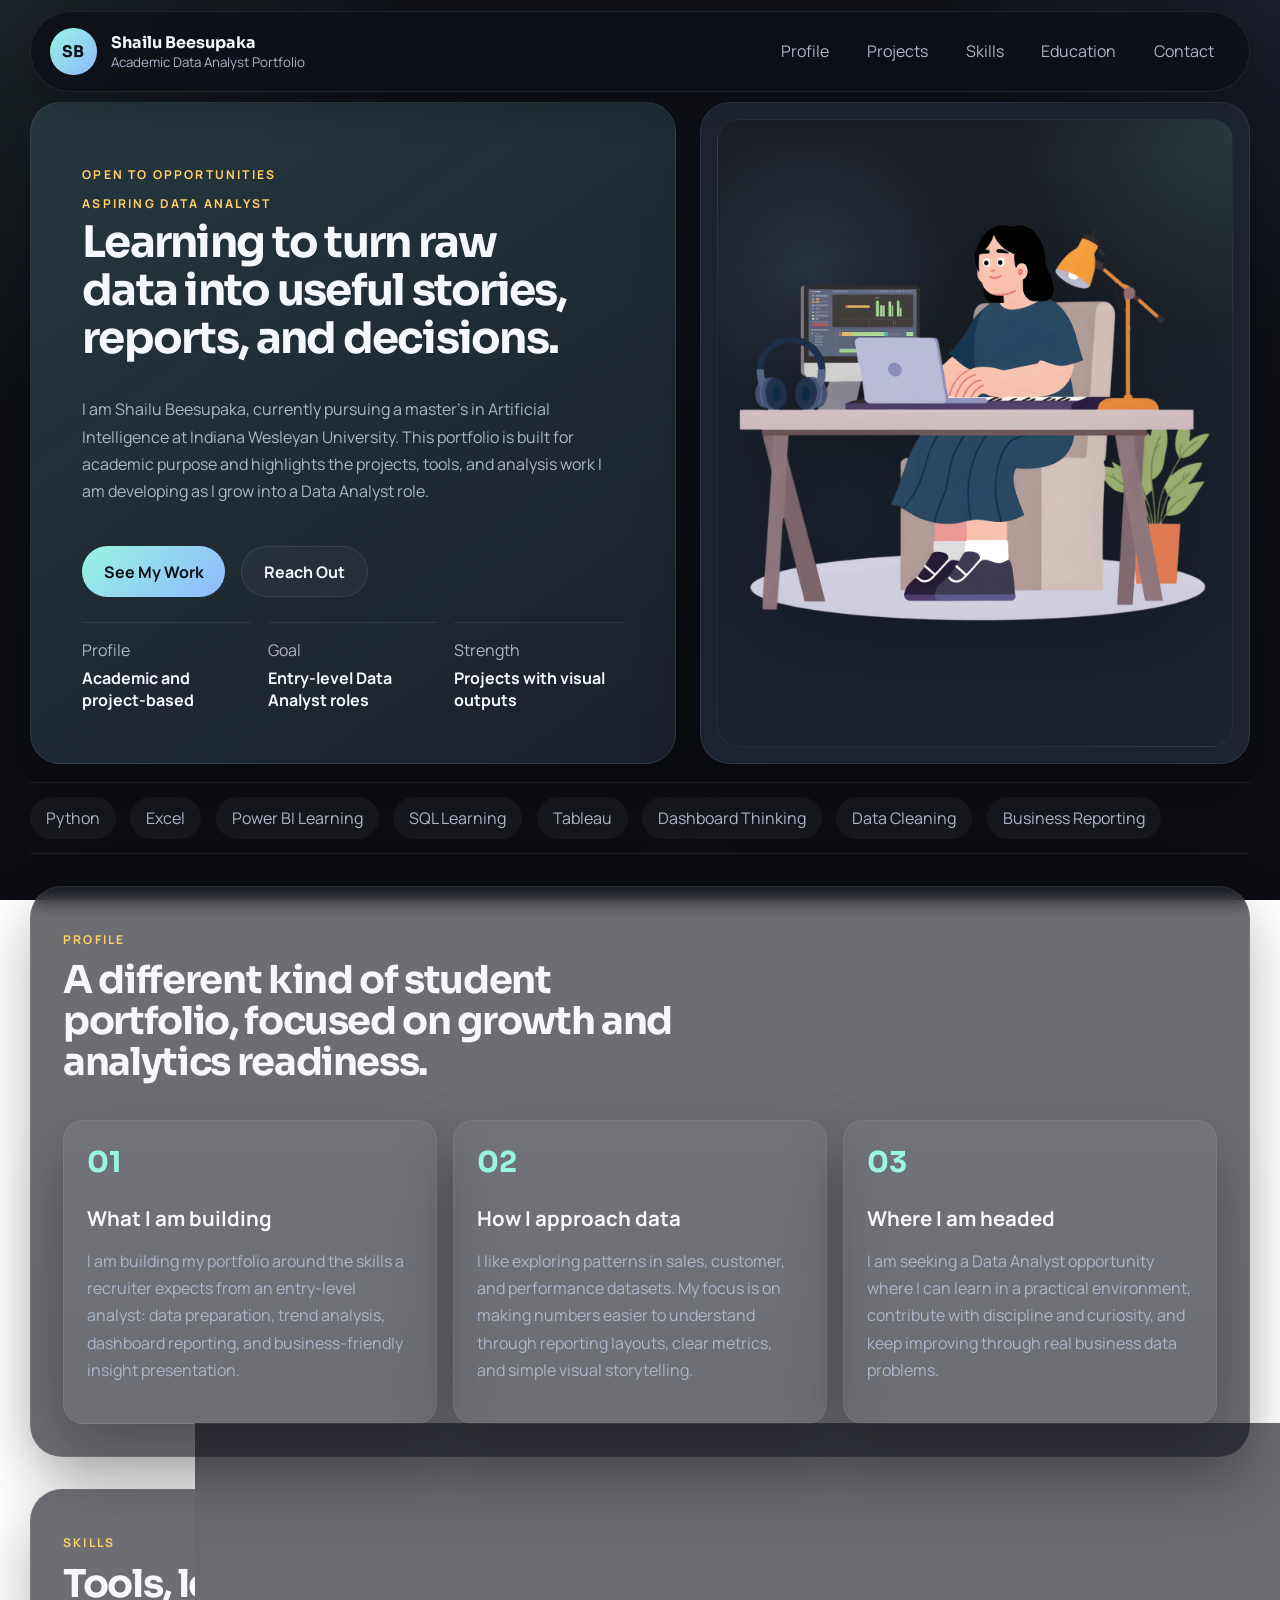
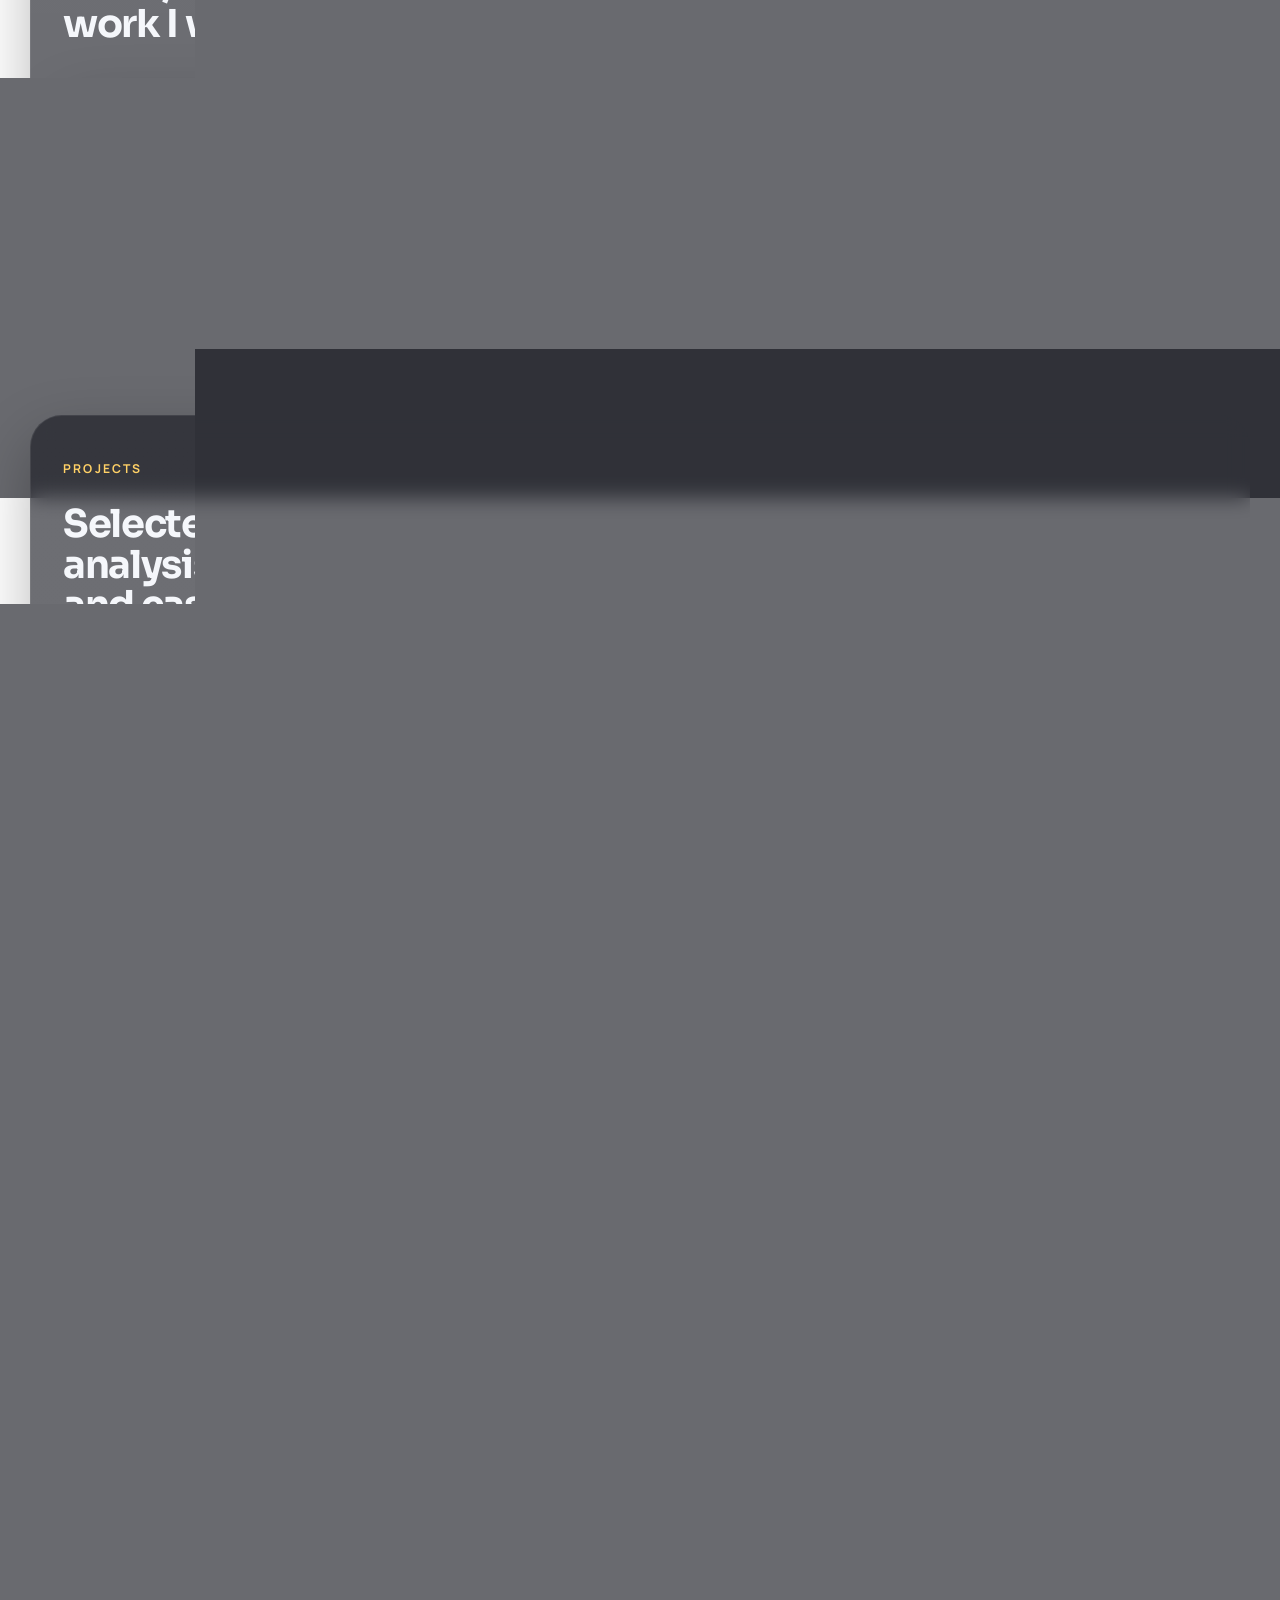
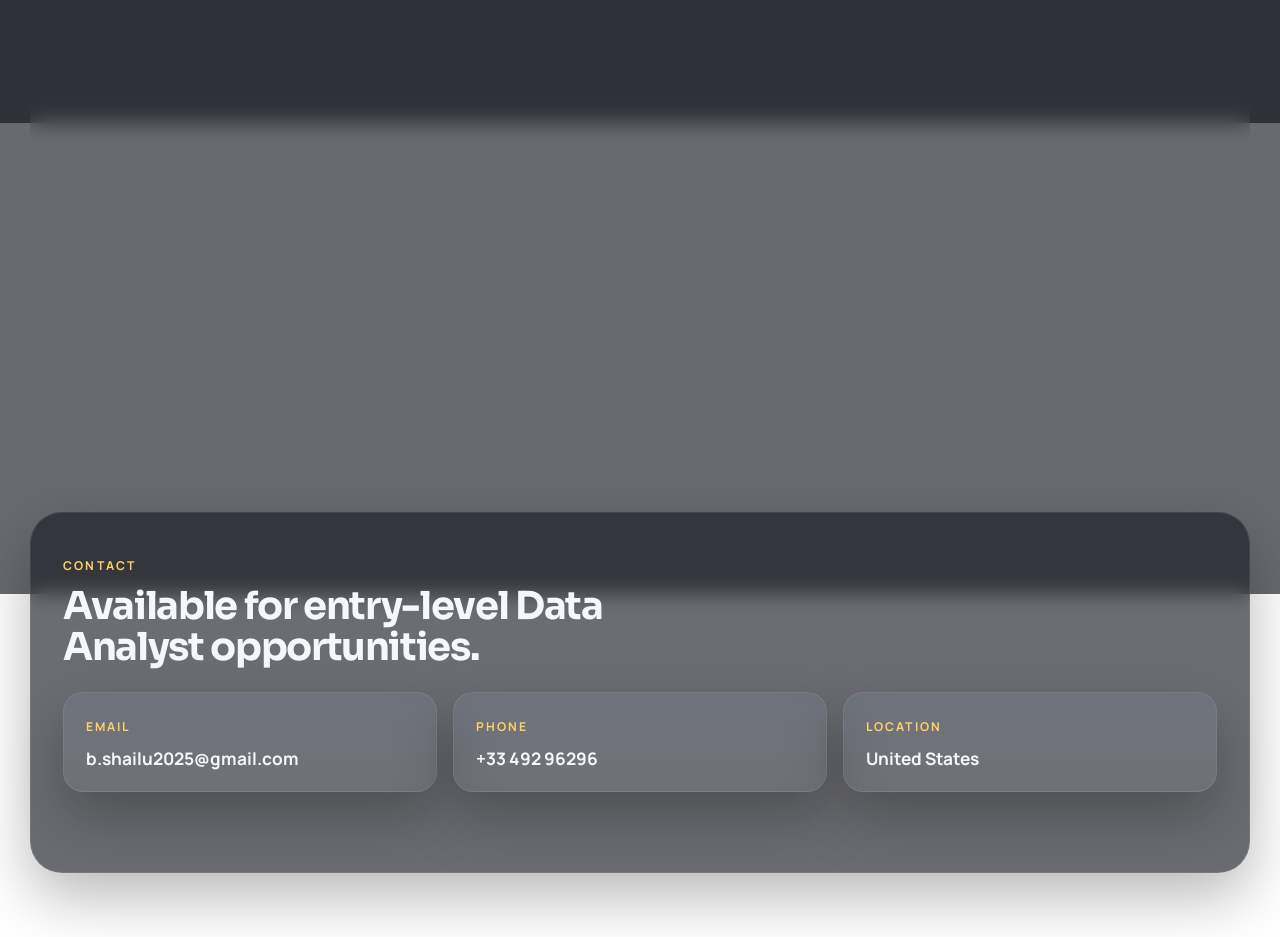
==== index.html @ c443ed90 "Add files via upload" ====
<!DOCTYPE html>
<html lang="en">
<head>
  <meta charset="UTF-8">
  <meta name="viewport" content="width=device-width, initial-scale=1.0">
  <title>Shailu Beesupaka | Data Analyst Portfolio</title>
  <meta
    name="description"
    content="Academic portfolio of Shailu Beesupaka, an aspiring Data Analyst pursuing a master's in Artificial Intelligence."
  >
  <link rel="preconnect" href="https://fonts.googleapis.com">
  <link rel="preconnect" href="https://fonts.gstatic.com" crossorigin>
  <link
    href="https://fonts.googleapis.com/css2?family=Manrope:wght@400;500;600;700;800&family=Sora:wght@500;600;700&display=swap"
    rel="stylesheet"
  >
  <link rel="stylesheet" href="styles.css">
</head>
<body>
  <div class="noise-layer" aria-hidden="true"></div>

  <header class="topbar">
    <a class="identity" href="#home">
      <span class="identity-mark">SB</span>
      <span class="identity-text">
        <strong>Shailu Beesupaka</strong>
        <small>Academic Data Analyst Portfolio</small>
      </span>
    </a>

    <button class="menu-toggle" aria-expanded="false" aria-controls="site-nav" aria-label="Toggle navigation">
      <span></span>
      <span></span>
      <span></span>
    </button>

    <nav id="site-nav" class="site-nav">
      <a href="#about">Profile</a>
      <a href="#projects">Projects</a>
      <a href="#skills">Skills</a>
      <a href="#education">Education</a>
      <a href="#contact">Contact</a>
    </nav>
  </header>

  <main id="home">
    <section class="hero-grid section">
      <div class="hero-panel hero-copy reveal">
        <p class="section-label">Open To Opportunities</p>
        <div class="headline-stack">
          <p class="headline-lead">Aspiring Data Analyst</p>
          <h1>Learning to turn raw data into useful stories, reports, and decisions.</h1>
        </div>
        <p class="hero-summary">
          I am Shailu Beesupaka, currently pursuing a master's in Artificial Intelligence at Indiana Wesleyan
          University. This portfolio is built for academic purpose and highlights the projects, tools, and
          analysis work I am developing as I grow into a Data Analyst role.
        </p>

        <div class="hero-cta">
          <a class="button button-solid" href="#projects">See My Work</a>
          <a class="button button-outline" href="#contact">Reach Out</a>
        </div>

        <dl class="intro-facts">
          <div>
            <dt>Profile</dt>
            <dd>Academic and project-based</dd>
          </div>
          <div>
            <dt>Goal</dt>
            <dd>Entry-level Data Analyst roles</dd>
          </div>
          <div>
            <dt>Strength</dt>
            <dd>Projects with visual outputs</dd>
          </div>
        </dl>
      </div>

      <aside class="hero-panel hero-side reveal">
        <figure class="hero-illustration">
          <img
            src="assets/profile-photo-shailu.png"
            alt="Profile illustration of Shailu Beesupaka working on a laptop at a desk"
          >
        </figure>
      </aside>
    </section>

    <section class="ticker-bar reveal">
      <div class="ticker-track">
        <span>Python</span>
        <span>Excel</span>
        <span>Power BI Learning</span>
        <span>SQL Learning</span>
        <span>Tableau</span>
        <span>Dashboard Thinking</span>
        <span>Data Cleaning</span>
        <span>Business Reporting</span>
      </div>
    </section>

    <section id="about" class="section panel-section profile-layout reveal">
      <div class="section-heading">
        <div>
          <p class="section-label">Profile</p>
          <h2>A different kind of student portfolio, focused on growth and analytics readiness.</h2>
        </div>
      </div>

      <div class="profile-columns">
        <article class="info-block">
          <span class="block-number">01</span>
          <h3>What I am building</h3>
          <p>
            I am building my portfolio around the skills a recruiter expects from an entry-level analyst:
            data preparation, trend analysis, dashboard reporting, and business-friendly insight presentation.
          </p>
        </article>

        <article class="info-block">
          <span class="block-number">02</span>
          <h3>How I approach data</h3>
          <p>
            I like exploring patterns in sales, customer, and performance datasets. My focus is on making
            numbers easier to understand through reporting layouts, clear metrics, and simple visual storytelling.
          </p>
        </article>

        <article class="info-block">
          <span class="block-number">03</span>
          <h3>Where I am headed</h3>
          <p>
            I am seeking a Data Analyst opportunity where I can learn in a practical environment, contribute
            with discipline and curiosity, and keep improving through real business data problems.
          </p>
        </article>
      </div>
    </section>

    <section id="skills" class="section panel-section tools-layout reveal">
      <div class="section-heading">
        <div>
          <p class="section-label">Skills</p>
          <h2>Tools, learning areas, and the kind of work I want to keep improving.</h2>
        </div>
      </div>

        <div class="tools-grid">
        <div class="tool-panel">
          <h3>Core Tools</h3>
          <div class="chip-group">
            <span>Python</span>
            <span>Excel</span>
            <span>Tableau</span>
            <span>Power BI Learning</span>
            <span>SQL Learning</span>
            <span>Generative AI</span>
            <span>Prompt Engineering</span>
            <span>AI Chatbot Design</span>
            <span>Travel Planning UX</span>
            <span>Design Thinking</span>
          </div>
        </div>

        <div class="tool-panel alt">
          <h3>Analytics Interests</h3>
          <ul>
            <li>Data cleaning and preparation</li>
            <li>Dashboard and report building</li>
            <li>Sales and customer trend analysis</li>
            <li>Business-friendly visual summaries</li>
          </ul>
        </div>
      </div>
    </section>

      <section id="projects" class="section panel-section reveal">
        <div class="section-heading">
          <p class="section-label">Projects</p>
          <h2>Selected projects that show analysis, dashboards, AI workflows, and case-study thinking.</h2>
        </div>

      <div class="case-study-list">
        <article class="case-study">
          <div class="case-study-body case-study-body-text-only">
            <div class="case-study-copy case-study-copy-wide">
              <p class="case-study-badge">Artifact 1 · Leadership Assessment</p>
              <h3>Leading Change in AI/ML Integration: A Personal Leadership Assessment</h3>
              <p>
                A professional self-assessment focused on the leadership skills needed to guide AI/ML adoption:
                strategy, communication, change readiness, training, governance, and team support.
              </p>
              <ul>
                <li>Evaluated readiness to support responsible AI/ML integration in a workplace setting</li>
                <li>Connected technical AI understanding with people-centered leadership responsibilities</li>
                <li>Focused on stakeholder communication, trust-building, and clear explanation of AI goals</li>
                <li>Recognized change management as a key requirement when teams adopt new technology</li>
                <li>Identified adaptability, curiosity, and continuous learning as important career strengths</li>
                <li>Linked analytics and machine learning knowledge to strategic business decision-making</li>
                <li>Recognized that AI projects need planning, training, support, and clear ownership to succeed</li>
                <li>Used the assessment to separate current strengths from skills I still need to develop as an AI professional</li>
              </ul>
            </div>
          </div>
        </article>

        <article class="case-study">
          <div class="case-study-body">
            <div class="case-study-copy">
              <p class="case-study-badge">Artifact 2 · AI Travel</p>
              <h3>TripPlanner AI - Intelligent Travel Planning Chatbot</h3>
              <p>
                A Generative AI travel chatbot that creates personalized trip plans from destination,
                budget, and travel preferences.
              </p>
              <ul>
                <li>Built a planner for vacations, business trips, and student travel</li>
                <li>Used prompt engineering to improve trip structure and recommendations</li>
                <li>Applied design thinking for a clearer user experience</li>
              </ul>
              <p class="case-study-tech">
                <strong>Technologies:</strong> Generative AI, Large Language Models (LLM), Prompt Engineering, AI Chatbot Development, Design Thinking
              </p>
              <a
                class="case-study-link"
                href="https://agent-69b59d156810d7401ed1--earnest-bunny-121126.netlify.app/"
                target="_blank"
                rel="noopener noreferrer"
              >
                Live Demo
              </a>
            </div>
            <div class="project-output-card project-output-card-centered">
              <div class="project-output-head">
                <p>Project Output</p>
                <h4>Chatbot Interface</h4>
              </div>
              <figure class="case-study-image">
                <img src="assets/tripplanner-dashboard.png" alt="TripPlanner AI interface showing a travel planning chatbot">
              </figure>
            </div>
          </div>
        </article>

        <article class="case-study">
          <div class="case-study-body">
            <div class="case-study-copy">
              <p class="case-study-badge">Artifact 3 · Case Study</p>
              <h3>Neural Networks</h3>
              <p>
                This case study presents neural networks as a learning system that improves predictions
                by passing data through connected layers and adjusting with feedback.
              </p>
              <ul>
                <li>Explained neural networks through simple process flow instead of dense technical language</li>
                <li>Used visuals to show how data moves through layers and improves prediction quality</li>
                <li>Focused on making communication as important as the technical concept itself</li>
                <li>Showed how input, hidden layers, and output work together during prediction</li>
                <li>Highlighted that repeated training is what strengthens model accuracy over time</li>
                <li>Framed neural networks as a core idea behind many modern AI systems</li>
              </ul>
            </div>
            <div class="project-output-card">
              <div class="project-output-head">
                <p>Project Output</p>
                <h4>Case Study Visuals</h4>
              </div>
              <div class="case-study-visuals">
                <figure class="case-study-image">
                  <img src="assets/neural-network-flow.svg" alt="Flow diagram showing how a neural network processes information from input to prediction and feedback">
                </figure>
                <figure class="case-study-image">
                  <img src="assets/neural-network-learning-curve.svg" alt="Line graph showing neural network accuracy improving over training epochs">
                </figure>
              </div>
            </div>
          </div>
        </article>

        <article class="case-study">
          <div class="case-study-body">
            <div class="case-study-copy">
              <p class="case-study-badge">Artifact 4 · Case Study</p>
              <h3>ML vs DL</h3>
              <p>
                This case study compares machine learning and deep learning through two practical examples:
                Zillow-style home value prediction and Apple Face ID recognition.
              </p>
              <ul>
                <li>Used Zestimate-style pricing as an example of structured data where ML is easier to explain and deploy</li>
                <li>Used Face ID-style image recognition to show why DL performs better on high-dimensional visual data</li>
                <li>Highlighted that the better approach depends on problem type, data structure, and model transparency</li>
                <li>Connected ML with tabular inputs such as size, location, and past tax records</li>
                <li>Connected DL with visual inputs where millions of pixels must be interpreted together</li>
                <li>Emphasized that accuracy, cost, and explainability all shape the right choice</li>
                <li>Presented home valuation as a clear example of ML learning from structured features</li>
                <li>Presented Face ID as a clear example of DL learning patterns from complex image data</li>
              </ul>
            </div>
            <div class="project-output-card">
              <div class="project-output-head">
                <p>Case Study Output</p>
                <h4>Practical ML vs DL Visual</h4>
              </div>
              <div class="case-study-visuals">
                <figure class="case-study-image">
                  <img src="assets/artifact4-ml-example.svg" alt="Machine learning visual using home price prediction inputs and model output">
                </figure>
                <figure class="case-study-image">
                  <img src="assets/artifact4-dl-example.svg" alt="Deep learning visual using Face ID recognition and a neural network diagram">
                </figure>
              </div>
            </div>
          </div>
        </article>
      </div>
    </section>

    <section id="education" class="section panel-section reveal">
      <div class="section-heading">
        <p class="section-label">Education</p>
        <h2>Academic background and current learning track.</h2>
      </div>

      <div class="education-grid">
        <article class="education-card">
          <p class="education-type">Current Study</p>
          <h3>Master's in Artificial Intelligence</h3>
          <p>Indiana Wesleyan University</p>
        </article>

        <article class="education-card">
          <p class="education-type">Completed Degree</p>
          <h3>B.Tech</h3>
          <p>St. Mary's Engineering College</p>
        </article>

        <article class="education-card">
          <p class="education-type">In Progress</p>
          <h3>Power BI and SQL Learning</h3>
          <p>Developing reporting, querying, and dashboard-building skills through self-learning and projects.</p>
        </article>
      </div>
    </section>

    <section id="contact" class="section panel-section contact-layout reveal">
      <div class="contact-banner">
        <p class="section-label">Contact</p>
        <h2>Available for entry-level Data Analyst opportunities.</h2>
      </div>

      <div class="contact-grid">
        <a class="contact-tile" href="mailto:b.shailu2025@gmail.com">
          <span>Email</span>
          <strong>b.shailu2025@gmail.com</strong>
        </a>

        <a class="contact-tile" href="tel:+3349296296">
          <span>Phone</span>
          <strong>+33 492 96296</strong>
        </a>

        <div class="contact-tile">
          <span>Location</span>
          <strong>United States</strong>
        </div>
      </div>
    </section>
  </main>

  <script src="script.js"></script>
</body>
</html>
---- styles.css ----
:root {
  --bg: #0f1117;
  --bg-2: #151924;
  --panel: #171c27;
  --panel-2: #1d2431;
  --line: rgba(255, 255, 255, 0.08);
  --text: #f5f7fb;
  --muted: #acb6c8;
  --accent: #98f5e1;
  --accent-2: #ffd166;
  --accent-3: #8fb8ff;
  --shadow: 0 24px 60px rgba(0, 0, 0, 0.28);
  --glow: 0 0 0 1px rgba(152, 245, 225, 0.25), 0 16px 34px rgba(143, 184, 255, 0.16);
  --max-width: 1220px;
  --radius-lg: 30px;
  --radius-md: 20px;
  --radius-sm: 14px;
}

* {
  box-sizing: border-box;
}

html {
  scroll-behavior: smooth;
}

body {
  margin: 0;
  min-width: 320px;
  font-family: "Manrope", sans-serif;
  color: var(--text);
  background:
    radial-gradient(circle at top left, rgba(152, 245, 225, 0.08), transparent 26%),
    radial-gradient(circle at top right, rgba(143, 184, 255, 0.08), transparent 22%),
    linear-gradient(180deg, #0f1117 0%, #0b0d12 100%);
  background-attachment: fixed;
}

.noise-layer {
  position: fixed;
  inset: 0;
  pointer-events: none;
  opacity: 0.2;
  background-image:
    linear-gradient(rgba(255, 255, 255, 0.03) 1px, transparent 1px),
    linear-gradient(90deg, rgba(255, 255, 255, 0.03) 1px, transparent 1px);
  background-size: 72px 72px;
  mask-image: linear-gradient(180deg, rgba(0, 0, 0, 0.85), transparent 92%);
}

img {
  display: block;
  max-width: 100%;
}

a {
  color: inherit;
  text-decoration: none;
}

.topbar,
main {
  width: min(calc(100% - 2rem), var(--max-width));
  margin: 0 auto;
}

main {
  padding-bottom: 4rem;
}

.topbar {
  position: sticky;
  top: 0;
  z-index: 30;
  display: flex;
  align-items: center;
  justify-content: space-between;
  gap: 1rem;
  margin-top: 0.7rem;
  padding: 1rem 1.2rem;
  background: rgba(13, 16, 23, 0.86);
  border: 1px solid var(--line);
  border-radius: 999px;
  backdrop-filter: blur(14px);
  box-shadow: 0 18px 36px rgba(0, 0, 0, 0.18);
}

.identity {
  display: inline-flex;
  align-items: center;
  gap: 0.9rem;
}

.identity-mark {
  width: 2.9rem;
  height: 2.9rem;
  display: grid;
  place-items: center;
  border-radius: 50%;
  background: linear-gradient(135deg, var(--accent), var(--accent-3));
  color: #0d1117;
  font-family: "Sora", sans-serif;
  font-weight: 700;
}

.identity-text {
  display: grid;
}

.identity-text strong,
.section-heading h2,
.headline-stack h1,
.case-study-body h3,
.tool-panel h3,
.education-card h3,
.contact-banner h2 {
  font-family: "Sora", sans-serif;
}

.identity-text small {
  color: var(--muted);
}

.site-nav {
  display: flex;
  align-items: center;
  gap: 0.35rem;
}

.site-nav a {
  padding: 0.7rem 1rem;
  border-radius: 999px;
  color: var(--muted);
}

.site-nav a:hover,
.site-nav a:focus-visible {
  color: var(--text);
  background: rgba(255, 255, 255, 0.05);
}

.menu-toggle {
  display: none;
  border: 0;
  background: transparent;
  padding: 0.25rem;
  cursor: pointer;
}

.menu-toggle span {
  display: block;
  width: 1.6rem;
  height: 2px;
  margin: 0.28rem 0;
  background: var(--text);
  border-radius: 999px;
}

.section {
  padding-top: 5rem;
}

.panel-section {
  padding: 2rem;
  border: 1px solid var(--line);
  border-radius: calc(var(--radius-lg) + 2px);
  background:
    linear-gradient(180deg, rgba(255, 255, 255, 0.025), rgba(255, 255, 255, 0.015)),
    rgba(13, 16, 23, 0.62);
  box-shadow: var(--shadow);
  backdrop-filter: blur(10px);
}

.hero-grid {
  display: grid;
  grid-template-columns: minmax(0, 1.08fr) minmax(320px, 0.92fr);
  gap: 1.5rem;
  align-items: stretch;
  min-height: min(620px, calc(100vh - 6.2rem));
}

.hero-grid.section {
  padding-top: 10px;
}

.hero-panel,
.info-block,
.tool-panel,
.education-card,
.contact-tile,
.case-study {
  border: 1px solid var(--line);
  box-shadow: var(--shadow);
}

.hero-panel {
  border-radius: var(--radius-lg);
}

.hero-copy {
  padding: clamp(2rem, 4vw, 3.25rem);
  background:
    linear-gradient(145deg, rgba(152, 245, 225, 0.12), rgba(152, 245, 225, 0.02)),
    var(--panel);
  display: flex;
  flex-direction: column;
  justify-content: center;
  min-height: min(620px, calc(100vh - 6.2rem));
}

.section-label,
.headline-lead,
.education-type,
.contact-tile span,
.case-study-meta p {
  text-transform: uppercase;
  letter-spacing: 0.18em;
  font-size: 0.76rem;
  font-weight: 700;
}

.section-label,
.headline-lead,
.education-type,
.contact-tile span {
  color: var(--accent-2);
}

.headline-stack {
  display: grid;
  gap: 0.45rem;
  margin-bottom: 1.1rem;
}

.headline-lead {
  margin: 0;
}

.headline-stack h1 {
  margin: 0;
  font-size: clamp(1.9rem, 3.4vw, 3.15rem);
  line-height: 1.1;
  letter-spacing: -0.04em;
  max-width: 15ch;
}

.hero-summary,
.section-copy,
.info-block p,
.case-study-body p,
.tool-panel li,
.education-card p {
  color: var(--muted);
  line-height: 1.7;
  font-size: 1rem;
}

.hero-cta {
  display: flex;
  flex-wrap: wrap;
  gap: 1rem;
  margin: 1.55rem 0;
}

.button {
  min-height: 3.2rem;
  padding: 0 1.35rem;
  display: inline-flex;
  align-items: center;
  justify-content: center;
  border-radius: 999px;
  font-weight: 700;
  transition: transform 0.2s ease, box-shadow 0.25s ease, border-color 0.25s ease, background 0.25s ease;
}

.button:hover,
.button:focus-visible {
  transform: translateY(-2px);
  box-shadow: var(--glow);
}

.button-solid {
  background: linear-gradient(135deg, var(--accent), var(--accent-3));
  color: #0d1117;
}

.button-outline {
  border: 1px solid var(--line);
  background: rgba(255, 255, 255, 0.03);
}

.button-outline:hover,
.button-outline:focus-visible {
  border-color: rgba(152, 245, 225, 0.35);
  background: rgba(255, 255, 255, 0.06);
}

.intro-facts {
  display: grid;
  grid-template-columns: repeat(3, minmax(0, 1fr));
  gap: 1rem;
  margin: 0;
}

.intro-facts div {
  padding-top: 1rem;
  border-top: 1px solid var(--line);
}

.intro-facts dt {
  margin-bottom: 0.4rem;
  color: var(--muted);
}

.intro-facts dd {
  margin: 0;
  font-weight: 700;
}

.hero-side {
  padding: 1rem;
  background: var(--panel-2);
  display: flex;
  align-items: center;
  justify-content: center;
  border-radius: var(--radius-lg);
}

.hero-illustration {
  width: 100%;
  height: 100%;
  margin: 0;
  min-height: 100%;
  padding: clamp(1rem, 2vw, 1.35rem);
  border-radius: calc(var(--radius-lg) - 8px);
  background:
    radial-gradient(circle at top right, rgba(152, 245, 225, 0.12), transparent 26%),
    radial-gradient(circle at 18% 24%, rgba(143, 184, 255, 0.12), transparent 22%),
    linear-gradient(180deg, rgba(255, 209, 102, 0.04), rgba(143, 184, 255, 0.06)),
    #121823;
  border: 1px solid rgba(255, 255, 255, 0.05);
  display: grid;
  place-items: center;
}

.hero-illustration img {
  width: 100%;
  max-width: 520px;
  margin: 0 auto;
  aspect-ratio: 1 / 1;
  object-fit: contain;
  filter: drop-shadow(0 20px 36px rgba(0, 0, 0, 0.22));
}

.ticker-bar {
  overflow: hidden;
  margin-top: 1.15rem;
  padding: 0.85rem 0;
  border-top: 1px solid var(--line);
  border-bottom: 1px solid var(--line);
}

.ticker-track {
  display: flex;
  flex-wrap: wrap;
  gap: 0.9rem;
}

.ticker-track span {
  padding: 0.65rem 1rem;
  border-radius: 999px;
  background: rgba(255, 255, 255, 0.04);
  color: var(--muted);
}

.section-heading {
  display: grid;
  gap: 0.9rem;
  margin-bottom: 2.35rem;
}

main > .panel-section {
  margin-top: 2rem;
}

.section-heading h2,
.contact-banner h2 {
  margin: 0;
  font-size: clamp(1.75rem, 3vw, 2.75rem);
  line-height: 1.06;
  letter-spacing: -0.035em;
  max-width: 23ch;
}

.split {
  grid-template-columns: minmax(0, 1fr) minmax(280px, 0.75fr);
  display: grid;
  gap: 1.5rem;
  align-items: end;
}

.section-copy {
  margin: 0;
}

.profile-columns {
  display: grid;
  grid-template-columns: repeat(3, minmax(0, 1fr));
  gap: 1rem;
}

.info-block {
  padding: 1.45rem;
  border-radius: var(--radius-md);
  background: linear-gradient(180deg, rgba(255, 255, 255, 0.04), rgba(255, 255, 255, 0.02));
}

.block-number {
  display: inline-flex;
  margin-bottom: 1.5rem;
  color: var(--accent);
  font-family: "Sora", sans-serif;
  font-weight: 700;
  font-size: 1.8rem;
}

.info-block h3,
.tool-panel h3,
.education-card h3 {
  margin: 0 0 0.75rem;
  font-size: 1.28rem;
}

.case-study-list {
  display: grid;
  gap: 1.8rem;
}

.case-study {
  display: grid;
  grid-template-columns: 1fr;
  gap: 0;
  padding: 1.35rem;
  border-radius: var(--radius-md);
  background:
    linear-gradient(180deg, rgba(255, 255, 255, 0.04), rgba(255, 255, 255, 0.015)),
    rgba(13, 16, 23, 0.55);
}

.case-study-body {
  padding: 0;
  display: grid;
  grid-template-columns: minmax(0, 1.08fr) minmax(420px, 0.92fr);
  gap: 1.75rem;
  align-items: start;
}

.case-study-copy {
  min-width: 0;
}

.case-study-badge {
  display: inline-flex;
  align-items: center;
  justify-content: center;
  margin: 0 0 1.1rem;
  padding: 0.75rem 1.1rem;
  border-radius: 999px;
  background: rgba(152, 245, 225, 0.1);
  border: 1px solid rgba(152, 245, 225, 0.12);
  color: #b9edf9;
  font-size: 0.95rem;
  line-height: 1;
}

.project-output-card {
  display: grid;
  gap: 0.9rem;
  padding: 1.15rem;
  border-radius: 28px;
  border: 1px solid var(--line);
  background: rgba(255, 255, 255, 0.02);
}

.project-output-card-centered {
  align-self: center;
}

.project-output-head {
  display: flex;
  align-items: center;
  justify-content: space-between;
  gap: 1rem;
}

.project-output-head p,
.project-output-head h4 {
  margin: 0;
}

.project-output-head p {
  text-transform: uppercase;
  letter-spacing: 0.18em;
  font-size: 0.78rem;
  color: var(--accent-2);
}

.project-output-head h4 {
  font-family: "Sora", sans-serif;
  font-size: 1.05rem;
  font-weight: 600;
  color: var(--text);
}

.case-study-visuals {
  display: grid;
  grid-template-columns: 1fr;
  gap: 0.8rem;
  align-self: start;
}

.case-study-body h3 {
  margin: 0 0 0.65rem;
  font-size: 1.28rem;
  line-height: 1.32;
}

.case-study-body ul,
.tool-panel ul {
  margin: 1rem 0 0;
  padding-left: 1.1rem;
  color: var(--muted);
  line-height: 1.72;
}

.case-study-image {
  margin: 0;
  min-height: 150px;
  display: grid;
  place-items: center;
  padding: 0.7rem;
  overflow: hidden;
  border-radius: 18px;
  border: 1px solid var(--line);
  background: rgba(255, 255, 255, 0.03);
}

.case-study-image img {
  width: 100%;
  max-height: 210px;
  height: auto;
  object-fit: contain;
}

.case-study-tech {
  margin-top: 1rem;
}

.case-study-link {
  display: inline-flex;
  align-items: center;
  justify-content: center;
  margin-top: 1rem;
  min-height: 2.8rem;
  padding: 0 1rem;
  border-radius: 999px;
  border: 1px solid var(--line);
  background: rgba(255, 255, 255, 0.04);
  font-weight: 700;
  transition: transform 0.2s ease, box-shadow 0.25s ease, border-color 0.25s ease, background 0.25s ease;
}

.case-study-link:hover,
.case-study-link:focus-visible {
  transform: translateY(-2px);
  border-color: rgba(152, 245, 225, 0.35);
  background: rgba(255, 255, 255, 0.08);
  box-shadow: var(--glow);
}

.tools-grid,
.education-grid,
.contact-grid {
  display: grid;
  gap: 1rem;
}

.tools-grid {
  grid-template-columns: 1.15fr 0.85fr;
}

.tool-panel {
  padding: 1.55rem;
  border-radius: var(--radius-md);
  background: var(--panel);
}

.tool-panel.alt {
  background: linear-gradient(180deg, rgba(255, 209, 102, 0.08), rgba(255, 255, 255, 0.02));
}

.chip-group {
  display: flex;
  flex-wrap: wrap;
  gap: 0.8rem;
  margin-top: 1.1rem;
}

.chip-group span {
  padding: 0.78rem 1rem;
  border-radius: 999px;
  background: rgba(255, 255, 255, 0.05);
  border: 1px solid var(--line);
}

.education-grid {
  grid-template-columns: repeat(3, minmax(0, 1fr));
}

.education-card {
  padding: 1.55rem;
  border-radius: var(--radius-md);
  background: var(--panel);
}

.education-type {
  margin: 0 0 1rem;
}

.education-card p {
  margin: 0;
}

.contact-layout {
  padding-bottom: 5rem;
}

.project-output-card-centered .case-study-image {
  min-height: 210px;
  padding: 0.9rem;
}

.project-output-card-centered .case-study-image img {
  max-height: 290px;
}

.contact-banner {
  margin-bottom: 1.5rem;
}

.contact-grid {
  grid-template-columns: repeat(3, minmax(0, 1fr));
}

.contact-tile {
  padding: 1.35rem;
  border-radius: var(--radius-md);
  background: linear-gradient(180deg, rgba(143, 184, 255, 0.08), rgba(255, 255, 255, 0.03));
}

.contact-tile strong {
  display: block;
  margin-top: 0.65rem;
  font-size: 1.08rem;
}

.reveal {
  opacity: 1;
  transform: none;
}

.js .reveal {
  opacity: 0;
  transform: translateY(24px);
  transition: opacity 0.6s ease, transform 0.6s ease;
}

.js .reveal.is-visible {
  opacity: 1;
  transform: translateY(0);
}

@media (max-width: 1100px) {
  .hero-grid,
  .profile-columns,
  .tools-grid,
  .education-grid,
  .contact-grid {
    grid-template-columns: 1fr;
  }

  .case-study {
    grid-template-columns: 1fr;
  }

  .case-study-body {
    grid-template-columns: 1fr;
  }

  .project-output-head {
    align-items: flex-start;
    flex-direction: column;
  }

  .intro-facts {
    grid-template-columns: 1fr;
  }
}

@media (max-width: 768px) {
  .topbar,
  main {
    width: min(calc(100% - 1rem), var(--max-width));
  }

  .topbar {
    border-radius: 24px;
    padding: 0.9rem 1rem;
  }

  .identity-text small {
    display: none;
  }

  .menu-toggle {
    display: block;
  }

  .site-nav {
    position: absolute;
    top: calc(100% + 0.7rem);
    left: 0;
    right: 0;
    display: none;
    flex-direction: column;
    align-items: stretch;
    padding: 1rem;
    border-radius: 24px;
    background: rgba(13, 16, 23, 0.98);
    border: 1px solid var(--line);
  }

  .site-nav.is-open {
    display: flex;
  }

  .site-nav a {
    text-align: left;
  }

  .section {
    padding-top: 5rem;
  }

  .panel-section {
    padding: 1.35rem;
  }

  .headline-stack h1,
  .section-heading h2,
  .contact-banner h2 {
    max-width: 100%;
  }

  .hero-cta {
    flex-direction: column;
  }

  .button {
    width: 100%;
  }
}

@media (max-width: 480px) {
  .headline-stack h1 {
    font-size: clamp(1.85rem, 8.5vw, 2.65rem);
  }

  .hero-copy,
  .tool-panel,
  .education-card,
  .contact-tile,
  .info-block {
    padding: 1.2rem;
  }

  .case-study {
    padding: 0.8rem;
  }

  .case-study-visuals {
    grid-template-columns: 1fr;
  }

  .case-study-image {
    min-height: 190px;
    padding: 0.7rem;
  }
}
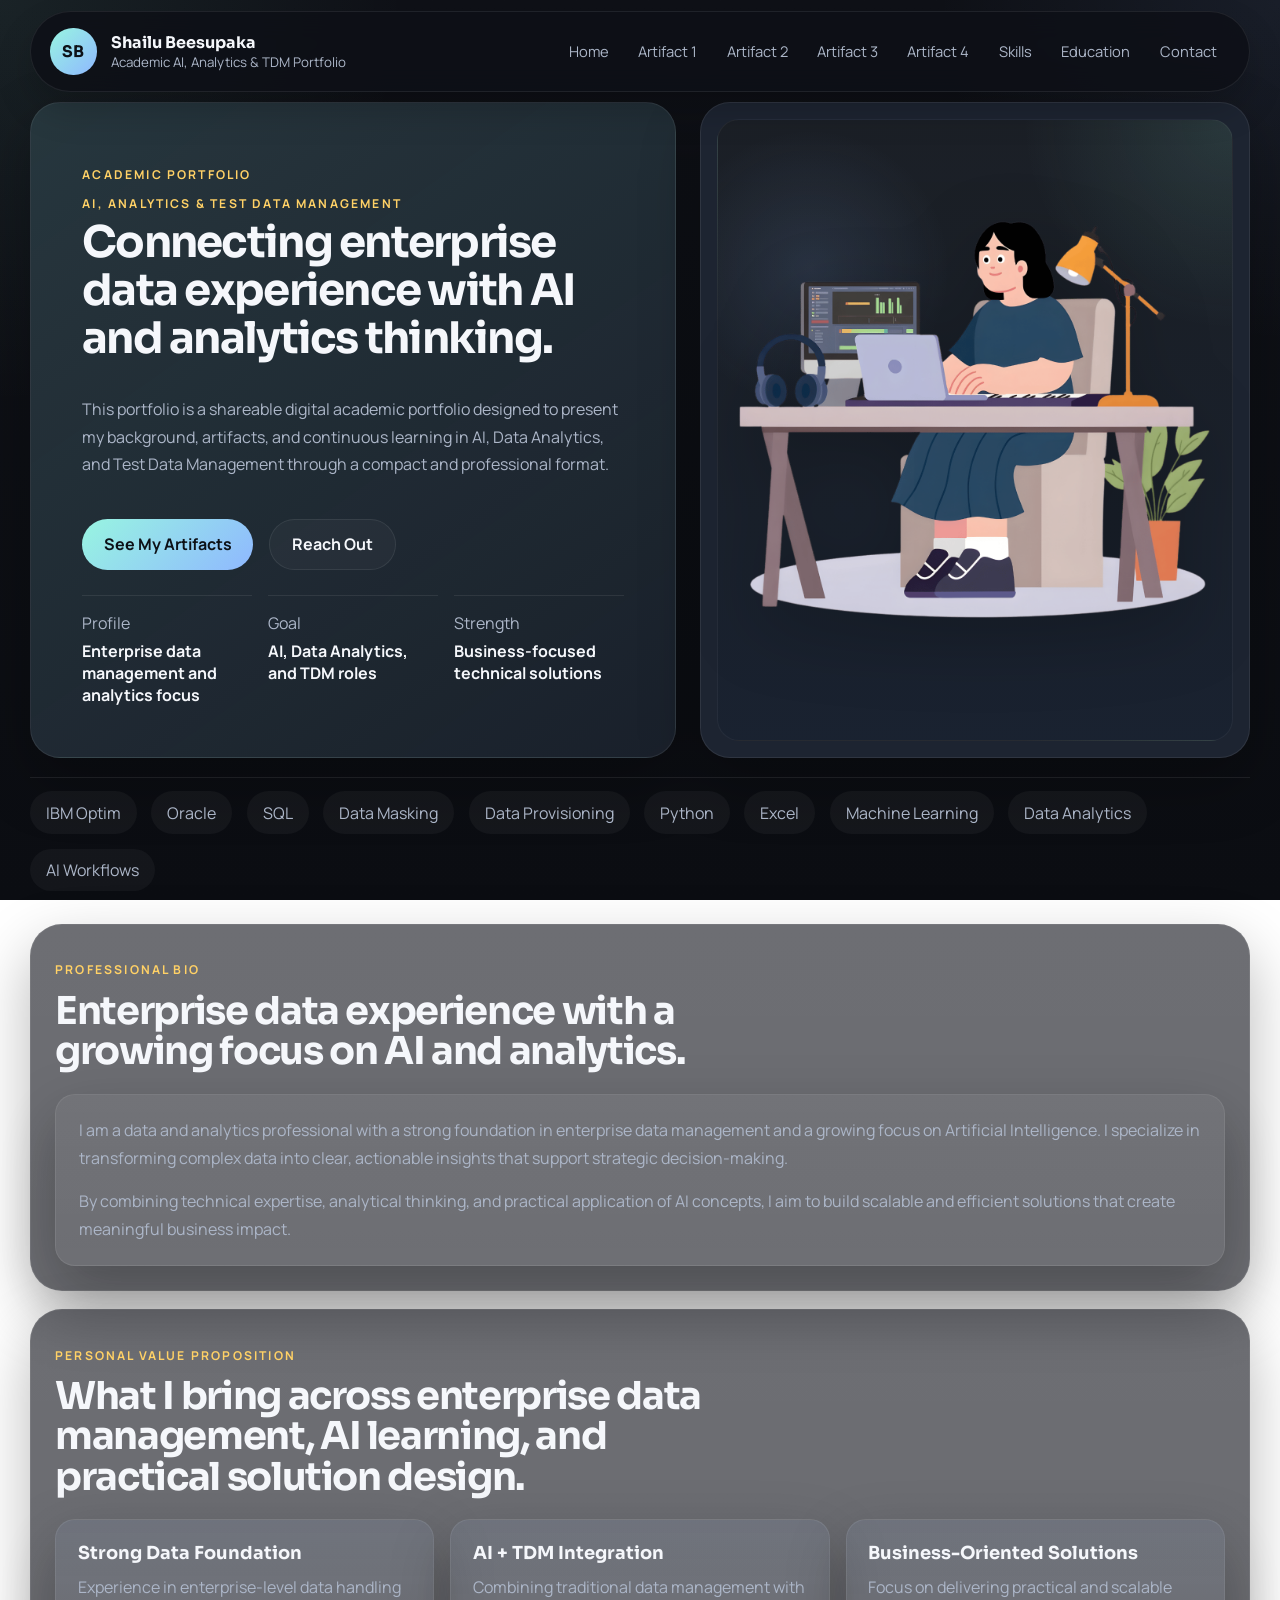
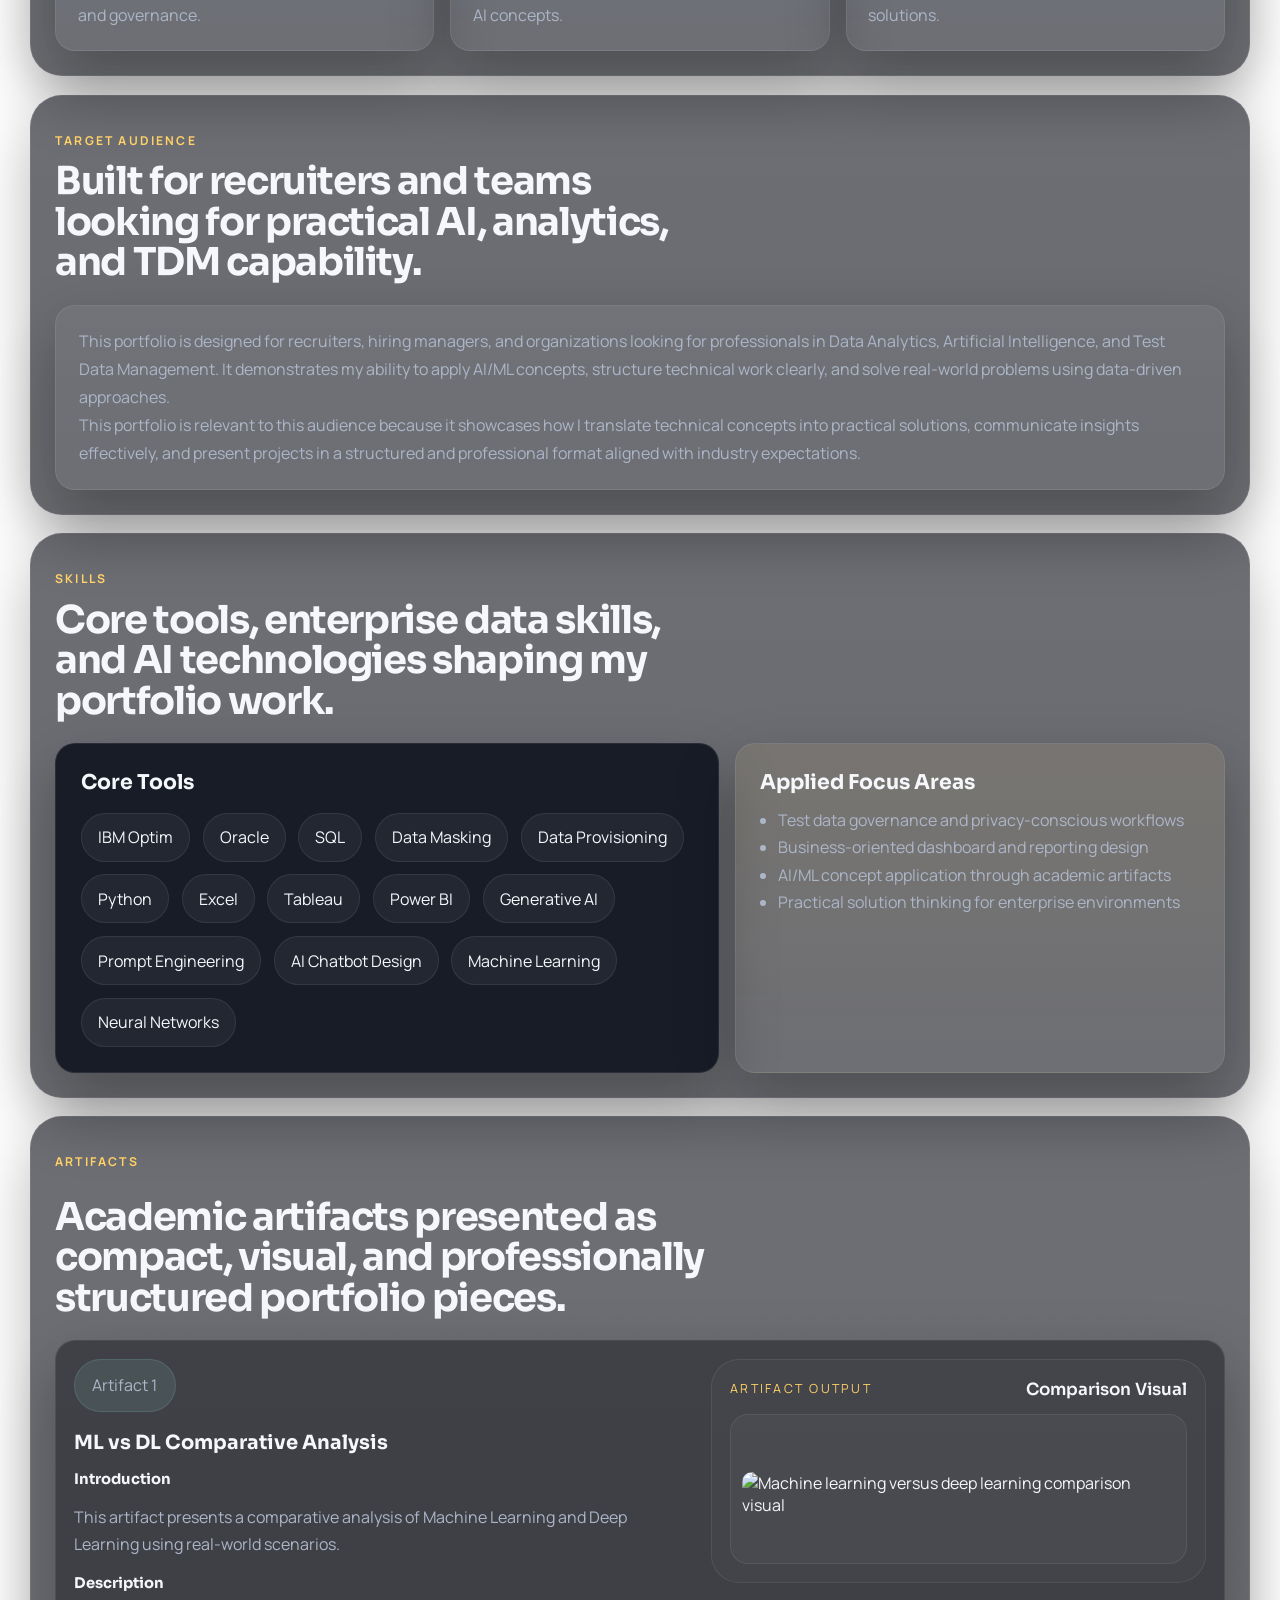
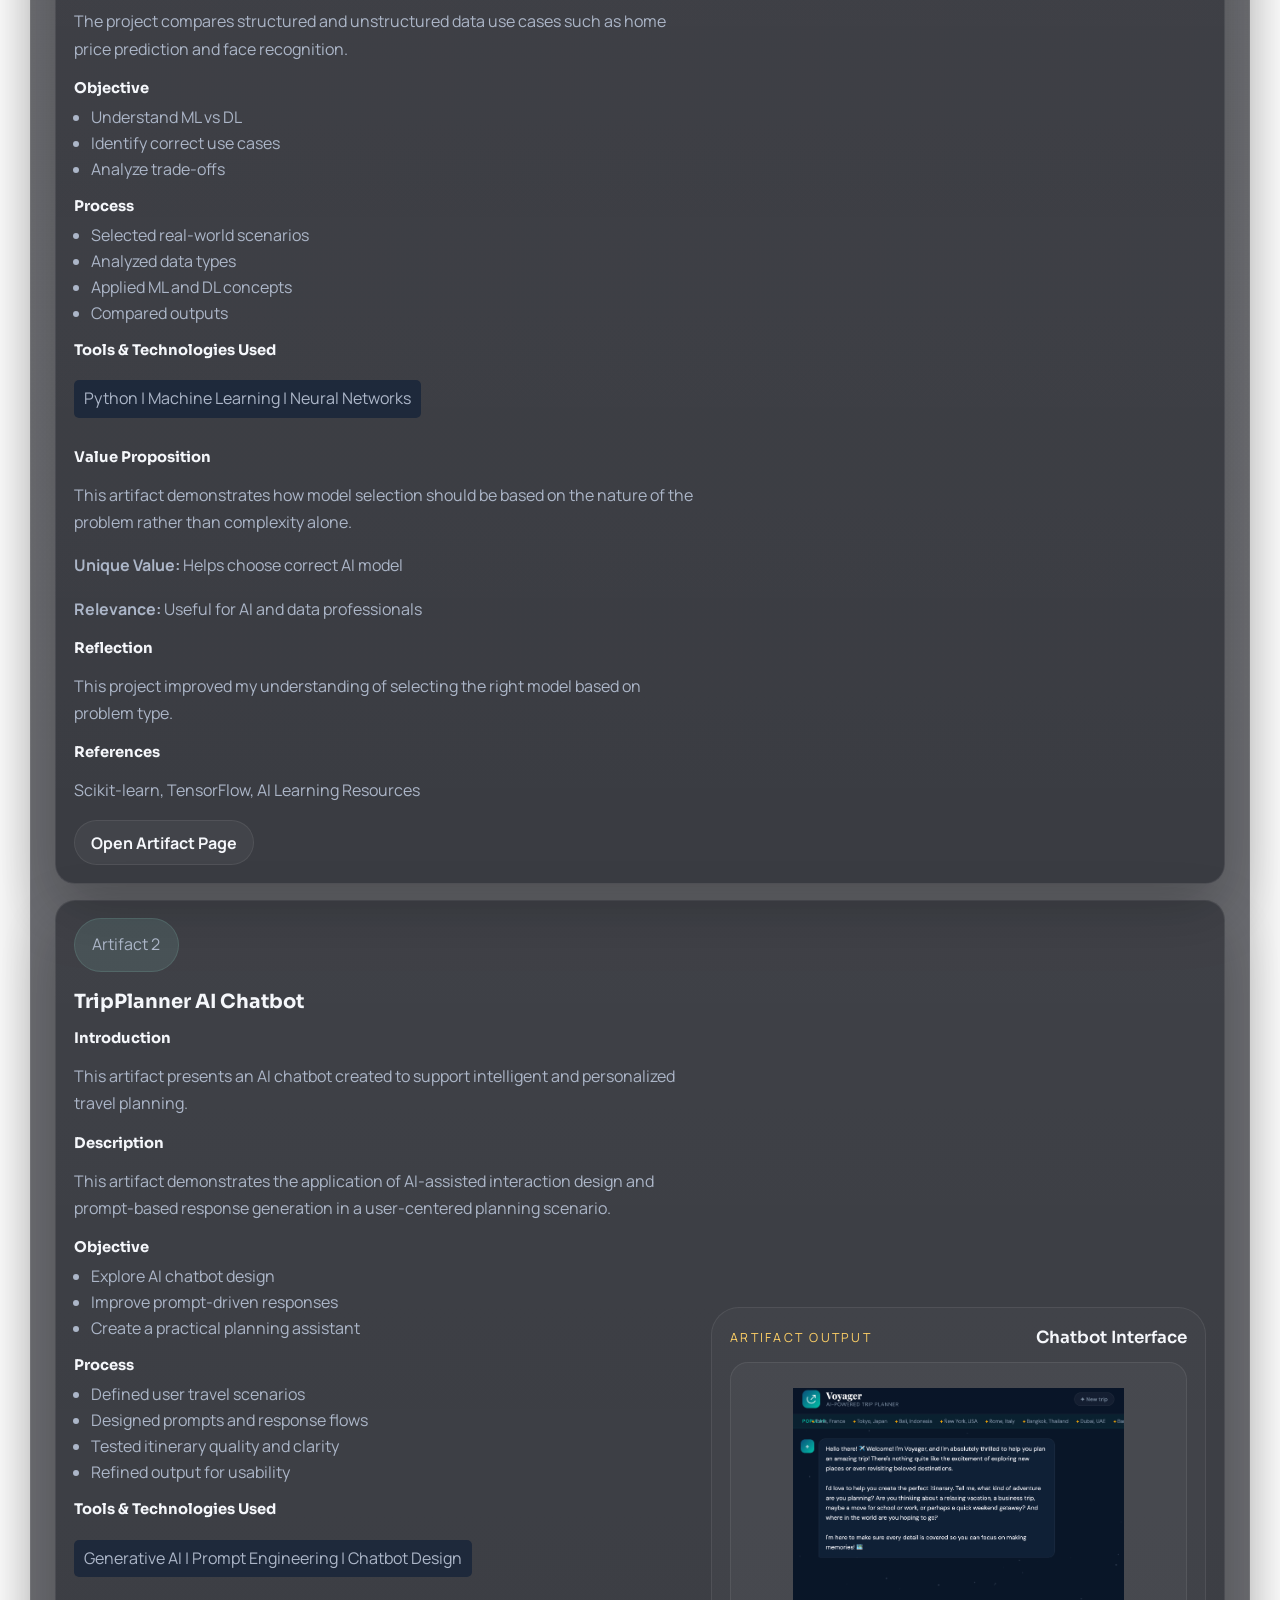
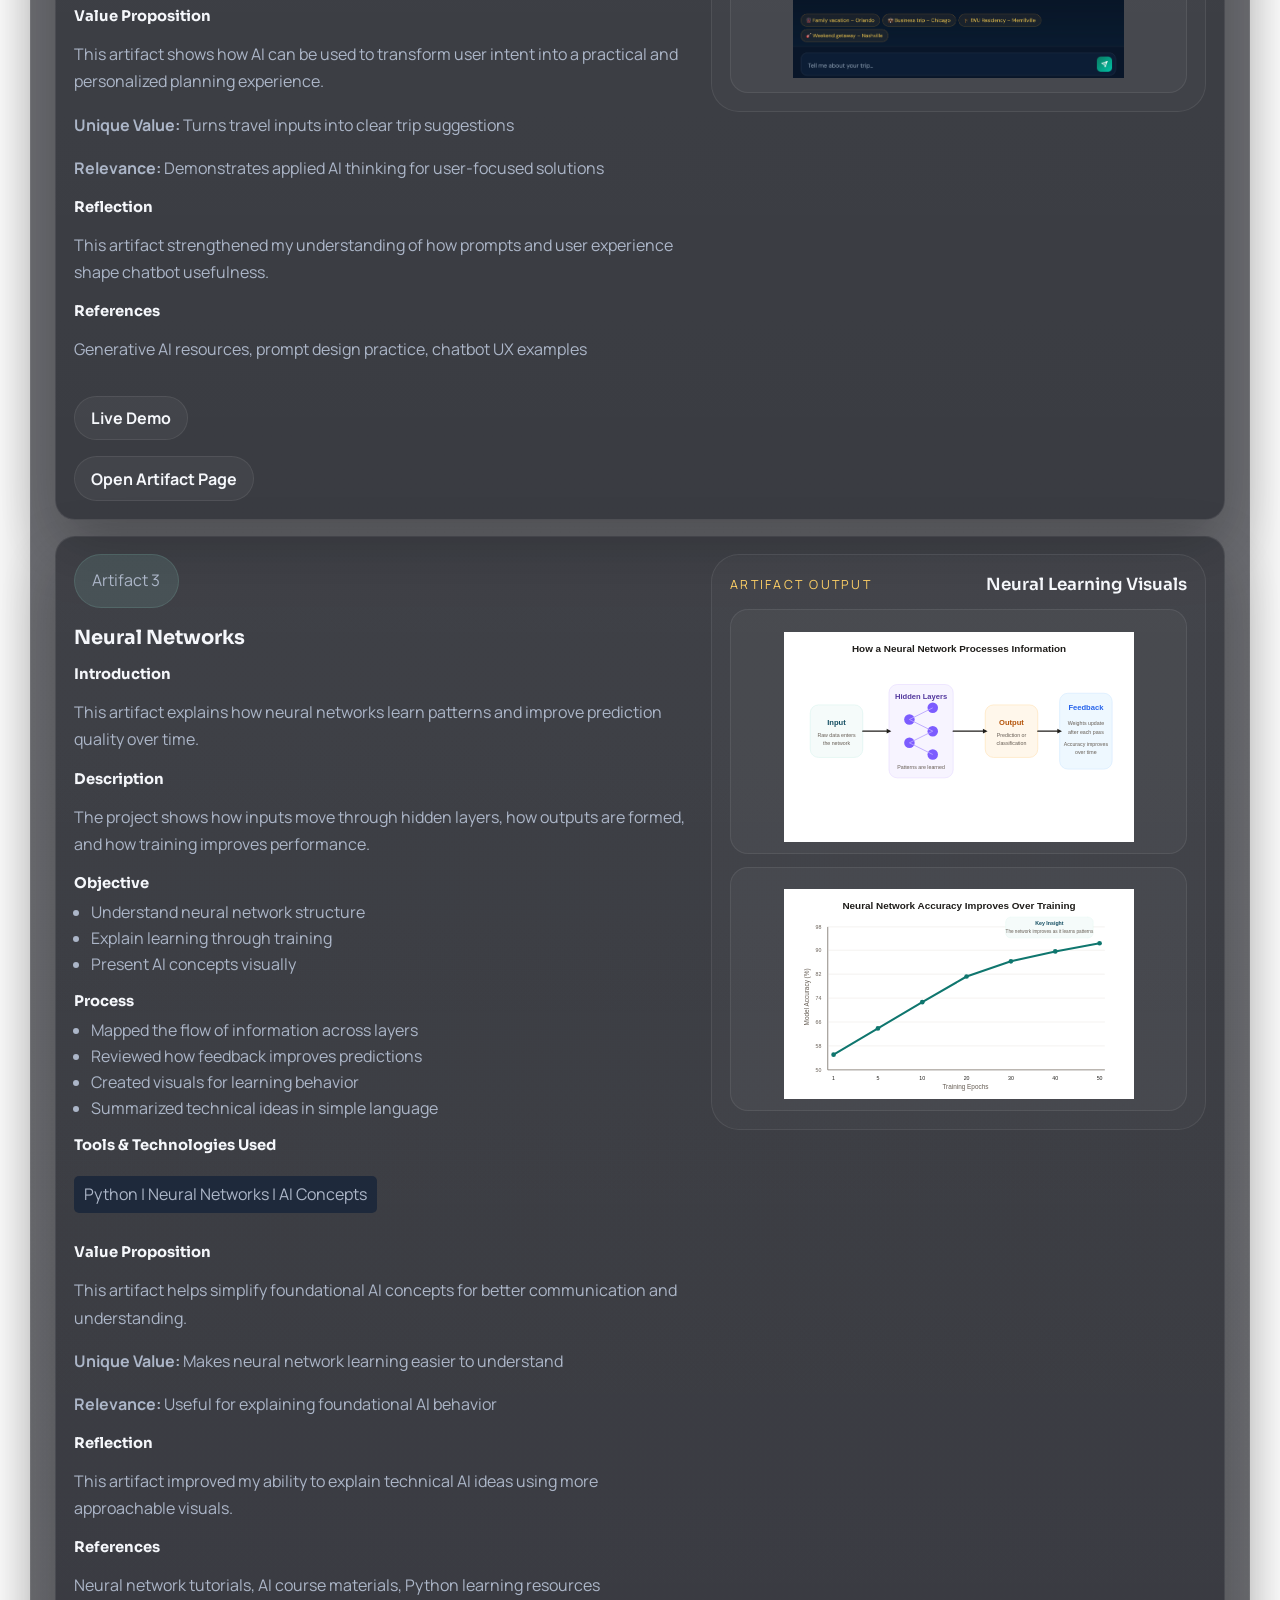
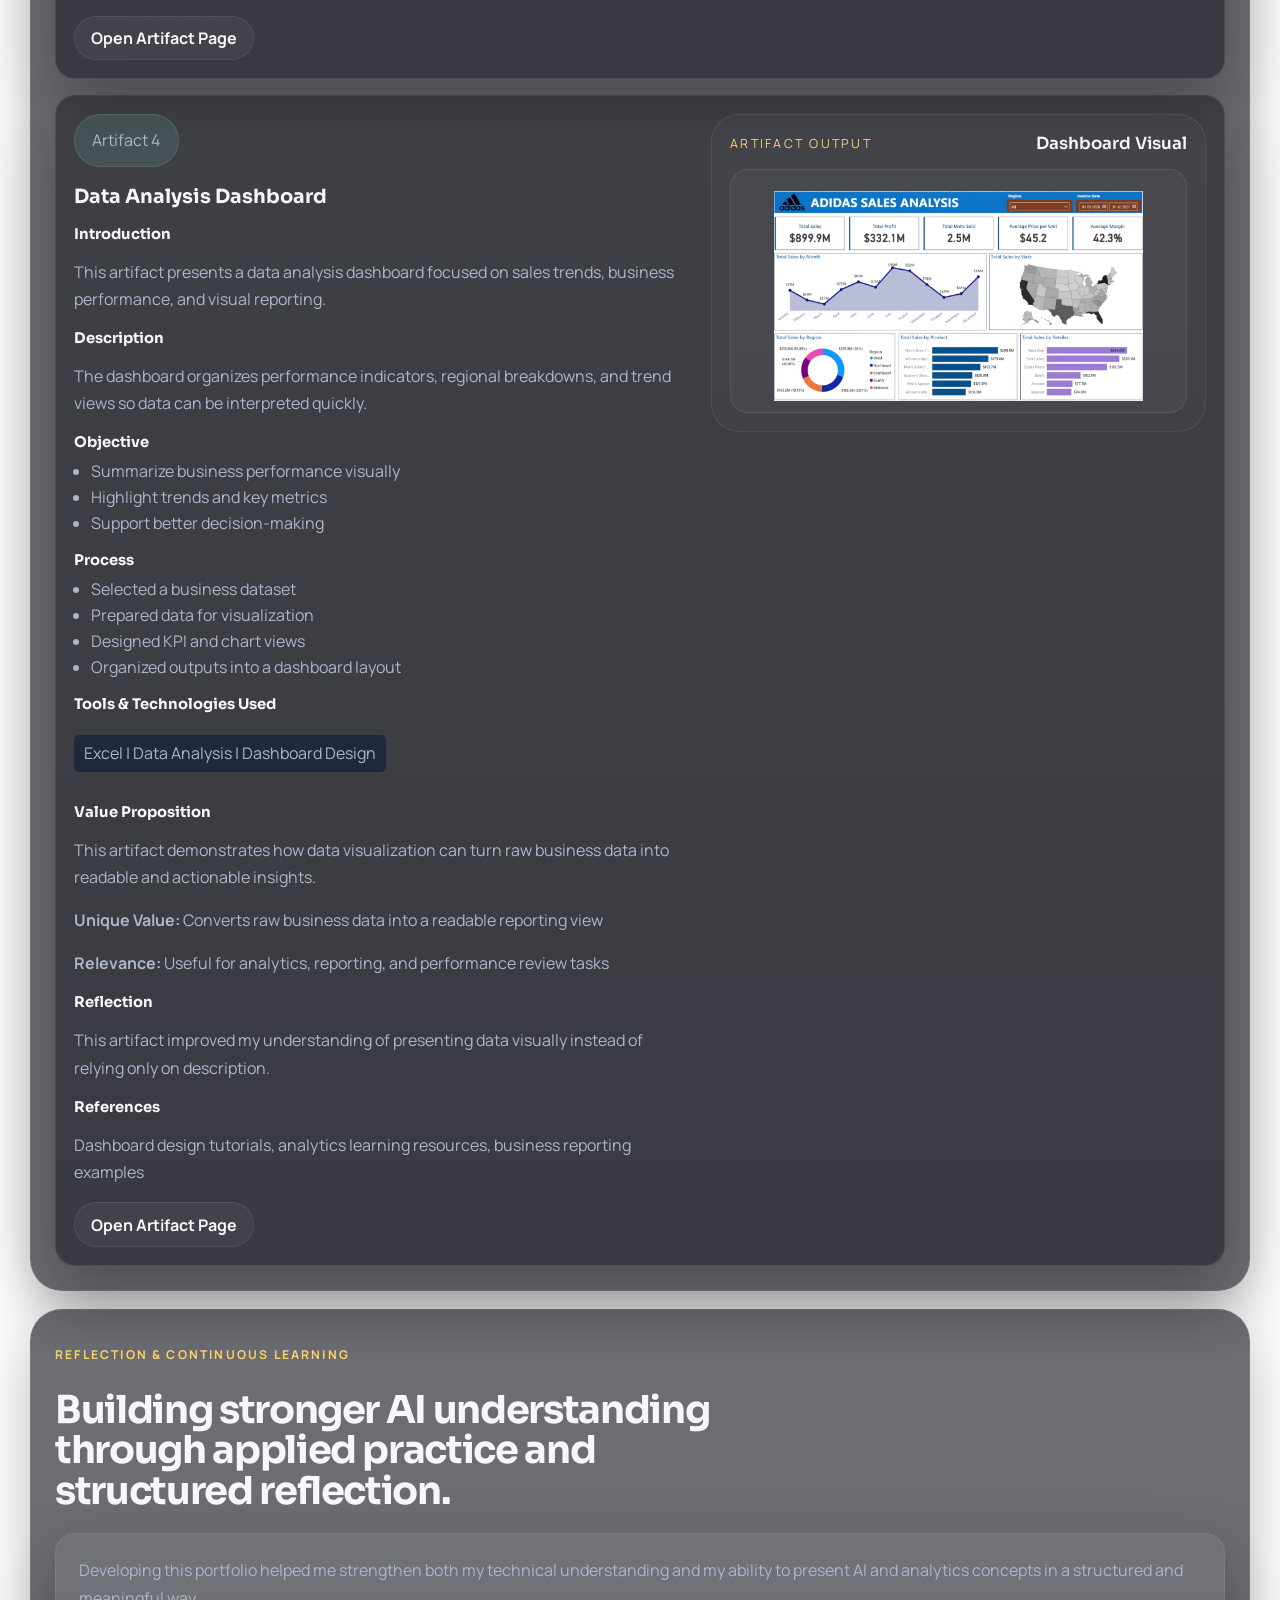
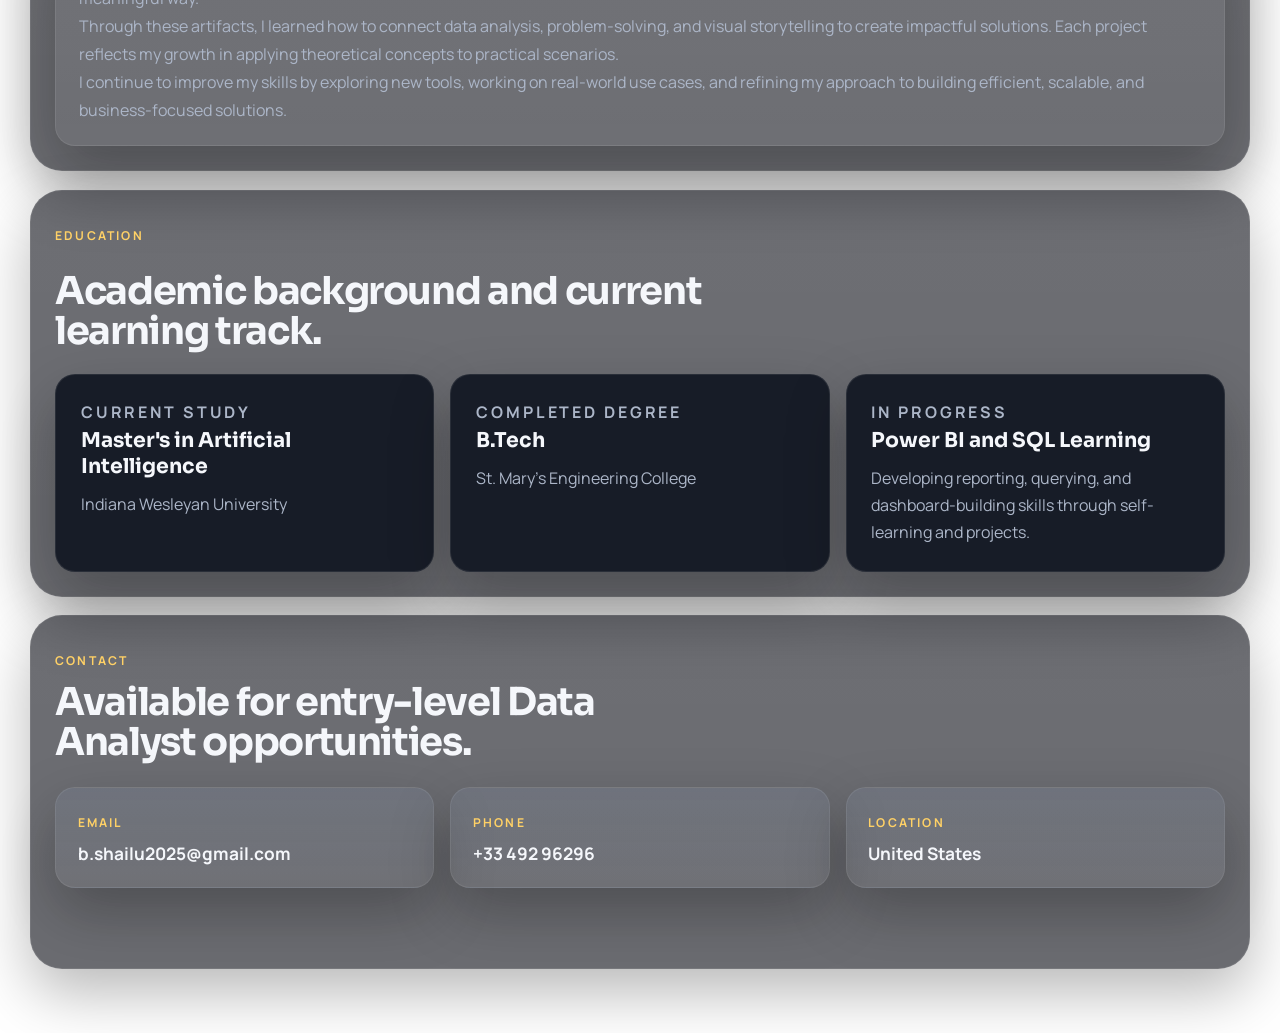
==== commit 3ca1bb80: "Add files via upload" ====
--- a/index.html
+++ b/index.html
@@ -6,7 +6,7 @@
   <title>Shailu Beesupaka | Data Analyst Portfolio</title>
   <meta
     name="description"
-    content="Academic portfolio of Shailu Beesupaka, an aspiring Data Analyst pursuing a master's in Artificial Intelligence."
+    content="Academic portfolio of Shailu Beesupaka focused on AI, Data Analytics, and Test Data Management."
   >
   <link rel="preconnect" href="https://fonts.googleapis.com">
   <link rel="preconnect" href="https://fonts.gstatic.com" crossorigin>
@@ -24,7 +24,7 @@
       <span class="identity-mark">SB</span>
       <span class="identity-text">
         <strong>Shailu Beesupaka</strong>
-        <small>Academic Data Analyst Portfolio</small>
+        <small>Academic AI, Analytics & TDM Portfolio</small>
       </span>
     </a>
 
@@ -35,8 +35,11 @@
     </button>
 
     <nav id="site-nav" class="site-nav">
-      <a href="#about">Profile</a>
-      <a href="#projects">Projects</a>
+      <a href="#home">Home</a>
+      <a href="artifact1.html">Artifact 1</a>
+      <a href="artifact2.html">Artifact 2</a>
+      <a href="artifact3.html">Artifact 3</a>
+      <a href="artifact4.html">Artifact 4</a>
       <a href="#skills">Skills</a>
       <a href="#education">Education</a>
       <a href="#contact">Contact</a>
@@ -46,34 +49,33 @@
   <main id="home">
     <section class="hero-grid section">
       <div class="hero-panel hero-copy reveal">
-        <p class="section-label">Open To Opportunities</p>
+        <p class="section-label">Academic Portfolio</p>
         <div class="headline-stack">
-          <p class="headline-lead">Aspiring Data Analyst</p>
-          <h1>Learning to turn raw data into useful stories, reports, and decisions.</h1>
+          <p class="headline-lead">AI, Analytics & Test Data Management</p>
+          <h1>Connecting enterprise data experience with AI and analytics thinking.</h1>
         </div>
         <p class="hero-summary">
-          I am Shailu Beesupaka, currently pursuing a master's in Artificial Intelligence at Indiana Wesleyan
-          University. This portfolio is built for academic purpose and highlights the projects, tools, and
-          analysis work I am developing as I grow into a Data Analyst role.
+          This portfolio is a shareable digital academic portfolio designed to present my background, artifacts,
+          and continuous learning in AI, Data Analytics, and Test Data Management through a compact and professional format.
         </p>
 
         <div class="hero-cta">
-          <a class="button button-solid" href="#projects">See My Work</a>
+          <a class="button button-solid" href="#artifacts">See My Artifacts</a>
           <a class="button button-outline" href="#contact">Reach Out</a>
         </div>
 
         <dl class="intro-facts">
           <div>
             <dt>Profile</dt>
-            <dd>Academic and project-based</dd>
+            <dd>Enterprise data management and analytics focus</dd>
           </div>
           <div>
             <dt>Goal</dt>
-            <dd>Entry-level Data Analyst roles</dd>
+            <dd>AI, Data Analytics, and TDM roles</dd>
           </div>
           <div>
             <dt>Strength</dt>
-            <dd>Projects with visual outputs</dd>
+            <dd>Business-focused technical solutions</dd>
           </div>
         </dl>
       </div>
@@ -90,52 +92,75 @@
 
     <section class="ticker-bar reveal">
       <div class="ticker-track">
+        <span>IBM Optim</span>
+        <span>Oracle</span>
+        <span>SQL</span>
+        <span>Data Masking</span>
+        <span>Data Provisioning</span>
         <span>Python</span>
         <span>Excel</span>
-        <span>Power BI Learning</span>
-        <span>SQL Learning</span>
-        <span>Tableau</span>
-        <span>Dashboard Thinking</span>
-        <span>Data Cleaning</span>
-        <span>Business Reporting</span>
-      </div>
-    </section>
-
-    <section id="about" class="section panel-section profile-layout reveal">
+        <span>Machine Learning</span>
+        <span>Data Analytics</span>
+        <span>AI Workflows</span>
+      </div>
+    </section>
+
+    <section id="bio" class="section panel-section reveal">
       <div class="section-heading">
         <div>
-          <p class="section-label">Profile</p>
-          <h2>A different kind of student portfolio, focused on growth and analytics readiness.</h2>
-        </div>
-      </div>
-
-      <div class="profile-columns">
-        <article class="info-block">
-          <span class="block-number">01</span>
-          <h3>What I am building</h3>
-          <p>
-            I am building my portfolio around the skills a recruiter expects from an entry-level analyst:
-            data preparation, trend analysis, dashboard reporting, and business-friendly insight presentation.
-          </p>
-        </article>
-
-        <article class="info-block">
-          <span class="block-number">02</span>
-          <h3>How I approach data</h3>
-          <p>
-            I like exploring patterns in sales, customer, and performance datasets. My focus is on making
-            numbers easier to understand through reporting layouts, clear metrics, and simple visual storytelling.
-          </p>
-        </article>
-
-        <article class="info-block">
-          <span class="block-number">03</span>
-          <h3>Where I am headed</h3>
-          <p>
-            I am seeking a Data Analyst opportunity where I can learn in a practical environment, contribute
-            with discipline and curiosity, and keep improving through real business data problems.
-          </p>
-        </article>
+          <p class="section-label">Professional Bio</p>
+          <h2>Enterprise data experience with a growing focus on AI and analytics.</h2>
+        </div>
+      </div>
+      <div class="bio-card">
+        <p>
+          I am a data and analytics professional with a strong foundation in enterprise data management and a growing focus on Artificial Intelligence. I specialize in transforming complex data into clear, actionable insights that support strategic decision-making.
+        </p>
+        <p>
+          By combining technical expertise, analytical thinking, and practical application of AI concepts, I aim to build scalable and efficient solutions that create meaningful business impact.
+        </p>
+      </div>
+    </section>
+
+    <section class="section panel-section reveal">
+      <div class="section-heading">
+        <div>
+          <p class="section-label">Personal Value Proposition</p>
+          <h2>What I bring across enterprise data management, AI learning, and practical solution design.</h2>
+        </div>
+      </div>
+
+      <div class="value-grid">
+        <article class="value-card">
+          <h3>Strong Data Foundation</h3>
+          <p>Experience in enterprise-level data handling and governance.</p>
+        </article>
+        <article class="value-card">
+          <h3>AI + TDM Integration</h3>
+          <p>Combining traditional data management with AI concepts.</p>
+        </article>
+        <article class="value-card">
+          <h3>Business-Oriented Solutions</h3>
+          <p>Focus on delivering practical and scalable solutions.</p>
+        </article>
+      </div>
+    </section>
+
+    <section class="section panel-section reveal">
+      <div class="section-heading">
+        <div>
+          <p class="section-label">Target Audience</p>
+          <h2>Built for recruiters and teams looking for practical AI, analytics, and TDM capability.</h2>
+        </div>
+      </div>
+
+      <div class="audience-card">
+        <p>
+          This portfolio is designed for recruiters, hiring managers, and organizations looking for professionals in Data Analytics, Artificial Intelligence, and Test Data Management. It demonstrates my ability to apply AI/ML concepts, structure technical work clearly, and solve real-world problems using data-driven approaches.
+        </p>
+        <p>
+          This portfolio is relevant to this audience because it showcases how I translate technical concepts into practical solutions, communicate insights effectively, and present projects in a structured and professional format aligned with industry expectations.
+        </p>
       </div>
     </section>
 
@@ -143,86 +168,130 @@
       <div class="section-heading">
         <div>
           <p class="section-label">Skills</p>
-          <h2>Tools, learning areas, and the kind of work I want to keep improving.</h2>
-        </div>
-      </div>
-
-        <div class="tools-grid">
+          <h2>Core tools, enterprise data skills, and AI technologies shaping my portfolio work.</h2>
+        </div>
+      </div>
+
+      <div class="tools-grid">
         <div class="tool-panel">
           <h3>Core Tools</h3>
           <div class="chip-group">
+            <span>IBM Optim</span>
+            <span>Oracle</span>
+            <span>SQL</span>
+            <span>Data Masking</span>
+            <span>Data Provisioning</span>
             <span>Python</span>
             <span>Excel</span>
             <span>Tableau</span>
-            <span>Power BI Learning</span>
-            <span>SQL Learning</span>
+            <span>Power BI</span>
             <span>Generative AI</span>
             <span>Prompt Engineering</span>
             <span>AI Chatbot Design</span>
-            <span>Travel Planning UX</span>
-            <span>Design Thinking</span>
+            <span>Machine Learning</span>
+            <span>Neural Networks</span>
           </div>
         </div>
 
         <div class="tool-panel alt">
-          <h3>Analytics Interests</h3>
+          <h3>Applied Focus Areas</h3>
           <ul>
-            <li>Data cleaning and preparation</li>
-            <li>Dashboard and report building</li>
-            <li>Sales and customer trend analysis</li>
-            <li>Business-friendly visual summaries</li>
+            <li>Test data governance and privacy-conscious workflows</li>
+            <li>Business-oriented dashboard and reporting design</li>
+            <li>AI/ML concept application through academic artifacts</li>
+            <li>Practical solution thinking for enterprise environments</li>
           </ul>
         </div>
       </div>
     </section>
 
-      <section id="projects" class="section panel-section reveal">
+    <section id="artifacts" class="section panel-section reveal">
         <div class="section-heading">
-          <p class="section-label">Projects</p>
-          <h2>Selected projects that show analysis, dashboards, AI workflows, and case-study thinking.</h2>
+          <p class="section-label">Artifacts</p>
+          <h2>Academic artifacts presented as compact, visual, and professionally structured portfolio pieces.</h2>
         </div>
 
       <div class="case-study-list">
-        <article class="case-study">
-          <div class="case-study-body case-study-body-text-only">
-            <div class="case-study-copy case-study-copy-wide">
-              <p class="case-study-badge">Artifact 1 · Leadership Assessment</p>
-              <h3>Leading Change in AI/ML Integration: A Personal Leadership Assessment</h3>
-              <p>
-                A professional self-assessment focused on the leadership skills needed to guide AI/ML adoption:
-                strategy, communication, change readiness, training, governance, and team support.
-              </p>
-              <ul>
-                <li>Evaluated readiness to support responsible AI/ML integration in a workplace setting</li>
-                <li>Connected technical AI understanding with people-centered leadership responsibilities</li>
-                <li>Focused on stakeholder communication, trust-building, and clear explanation of AI goals</li>
-                <li>Recognized change management as a key requirement when teams adopt new technology</li>
-                <li>Identified adaptability, curiosity, and continuous learning as important career strengths</li>
-                <li>Linked analytics and machine learning knowledge to strategic business decision-making</li>
-                <li>Recognized that AI projects need planning, training, support, and clear ownership to succeed</li>
-                <li>Used the assessment to separate current strengths from skills I still need to develop as an AI professional</li>
-              </ul>
-            </div>
-          </div>
-        </article>
-
         <article class="case-study">
           <div class="case-study-body">
             <div class="case-study-copy">
-              <p class="case-study-badge">Artifact 2 · AI Travel</p>
-              <h3>TripPlanner AI - Intelligent Travel Planning Chatbot</h3>
-              <p>
-                A Generative AI travel chatbot that creates personalized trip plans from destination,
-                budget, and travel preferences.
-              </p>
-              <ul>
-                <li>Built a planner for vacations, business trips, and student travel</li>
-                <li>Used prompt engineering to improve trip structure and recommendations</li>
-                <li>Applied design thinking for a clearer user experience</li>
-              </ul>
-              <p class="case-study-tech">
-                <strong>Technologies:</strong> Generative AI, Large Language Models (LLM), Prompt Engineering, AI Chatbot Development, Design Thinking
-              </p>
+              <p class="case-study-badge">Artifact 1</p>
+              <h3>ML vs DL Comparative Analysis</h3>
+              <h4>Introduction</h4>
+              <p>This artifact presents a comparative analysis of Machine Learning and Deep Learning using real-world scenarios.</p>
+              <h4>Description</h4>
+              <p>The project compares structured and unstructured data use cases such as home price prediction and face recognition.</p>
+              <h4>Objective</h4>
+              <ul>
+                <li>Understand ML vs DL</li>
+                <li>Identify correct use cases</li>
+                <li>Analyze trade-offs</li>
+              </ul>
+              <h4>Process</h4>
+              <ul>
+                <li>Selected real-world scenarios</li>
+                <li>Analyzed data types</li>
+                <li>Applied ML and DL concepts</li>
+                <li>Compared outputs</li>
+              </ul>
+              <h4>Tools &amp; Technologies Used</h4>
+              <p class="tags">Python | Machine Learning | Neural Networks</p>
+              <h4>Value Proposition</h4>
+              <p>This artifact demonstrates how model selection should be based on the nature of the problem rather than complexity alone.</p>
+              <p><b>Unique Value:</b> Helps choose correct AI model</p>
+              <p><b>Relevance:</b> Useful for AI and data professionals</p>
+              <h4>Reflection</h4>
+              <p>This project improved my understanding of selecting the right model based on problem type.</p>
+              <h4>References</h4>
+              <p>Scikit-learn, TensorFlow, AI Learning Resources</p>
+              <div class="case-study-actions">
+                <a class="case-study-link" href="artifact1.html">Open Artifact Page</a>
+              </div>
+            </div>
+            <div class="project-output-card">
+              <div class="project-output-head">
+                <p>Artifact Output</p>
+                <h4>Comparison Visual</h4>
+              </div>
+              <figure class="case-study-image">
+                <img src="assets/ml-vs-dl-comparison.png" class="artifact-img" alt="Machine learning versus deep learning comparison visual">
+              </figure>
+            </div>
+          </div>
+        </article>
+
+        <article class="case-study">
+          <div class="case-study-body">
+            <div class="case-study-copy">
+              <p class="case-study-badge">Artifact 2</p>
+              <h3>TripPlanner AI Chatbot</h3>
+              <h4>Introduction</h4>
+              <p>This artifact presents an AI chatbot created to support intelligent and personalized travel planning.</p>
+              <h4>Description</h4>
+              <p>This artifact demonstrates the application of AI-assisted interaction design and prompt-based response generation in a user-centered planning scenario.</p>
+              <h4>Objective</h4>
+              <ul>
+                <li>Explore AI chatbot design</li>
+                <li>Improve prompt-driven responses</li>
+                <li>Create a practical planning assistant</li>
+              </ul>
+              <h4>Process</h4>
+              <ul>
+                <li>Defined user travel scenarios</li>
+                <li>Designed prompts and response flows</li>
+                <li>Tested itinerary quality and clarity</li>
+                <li>Refined output for usability</li>
+              </ul>
+              <h4>Tools &amp; Technologies Used</h4>
+              <p class="tags">Generative AI | Prompt Engineering | Chatbot Design</p>
+              <h4>Value Proposition</h4>
+              <p>This artifact shows how AI can be used to transform user intent into a practical and personalized planning experience.</p>
+              <p><b>Unique Value:</b> Turns travel inputs into clear trip suggestions</p>
+              <p><b>Relevance:</b> Demonstrates applied AI thinking for user-focused solutions</p>
+              <h4>Reflection</h4>
+              <p>This artifact strengthened my understanding of how prompts and user experience shape chatbot usefulness.</p>
+              <h4>References</h4>
+              <p>Generative AI resources, prompt design practice, chatbot UX examples</p>
               <a
                 class="case-study-link"
                 href="https://agent-69b59d156810d7401ed1--earnest-bunny-121126.netlify.app/"
@@ -231,14 +300,17 @@
               >
                 Live Demo
               </a>
+              <div class="case-study-actions">
+                <a class="case-study-link" href="artifact2.html">Open Artifact Page</a>
+              </div>
             </div>
             <div class="project-output-card project-output-card-centered">
               <div class="project-output-head">
-                <p>Project Output</p>
+                <p>Artifact Output</p>
                 <h4>Chatbot Interface</h4>
               </div>
               <figure class="case-study-image">
-                <img src="assets/tripplanner-dashboard.png" alt="TripPlanner AI interface showing a travel planning chatbot">
+                <img src="assets/tripplanner-dashboard.png" class="artifact-img" alt="TripPlanner AI interface showing a travel planning chatbot">
               </figure>
             </div>
           </div>
@@ -247,32 +319,50 @@
         <article class="case-study">
           <div class="case-study-body">
             <div class="case-study-copy">
-              <p class="case-study-badge">Artifact 3 · Case Study</p>
+              <p class="case-study-badge">Artifact 3</p>
               <h3>Neural Networks</h3>
-              <p>
-                This case study presents neural networks as a learning system that improves predictions
-                by passing data through connected layers and adjusting with feedback.
-              </p>
-              <ul>
-                <li>Explained neural networks through simple process flow instead of dense technical language</li>
-                <li>Used visuals to show how data moves through layers and improves prediction quality</li>
-                <li>Focused on making communication as important as the technical concept itself</li>
-                <li>Showed how input, hidden layers, and output work together during prediction</li>
-                <li>Highlighted that repeated training is what strengthens model accuracy over time</li>
-                <li>Framed neural networks as a core idea behind many modern AI systems</li>
-              </ul>
+              <h4>Introduction</h4>
+              <p>This artifact explains how neural networks learn patterns and improve prediction quality over time.</p>
+              <h4>Description</h4>
+              <p>The project shows how inputs move through hidden layers, how outputs are formed, and how training improves performance.</p>
+              <h4>Objective</h4>
+              <ul>
+                <li>Understand neural network structure</li>
+                <li>Explain learning through training</li>
+                <li>Present AI concepts visually</li>
+              </ul>
+              <h4>Process</h4>
+              <ul>
+                <li>Mapped the flow of information across layers</li>
+                <li>Reviewed how feedback improves predictions</li>
+                <li>Created visuals for learning behavior</li>
+                <li>Summarized technical ideas in simple language</li>
+              </ul>
+              <h4>Tools &amp; Technologies Used</h4>
+              <p class="tags">Python | Neural Networks | AI Concepts</p>
+              <h4>Value Proposition</h4>
+              <p>This artifact helps simplify foundational AI concepts for better communication and understanding.</p>
+              <p><b>Unique Value:</b> Makes neural network learning easier to understand</p>
+              <p><b>Relevance:</b> Useful for explaining foundational AI behavior</p>
+              <h4>Reflection</h4>
+              <p>This artifact improved my ability to explain technical AI ideas using more approachable visuals.</p>
+              <h4>References</h4>
+              <p>Neural network tutorials, AI course materials, Python learning resources</p>
+              <div class="case-study-actions">
+                <a class="case-study-link" href="artifact3.html">Open Artifact Page</a>
+              </div>
             </div>
             <div class="project-output-card">
               <div class="project-output-head">
-                <p>Project Output</p>
-                <h4>Case Study Visuals</h4>
+                <p>Artifact Output</p>
+                <h4>Neural Learning Visuals</h4>
               </div>
               <div class="case-study-visuals">
                 <figure class="case-study-image">
-                  <img src="assets/neural-network-flow.svg" alt="Flow diagram showing how a neural network processes information from input to prediction and feedback">
+                  <img src="assets/neural-network-flow.svg" class="artifact-img" alt="Flow diagram showing how a neural network processes information from input to prediction and feedback">
                 </figure>
                 <figure class="case-study-image">
-                  <img src="assets/neural-network-learning-curve.svg" alt="Line graph showing neural network accuracy improving over training epochs">
+                  <img src="assets/neural-network-learning-curve.svg" class="artifact-img" alt="Line graph showing neural network accuracy improving over training epochs">
                 </figure>
               </div>
             </div>
@@ -282,39 +372,69 @@
         <article class="case-study">
           <div class="case-study-body">
             <div class="case-study-copy">
-              <p class="case-study-badge">Artifact 4 · Case Study</p>
-              <h3>ML vs DL</h3>
-              <p>
-                This case study compares machine learning and deep learning through two practical examples:
-                Zillow-style home value prediction and Apple Face ID recognition.
-              </p>
-              <ul>
-                <li>Used Zestimate-style pricing as an example of structured data where ML is easier to explain and deploy</li>
-                <li>Used Face ID-style image recognition to show why DL performs better on high-dimensional visual data</li>
-                <li>Highlighted that the better approach depends on problem type, data structure, and model transparency</li>
-                <li>Connected ML with tabular inputs such as size, location, and past tax records</li>
-                <li>Connected DL with visual inputs where millions of pixels must be interpreted together</li>
-                <li>Emphasized that accuracy, cost, and explainability all shape the right choice</li>
-                <li>Presented home valuation as a clear example of ML learning from structured features</li>
-                <li>Presented Face ID as a clear example of DL learning patterns from complex image data</li>
-              </ul>
+              <p class="case-study-badge">Artifact 4</p>
+              <h3>Data Analysis Dashboard</h3>
+              <h4>Introduction</h4>
+              <p>This artifact presents a data analysis dashboard focused on sales trends, business performance, and visual reporting.</p>
+              <h4>Description</h4>
+              <p>The dashboard organizes performance indicators, regional breakdowns, and trend views so data can be interpreted quickly.</p>
+              <h4>Objective</h4>
+              <ul>
+                <li>Summarize business performance visually</li>
+                <li>Highlight trends and key metrics</li>
+                <li>Support better decision-making</li>
+              </ul>
+              <h4>Process</h4>
+              <ul>
+                <li>Selected a business dataset</li>
+                <li>Prepared data for visualization</li>
+                <li>Designed KPI and chart views</li>
+                <li>Organized outputs into a dashboard layout</li>
+              </ul>
+              <h4>Tools &amp; Technologies Used</h4>
+              <p class="tags">Excel | Data Analysis | Dashboard Design</p>
+              <h4>Value Proposition</h4>
+              <p>This artifact demonstrates how data visualization can turn raw business data into readable and actionable insights.</p>
+              <p><b>Unique Value:</b> Converts raw business data into a readable reporting view</p>
+              <p><b>Relevance:</b> Useful for analytics, reporting, and performance review tasks</p>
+              <h4>Reflection</h4>
+              <p>This artifact improved my understanding of presenting data visually instead of relying only on description.</p>
+              <h4>References</h4>
+              <p>Dashboard design tutorials, analytics learning resources, business reporting examples</p>
+              <div class="case-study-actions">
+                <a class="case-study-link" href="artifact4.html">Open Artifact Page</a>
+              </div>
             </div>
             <div class="project-output-card">
               <div class="project-output-head">
-                <p>Case Study Output</p>
-                <h4>Practical ML vs DL Visual</h4>
-              </div>
-              <div class="case-study-visuals">
-                <figure class="case-study-image">
-                  <img src="assets/artifact4-ml-example.svg" alt="Machine learning visual using home price prediction inputs and model output">
-                </figure>
-                <figure class="case-study-image">
-                  <img src="assets/artifact4-dl-example.svg" alt="Deep learning visual using Face ID recognition and a neural network diagram">
-                </figure>
-              </div>
-            </div>
-          </div>
-        </article>
+                <p>Artifact Output</p>
+                <h4>Dashboard Visual</h4>
+              </div>
+              <figure class="case-study-image">
+                <img src="assets/adidas-sales-analysis.png" class="artifact-img" alt="Data analysis dashboard visual showing sales metrics and charts">
+              </figure>
+            </div>
+          </div>
+        </article>
+      </div>
+    </section>
+
+    <section class="section panel-section reveal">
+      <div class="section-heading">
+        <p class="section-label">Reflection &amp; Continuous Learning</p>
+        <h2>Building stronger AI understanding through applied practice and structured reflection.</h2>
+      </div>
+
+      <div class="audience-card">
+        <p>
+          Developing this portfolio helped me strengthen both my technical understanding and my ability to present AI and analytics concepts in a structured and meaningful way.
+        </p>
+        <p>
+          Through these artifacts, I learned how to connect data analysis, problem-solving, and visual storytelling to create impactful solutions. Each project reflects my growth in applying theoretical concepts to practical scenarios.
+        </p>
+        <p>
+          I continue to improve my skills by exploring new tools, working on real-world use cases, and refining my approach to building efficient, scalable, and business-focused solutions.
+        </p>
       </div>
     </section>
 
--- a/styles.css
+++ b/styles.css
@@ -125,13 +125,17 @@
 .site-nav {
   display: flex;
   align-items: center;
-  gap: 0.35rem;
+  gap: 0.2rem;
+  flex-wrap: wrap;
+  justify-content: flex-end;
 }
 
 .site-nav a {
-  padding: 0.7rem 1rem;
+  padding: 0.62rem 0.82rem;
   border-radius: 999px;
   color: var(--muted);
+  font-size: 0.92rem;
+  line-height: 1;
 }
 
 .site-nav a:hover,
@@ -158,11 +162,11 @@
 }
 
 .section {
-  padding-top: 5rem;
+  padding-top: 2.2rem;
 }
 
 .panel-section {
-  padding: 2rem;
+  padding: 1.5rem;
   border: 1px solid var(--line);
   border-radius: calc(var(--radius-lg) + 2px);
   background:
@@ -189,9 +193,37 @@
 .tool-panel,
 .education-card,
 .contact-tile,
-.case-study {
+.case-study,
+.value-card,
+.bio-card,
+.audience-card {
   border: 1px solid var(--line);
   box-shadow: var(--shadow);
+}
+
+.hero-panel,
+.info-block,
+.tool-panel,
+.education-card,
+.contact-tile,
+.case-study,
+.value-card,
+.bio-card,
+.audience-card {
+  transition: transform 0.22s ease, box-shadow 0.22s ease, border-color 0.22s ease;
+}
+
+.hero-panel:hover,
+.info-block:hover,
+.tool-panel:hover,
+.education-card:hover,
+.contact-tile:hover,
+.case-study:hover,
+.value-card:hover,
+.bio-card:hover,
+.audience-card:hover {
+  transform: scale(1.05);
+  box-shadow: var(--glow);
 }
 
 .hero-panel {
@@ -377,11 +409,11 @@
 .section-heading {
   display: grid;
   gap: 0.9rem;
-  margin-bottom: 2.35rem;
+  margin-bottom: 1.35rem;
 }
 
 main > .panel-section {
-  margin-top: 2rem;
+  margin-top: 1.15rem;
 }
 
 .section-heading h2,
@@ -408,6 +440,48 @@
   display: grid;
   grid-template-columns: repeat(3, minmax(0, 1fr));
   gap: 1rem;
+}
+
+.bio-card,
+.audience-card {
+  padding: 1.35rem 1.45rem;
+  border-radius: var(--radius-md);
+  background: linear-gradient(180deg, rgba(255, 255, 255, 0.04), rgba(255, 255, 255, 0.02));
+}
+
+.bio-card p,
+.audience-card p {
+  margin: 0;
+  color: var(--muted);
+  line-height: 1.75;
+}
+
+.bio-card p + p {
+  margin-top: 0.95rem;
+}
+
+.value-grid {
+  display: grid;
+  grid-template-columns: repeat(3, minmax(0, 1fr));
+  gap: 1rem;
+}
+
+.value-card {
+  padding: 1.35rem;
+  border-radius: var(--radius-md);
+  background: linear-gradient(180deg, rgba(143, 184, 255, 0.08), rgba(255, 255, 255, 0.02));
+}
+
+.value-card h3 {
+  margin: 0 0 0.65rem;
+  font-family: "Sora", sans-serif;
+  font-size: 1.12rem;
+}
+
+.value-card p {
+  margin: 0;
+  color: var(--muted);
+  line-height: 1.7;
 }
 
 .info-block {
@@ -434,14 +508,14 @@
 
 .case-study-list {
   display: grid;
-  gap: 1.8rem;
+  gap: 1rem;
 }
 
 .case-study {
   display: grid;
   grid-template-columns: 1fr;
   gap: 0;
-  padding: 1.35rem;
+  padding: 1.1rem;
   border-radius: var(--radius-md);
   background:
     linear-gradient(180deg, rgba(255, 255, 255, 0.04), rgba(255, 255, 255, 0.015)),
@@ -451,13 +525,37 @@
 .case-study-body {
   padding: 0;
   display: grid;
-  grid-template-columns: minmax(0, 1.08fr) minmax(420px, 0.92fr);
-  gap: 1.75rem;
+  grid-template-columns: minmax(0, 1fr) minmax(320px, 0.8fr);
+  gap: 1.1rem;
   align-items: start;
+}
+
+.case-study-body-text-only {
+  display: block;
 }
 
 .case-study-copy {
   min-width: 0;
+}
+
+.case-study-copy-wide {
+  width: 100%;
+  max-width: none;
+}
+
+.case-study-copy-wide p,
+.case-study-copy-wide ul {
+  max-width: none;
+}
+
+.case-study-copy-wide ul {
+  column-count: 2;
+  column-gap: 2rem;
+}
+
+.case-study-copy-wide li {
+  break-inside: avoid;
+  margin-bottom: 0.25rem;
 }
 
 .case-study-badge {
@@ -487,6 +585,34 @@
   align-self: center;
 }
 
+.artifact-summary-card {
+  align-content: center;
+  min-height: 280px;
+}
+
+.artifact-focus-list {
+  display: flex;
+  flex-wrap: wrap;
+  gap: 0.75rem;
+}
+
+.artifact-focus-list span {
+  display: inline-flex;
+  padding: 0.7rem 0.9rem;
+  border-radius: 999px;
+  background: rgba(152, 245, 225, 0.1);
+  border: 1px solid rgba(152, 245, 225, 0.12);
+  color: var(--text);
+  font-size: 0.95rem;
+  font-weight: 700;
+}
+
+.artifact-summary-note {
+  margin: 0;
+  color: var(--muted);
+  line-height: 1.7;
+}
+
 .project-output-head {
   display: flex;
   align-items: center;
@@ -522,16 +648,23 @@
 
 .case-study-body h3 {
   margin: 0 0 0.65rem;
-  font-size: 1.28rem;
+  font-size: 1.22rem;
   line-height: 1.32;
+}
+
+.case-study-copy h4 {
+  margin: 0.9rem 0 0.35rem;
+  font-size: 0.92rem;
+  font-family: "Sora", sans-serif;
+  color: var(--text);
 }
 
 .case-study-body ul,
 .tool-panel ul {
-  margin: 1rem 0 0;
+  margin: 0.5rem 0 0;
   padding-left: 1.1rem;
   color: var(--muted);
-  line-height: 1.72;
+  line-height: 1.62;
 }
 
 .case-study-image {
@@ -555,6 +688,21 @@
 
 .case-study-tech {
   margin-top: 1rem;
+}
+
+.artifact-img {
+  width: 100%;
+  border-radius: 10px;
+  margin-top: 10px;
+}
+
+.tags {
+  background: #1e293b;
+  padding: 5px 10px;
+  border-radius: 5px;
+  display: inline-block;
+  color: #dce6f5;
+  line-height: 1.6;
 }
 
 .case-study-link {
@@ -579,6 +727,17 @@
   box-shadow: var(--glow);
 }
 
+.case-study-actions {
+  display: flex;
+  flex-wrap: wrap;
+  gap: 0.75rem;
+  margin-top: 1rem;
+}
+
+.case-study-actions .case-study-link {
+  margin-top: 0;
+}
+
 .tools-grid,
 .education-grid,
 .contact-grid {
@@ -618,6 +777,104 @@
   grid-template-columns: repeat(3, minmax(0, 1fr));
 }
 
+.artifact-page-main {
+  width: min(calc(100% - 2rem), var(--max-width));
+  margin: 0 auto;
+  padding: 1.25rem 0 4rem;
+}
+
+.artifact-page-layout {
+  display: grid;
+  gap: 1rem;
+}
+
+.artifact-page-card {
+  padding: 1.5rem;
+  border-radius: calc(var(--radius-lg) + 2px);
+  border: 1px solid var(--line);
+  background:
+    linear-gradient(180deg, rgba(255, 255, 255, 0.025), rgba(255, 255, 255, 0.015)),
+    rgba(13, 16, 23, 0.62);
+  box-shadow: var(--shadow);
+}
+
+.artifact-page-content {
+  display: grid;
+  gap: 1rem;
+}
+
+.artifact-page-hero {
+  display: grid;
+  grid-template-columns: minmax(0, 1fr) minmax(300px, 0.85fr);
+  gap: 1rem;
+  align-items: start;
+}
+
+.artifact-page-intro h1 {
+  margin: 0.35rem 0 0.9rem;
+  font-family: "Sora", sans-serif;
+  font-size: clamp(1.95rem, 3vw, 2.7rem);
+  line-height: 1.08;
+  letter-spacing: -0.03em;
+}
+
+.artifact-page-intro p,
+.artifact-page-card p,
+.artifact-page-card li {
+  color: var(--muted);
+  line-height: 1.72;
+}
+
+.artifact-page-card h2 {
+  margin: 0 0 0.85rem;
+  font-family: "Sora", sans-serif;
+  font-size: 1.15rem;
+}
+
+.artifact-page-card h2 + h2 {
+  margin-top: 1.2rem;
+}
+
+.artifact-section-card {
+  display: grid;
+  gap: 0.75rem;
+}
+
+.artifact-section-card ul {
+  margin: 0;
+  padding-left: 1.15rem;
+}
+
+.artifact-section-card p,
+.artifact-section-card li {
+  margin: 0;
+}
+
+.artifact-page-grid {
+  display: grid;
+  grid-template-columns: repeat(2, minmax(0, 1fr));
+  gap: 1rem;
+}
+
+.artifact-page-visual img {
+  width: 100%;
+  border-radius: 18px;
+  border: 1px solid var(--line);
+  background: rgba(255, 255, 255, 0.04);
+}
+
+.artifact-page-dual {
+  display: grid;
+  gap: 0.8rem;
+}
+
+.artifact-page-links {
+  display: flex;
+  flex-wrap: wrap;
+  gap: 0.75rem;
+  margin-top: 1rem;
+}
+
 .education-card {
   padding: 1.55rem;
   border-radius: var(--radius-md);
@@ -684,9 +941,12 @@
 @media (max-width: 1100px) {
   .hero-grid,
   .profile-columns,
+  .value-grid,
   .tools-grid,
   .education-grid,
-  .contact-grid {
+  .contact-grid,
+  .artifact-page-hero,
+  .artifact-page-grid {
     grid-template-columns: 1fr;
   }
 
@@ -710,7 +970,8 @@
 
 @media (max-width: 768px) {
   .topbar,
-  main {
+  main,
+  .artifact-page-main {
     width: min(calc(100% - 1rem), var(--max-width));
   }
 
@@ -750,11 +1011,11 @@
   }
 
   .section {
-    padding-top: 5rem;
+    padding-top: 2rem;
   }
 
   .panel-section {
-    padding: 1.35rem;
+    padding: 1.2rem;
   }
 
   .headline-stack h1,
@@ -769,6 +1030,18 @@
 
   .button {
     width: 100%;
+  }
+
+  .hero-panel:hover,
+  .info-block:hover,
+  .tool-panel:hover,
+  .education-card:hover,
+  .contact-tile:hover,
+  .case-study:hover,
+  .value-card:hover,
+  .bio-card:hover,
+  .audience-card:hover {
+    transform: none;
   }
 }
 
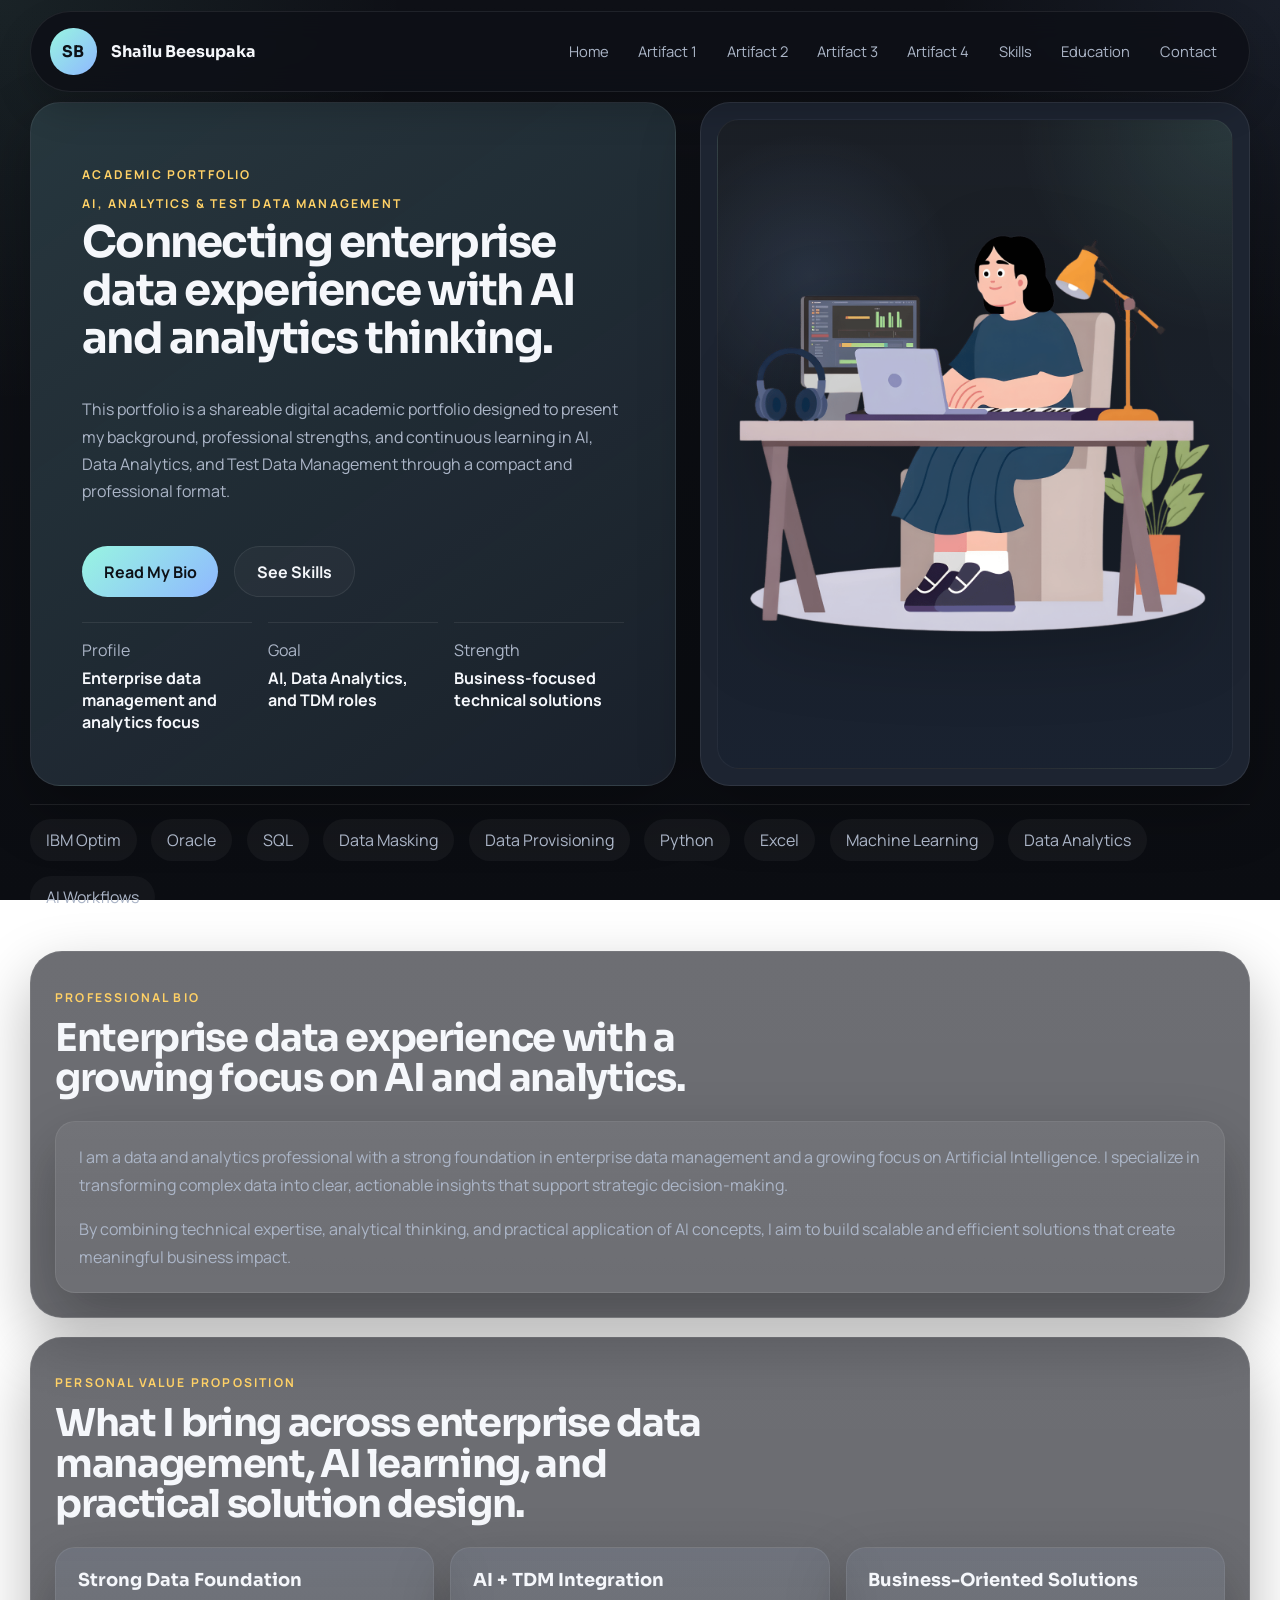
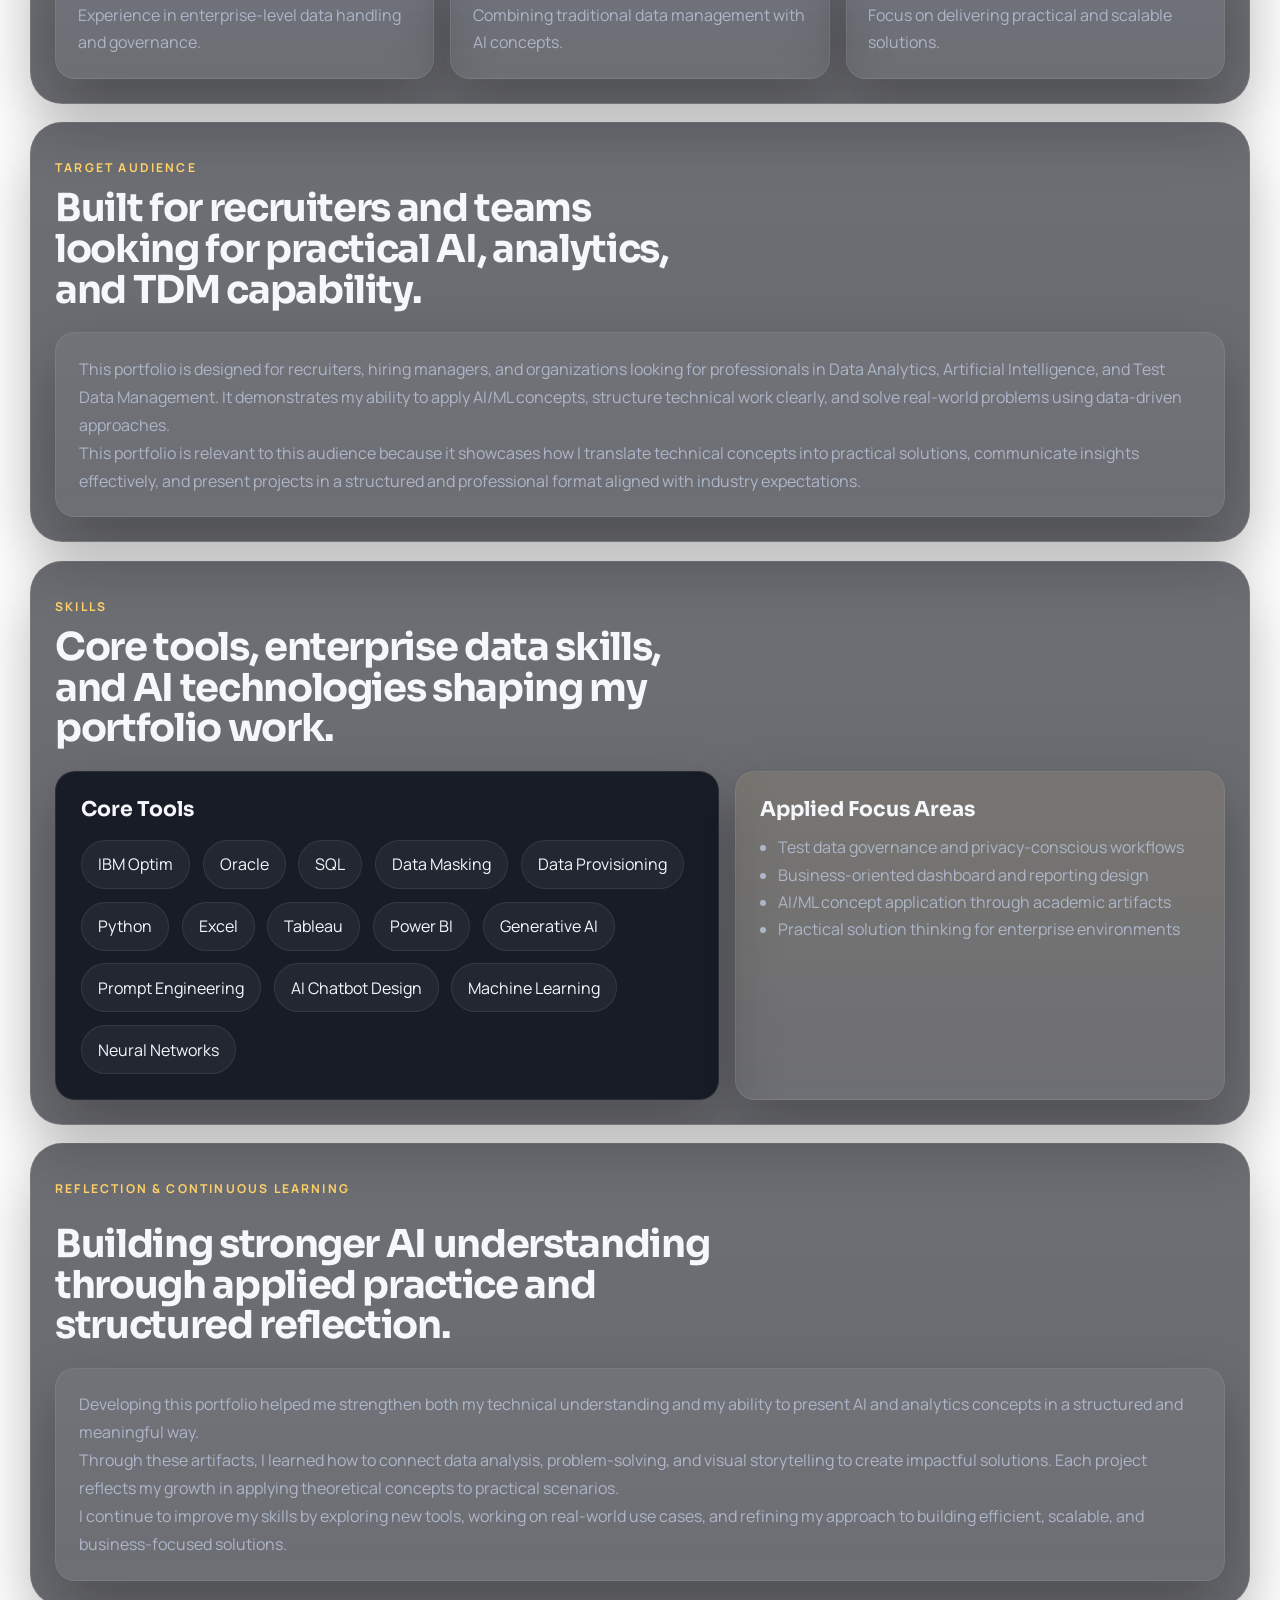
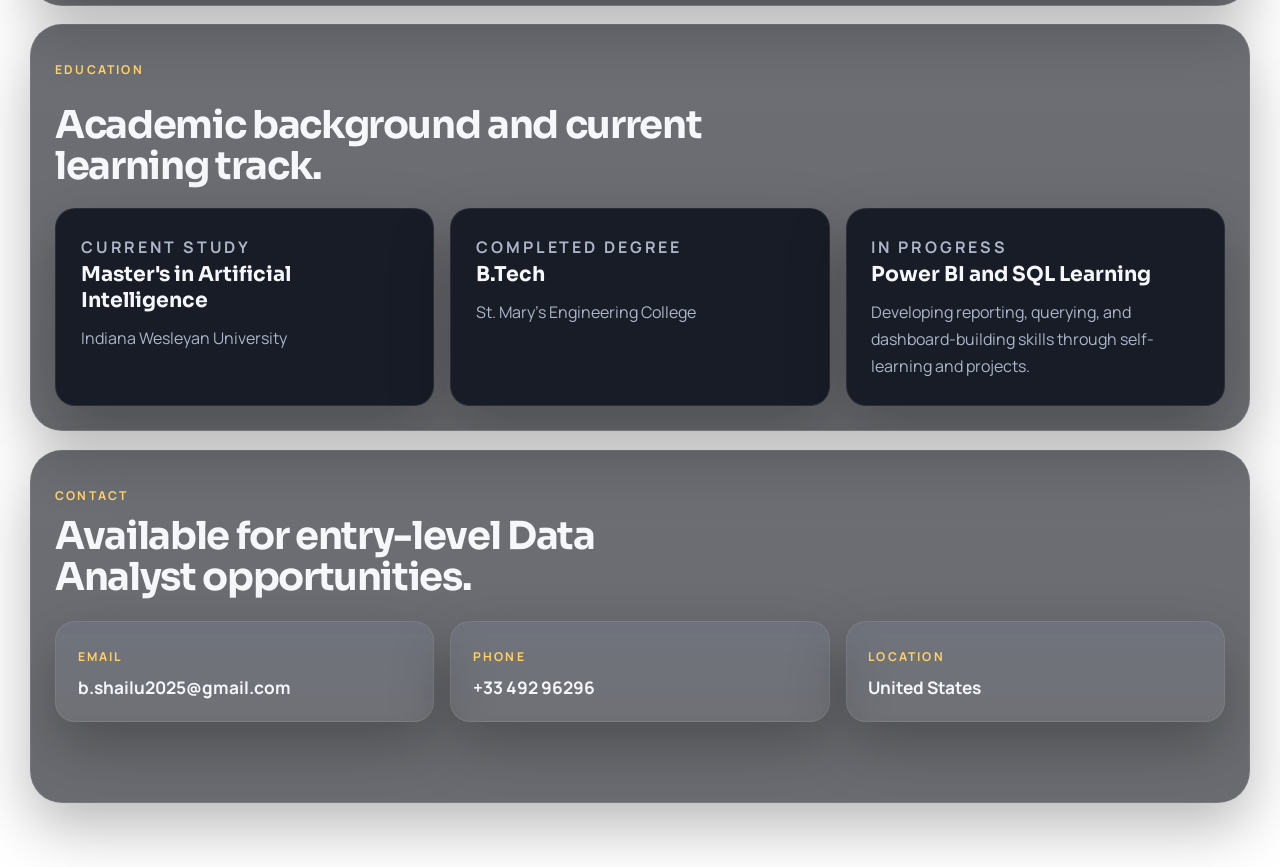
==== commit 3e5172a7: "Add files via upload" ====
--- a/index.html
+++ b/index.html
@@ -20,11 +20,10 @@
   <div class="noise-layer" aria-hidden="true"></div>
 
   <header class="topbar">
-    <a class="identity" href="#home">
+    <a class="identity" href="index.html">
       <span class="identity-mark">SB</span>
       <span class="identity-text">
         <strong>Shailu Beesupaka</strong>
-        <small>Academic AI, Analytics & TDM Portfolio</small>
       </span>
     </a>
 
@@ -55,13 +54,14 @@
           <h1>Connecting enterprise data experience with AI and analytics thinking.</h1>
         </div>
         <p class="hero-summary">
-          This portfolio is a shareable digital academic portfolio designed to present my background, artifacts,
-          and continuous learning in AI, Data Analytics, and Test Data Management through a compact and professional format.
+          This portfolio is a shareable digital academic portfolio designed to present my background,
+          professional strengths, and continuous learning in AI, Data Analytics, and Test Data Management
+          through a compact and professional format.
         </p>
 
         <div class="hero-cta">
-          <a class="button button-solid" href="#artifacts">See My Artifacts</a>
-          <a class="button button-outline" href="#contact">Reach Out</a>
+          <a class="button button-solid" href="#bio">Read My Bio</a>
+          <a class="button button-outline" href="#skills">See Skills</a>
         </div>
 
         <dl class="intro-facts">
@@ -205,220 +205,6 @@
       </div>
     </section>
 
-    <section id="artifacts" class="section panel-section reveal">
-        <div class="section-heading">
-          <p class="section-label">Artifacts</p>
-          <h2>Academic artifacts presented as compact, visual, and professionally structured portfolio pieces.</h2>
-        </div>
-
-      <div class="case-study-list">
-        <article class="case-study">
-          <div class="case-study-body">
-            <div class="case-study-copy">
-              <p class="case-study-badge">Artifact 1</p>
-              <h3>ML vs DL Comparative Analysis</h3>
-              <h4>Introduction</h4>
-              <p>This artifact presents a comparative analysis of Machine Learning and Deep Learning using real-world scenarios.</p>
-              <h4>Description</h4>
-              <p>The project compares structured and unstructured data use cases such as home price prediction and face recognition.</p>
-              <h4>Objective</h4>
-              <ul>
-                <li>Understand ML vs DL</li>
-                <li>Identify correct use cases</li>
-                <li>Analyze trade-offs</li>
-              </ul>
-              <h4>Process</h4>
-              <ul>
-                <li>Selected real-world scenarios</li>
-                <li>Analyzed data types</li>
-                <li>Applied ML and DL concepts</li>
-                <li>Compared outputs</li>
-              </ul>
-              <h4>Tools &amp; Technologies Used</h4>
-              <p class="tags">Python | Machine Learning | Neural Networks</p>
-              <h4>Value Proposition</h4>
-              <p>This artifact demonstrates how model selection should be based on the nature of the problem rather than complexity alone.</p>
-              <p><b>Unique Value:</b> Helps choose correct AI model</p>
-              <p><b>Relevance:</b> Useful for AI and data professionals</p>
-              <h4>Reflection</h4>
-              <p>This project improved my understanding of selecting the right model based on problem type.</p>
-              <h4>References</h4>
-              <p>Scikit-learn, TensorFlow, AI Learning Resources</p>
-              <div class="case-study-actions">
-                <a class="case-study-link" href="artifact1.html">Open Artifact Page</a>
-              </div>
-            </div>
-            <div class="project-output-card">
-              <div class="project-output-head">
-                <p>Artifact Output</p>
-                <h4>Comparison Visual</h4>
-              </div>
-              <figure class="case-study-image">
-                <img src="assets/ml-vs-dl-comparison.png" class="artifact-img" alt="Machine learning versus deep learning comparison visual">
-              </figure>
-            </div>
-          </div>
-        </article>
-
-        <article class="case-study">
-          <div class="case-study-body">
-            <div class="case-study-copy">
-              <p class="case-study-badge">Artifact 2</p>
-              <h3>TripPlanner AI Chatbot</h3>
-              <h4>Introduction</h4>
-              <p>This artifact presents an AI chatbot created to support intelligent and personalized travel planning.</p>
-              <h4>Description</h4>
-              <p>This artifact demonstrates the application of AI-assisted interaction design and prompt-based response generation in a user-centered planning scenario.</p>
-              <h4>Objective</h4>
-              <ul>
-                <li>Explore AI chatbot design</li>
-                <li>Improve prompt-driven responses</li>
-                <li>Create a practical planning assistant</li>
-              </ul>
-              <h4>Process</h4>
-              <ul>
-                <li>Defined user travel scenarios</li>
-                <li>Designed prompts and response flows</li>
-                <li>Tested itinerary quality and clarity</li>
-                <li>Refined output for usability</li>
-              </ul>
-              <h4>Tools &amp; Technologies Used</h4>
-              <p class="tags">Generative AI | Prompt Engineering | Chatbot Design</p>
-              <h4>Value Proposition</h4>
-              <p>This artifact shows how AI can be used to transform user intent into a practical and personalized planning experience.</p>
-              <p><b>Unique Value:</b> Turns travel inputs into clear trip suggestions</p>
-              <p><b>Relevance:</b> Demonstrates applied AI thinking for user-focused solutions</p>
-              <h4>Reflection</h4>
-              <p>This artifact strengthened my understanding of how prompts and user experience shape chatbot usefulness.</p>
-              <h4>References</h4>
-              <p>Generative AI resources, prompt design practice, chatbot UX examples</p>
-              <a
-                class="case-study-link"
-                href="https://agent-69b59d156810d7401ed1--earnest-bunny-121126.netlify.app/"
-                target="_blank"
-                rel="noopener noreferrer"
-              >
-                Live Demo
-              </a>
-              <div class="case-study-actions">
-                <a class="case-study-link" href="artifact2.html">Open Artifact Page</a>
-              </div>
-            </div>
-            <div class="project-output-card project-output-card-centered">
-              <div class="project-output-head">
-                <p>Artifact Output</p>
-                <h4>Chatbot Interface</h4>
-              </div>
-              <figure class="case-study-image">
-                <img src="assets/tripplanner-dashboard.png" class="artifact-img" alt="TripPlanner AI interface showing a travel planning chatbot">
-              </figure>
-            </div>
-          </div>
-        </article>
-
-        <article class="case-study">
-          <div class="case-study-body">
-            <div class="case-study-copy">
-              <p class="case-study-badge">Artifact 3</p>
-              <h3>Neural Networks</h3>
-              <h4>Introduction</h4>
-              <p>This artifact explains how neural networks learn patterns and improve prediction quality over time.</p>
-              <h4>Description</h4>
-              <p>The project shows how inputs move through hidden layers, how outputs are formed, and how training improves performance.</p>
-              <h4>Objective</h4>
-              <ul>
-                <li>Understand neural network structure</li>
-                <li>Explain learning through training</li>
-                <li>Present AI concepts visually</li>
-              </ul>
-              <h4>Process</h4>
-              <ul>
-                <li>Mapped the flow of information across layers</li>
-                <li>Reviewed how feedback improves predictions</li>
-                <li>Created visuals for learning behavior</li>
-                <li>Summarized technical ideas in simple language</li>
-              </ul>
-              <h4>Tools &amp; Technologies Used</h4>
-              <p class="tags">Python | Neural Networks | AI Concepts</p>
-              <h4>Value Proposition</h4>
-              <p>This artifact helps simplify foundational AI concepts for better communication and understanding.</p>
-              <p><b>Unique Value:</b> Makes neural network learning easier to understand</p>
-              <p><b>Relevance:</b> Useful for explaining foundational AI behavior</p>
-              <h4>Reflection</h4>
-              <p>This artifact improved my ability to explain technical AI ideas using more approachable visuals.</p>
-              <h4>References</h4>
-              <p>Neural network tutorials, AI course materials, Python learning resources</p>
-              <div class="case-study-actions">
-                <a class="case-study-link" href="artifact3.html">Open Artifact Page</a>
-              </div>
-            </div>
-            <div class="project-output-card">
-              <div class="project-output-head">
-                <p>Artifact Output</p>
-                <h4>Neural Learning Visuals</h4>
-              </div>
-              <div class="case-study-visuals">
-                <figure class="case-study-image">
-                  <img src="assets/neural-network-flow.svg" class="artifact-img" alt="Flow diagram showing how a neural network processes information from input to prediction and feedback">
-                </figure>
-                <figure class="case-study-image">
-                  <img src="assets/neural-network-learning-curve.svg" class="artifact-img" alt="Line graph showing neural network accuracy improving over training epochs">
-                </figure>
-              </div>
-            </div>
-          </div>
-        </article>
-
-        <article class="case-study">
-          <div class="case-study-body">
-            <div class="case-study-copy">
-              <p class="case-study-badge">Artifact 4</p>
-              <h3>Data Analysis Dashboard</h3>
-              <h4>Introduction</h4>
-              <p>This artifact presents a data analysis dashboard focused on sales trends, business performance, and visual reporting.</p>
-              <h4>Description</h4>
-              <p>The dashboard organizes performance indicators, regional breakdowns, and trend views so data can be interpreted quickly.</p>
-              <h4>Objective</h4>
-              <ul>
-                <li>Summarize business performance visually</li>
-                <li>Highlight trends and key metrics</li>
-                <li>Support better decision-making</li>
-              </ul>
-              <h4>Process</h4>
-              <ul>
-                <li>Selected a business dataset</li>
-                <li>Prepared data for visualization</li>
-                <li>Designed KPI and chart views</li>
-                <li>Organized outputs into a dashboard layout</li>
-              </ul>
-              <h4>Tools &amp; Technologies Used</h4>
-              <p class="tags">Excel | Data Analysis | Dashboard Design</p>
-              <h4>Value Proposition</h4>
-              <p>This artifact demonstrates how data visualization can turn raw business data into readable and actionable insights.</p>
-              <p><b>Unique Value:</b> Converts raw business data into a readable reporting view</p>
-              <p><b>Relevance:</b> Useful for analytics, reporting, and performance review tasks</p>
-              <h4>Reflection</h4>
-              <p>This artifact improved my understanding of presenting data visually instead of relying only on description.</p>
-              <h4>References</h4>
-              <p>Dashboard design tutorials, analytics learning resources, business reporting examples</p>
-              <div class="case-study-actions">
-                <a class="case-study-link" href="artifact4.html">Open Artifact Page</a>
-              </div>
-            </div>
-            <div class="project-output-card">
-              <div class="project-output-head">
-                <p>Artifact Output</p>
-                <h4>Dashboard Visual</h4>
-              </div>
-              <figure class="case-study-image">
-                <img src="assets/adidas-sales-analysis.png" class="artifact-img" alt="Data analysis dashboard visual showing sales metrics and charts">
-              </figure>
-            </div>
-          </div>
-        </article>
-      </div>
-    </section>
-
     <section class="section panel-section reveal">
       <div class="section-heading">
         <p class="section-label">Reflection &amp; Continuous Learning</p>
--- a/styles.css
+++ b/styles.css
@@ -174,6 +174,7 @@
     rgba(13, 16, 23, 0.62);
   box-shadow: var(--shadow);
   backdrop-filter: blur(10px);
+  overflow: hidden;
 }
 
 .hero-grid {
@@ -222,7 +223,7 @@
 .value-card:hover,
 .bio-card:hover,
 .audience-card:hover {
-  transform: scale(1.05);
+  transform: translateY(-2px);
   box-shadow: var(--glow);
 }
 
@@ -861,11 +862,35 @@
   border-radius: 18px;
   border: 1px solid var(--line);
   background: rgba(255, 255, 255, 0.04);
+  object-fit: contain;
 }
 
 .artifact-page-dual {
   display: grid;
   gap: 0.8rem;
+}
+
+.artifact-page-visual {
+  display: grid;
+  gap: 0.8rem;
+}
+
+.artifact-page-visual-caption {
+  margin: 0;
+  color: var(--muted);
+  font-size: 0.95rem;
+  line-height: 1.65;
+}
+
+.artifact-page-section-media {
+  margin-top: 0.25rem;
+}
+
+.artifact-page-section-media img {
+  width: 100%;
+  border-radius: 18px;
+  border: 1px solid var(--line);
+  background: rgba(255, 255, 255, 0.04);
 }
 
 .artifact-page-links {
@@ -873,6 +898,17 @@
   flex-wrap: wrap;
   gap: 0.75rem;
   margin-top: 1rem;
+}
+
+.artifact-page-footer-actions {
+  display: flex;
+  flex-wrap: wrap;
+  gap: 0.75rem;
+  justify-content: flex-start;
+}
+
+.artifact-page-content > .artifact-page-footer-actions {
+  margin-top: 0.25rem;
 }
 
 .education-card {
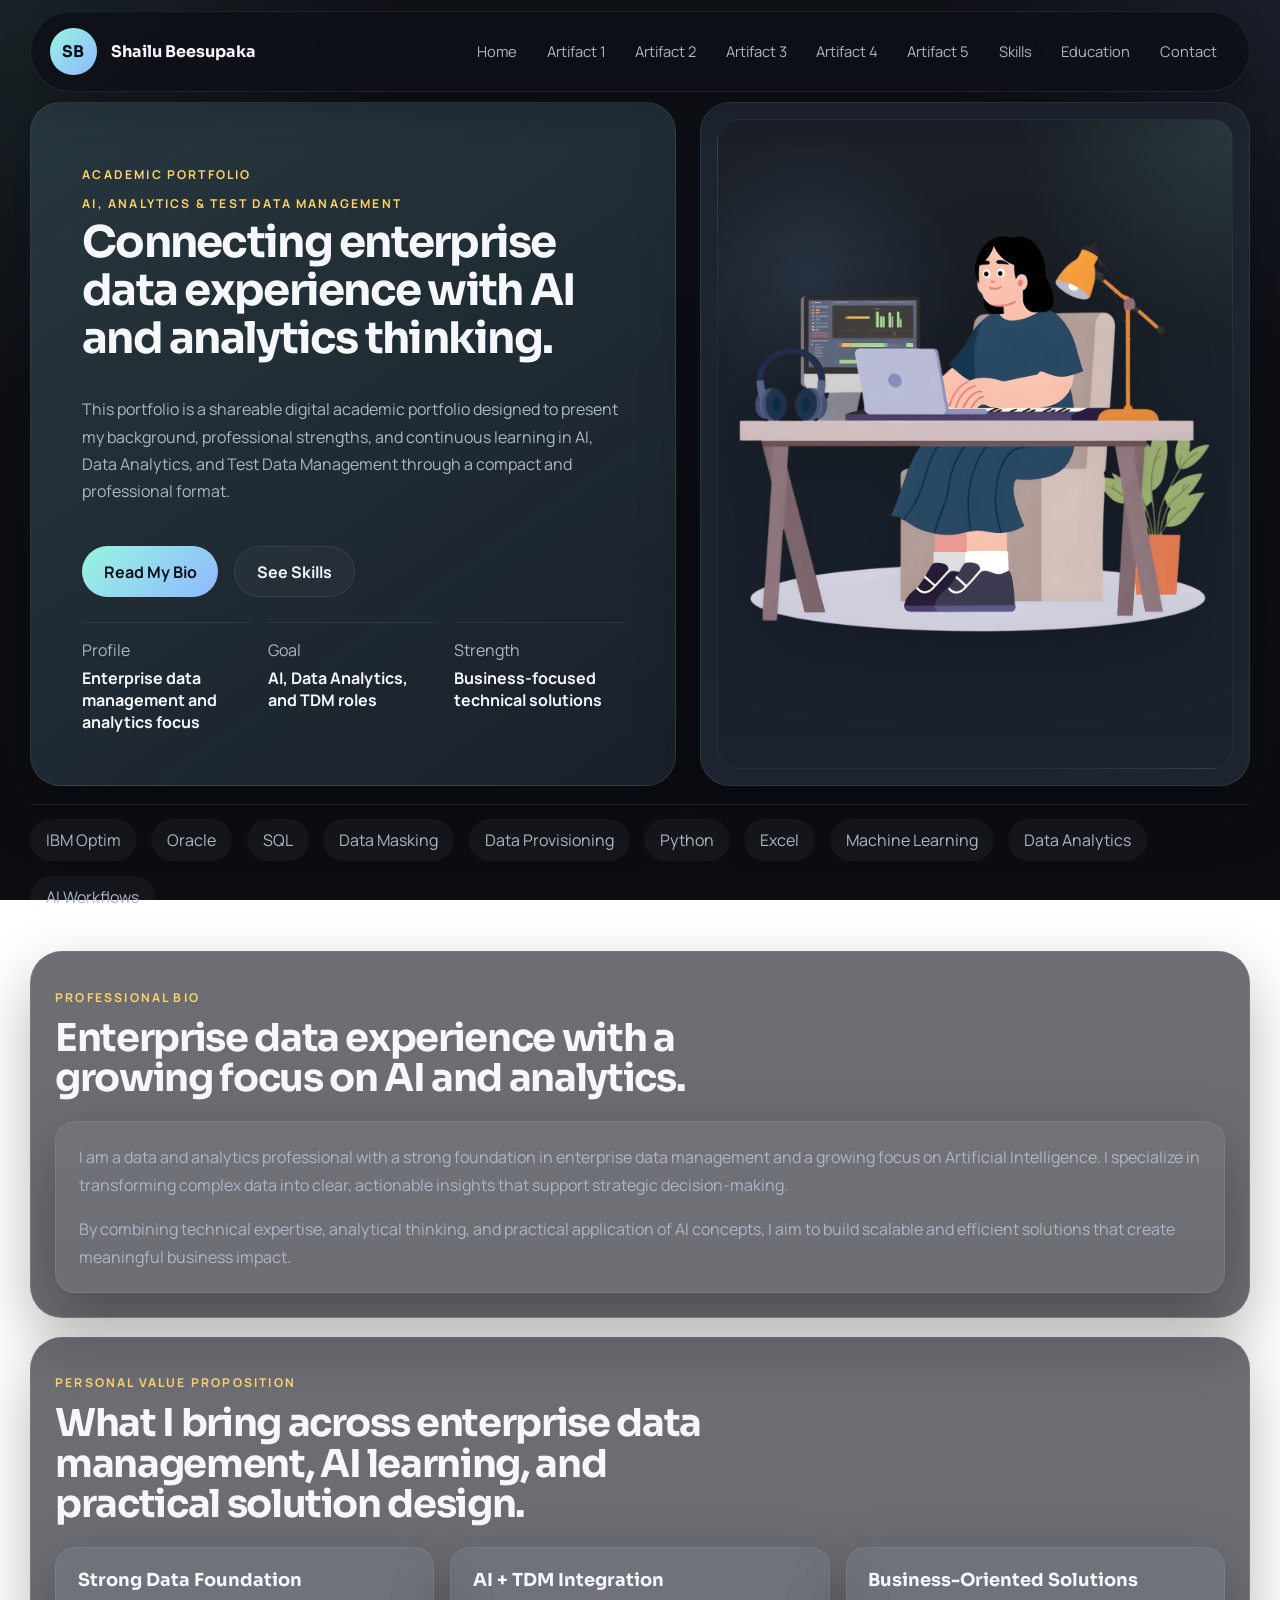
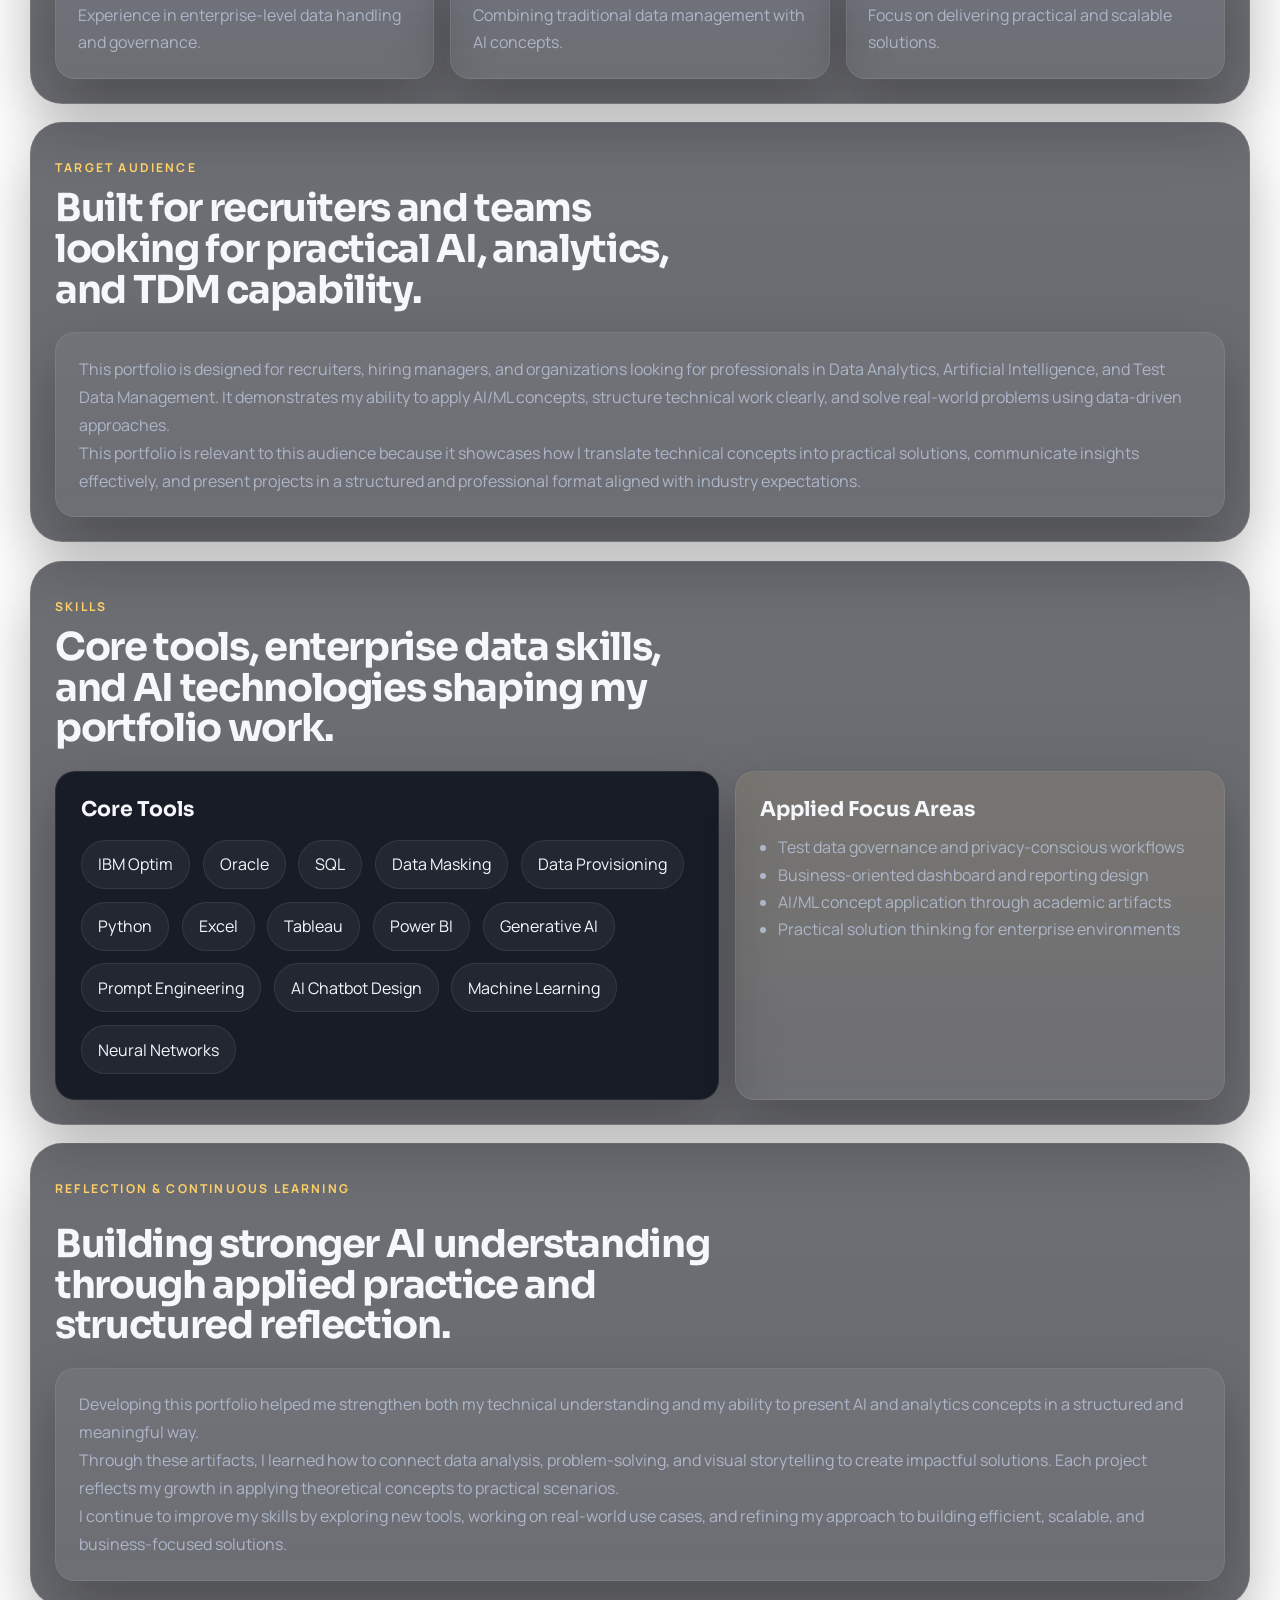
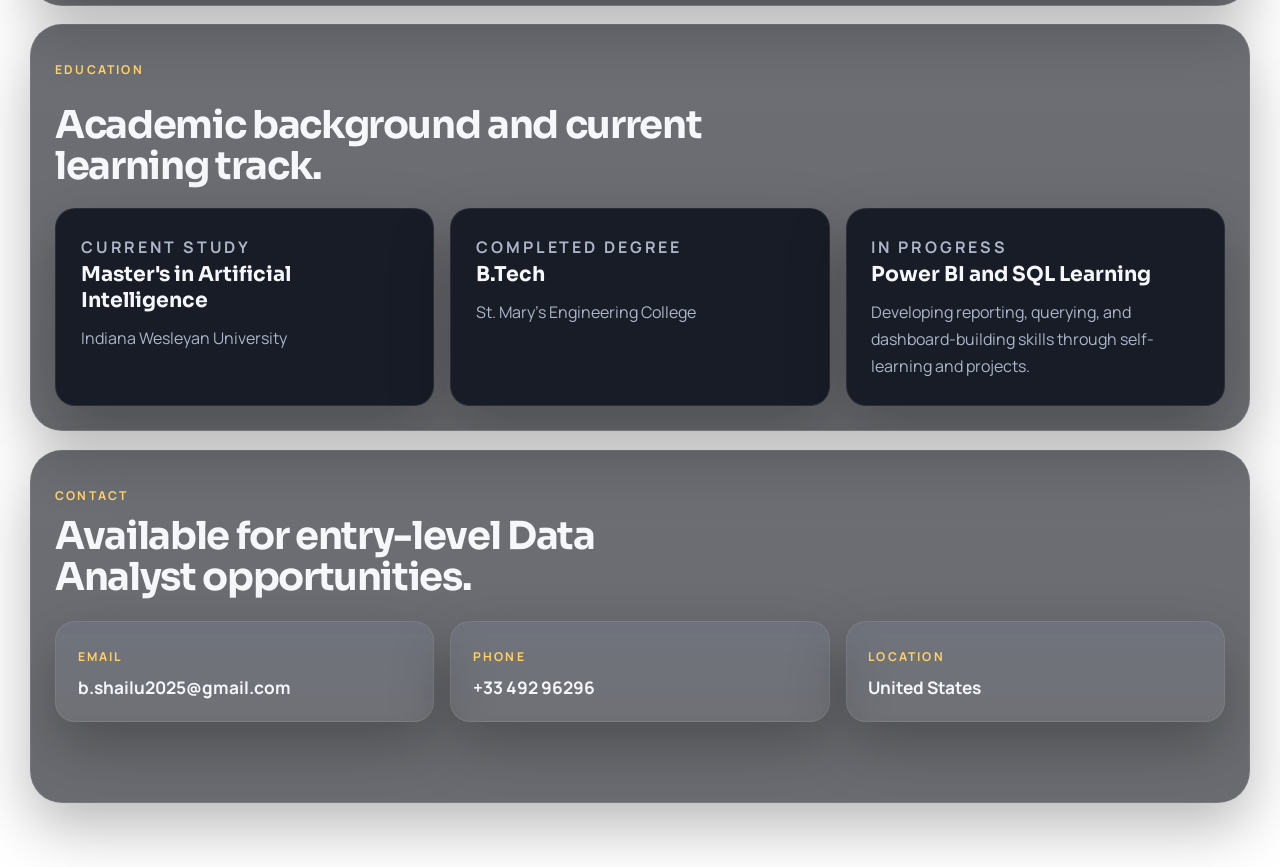
==== commit 81a03401: "Add files via upload" ====
--- a/index.html
+++ b/index.html
@@ -39,6 +39,7 @@
       <a href="artifact2.html">Artifact 2</a>
       <a href="artifact3.html">Artifact 3</a>
       <a href="artifact4.html">Artifact 4</a>
+      <a href="artifact5.html">Artifact 5</a>
       <a href="#skills">Skills</a>
       <a href="#education">Education</a>
       <a href="#contact">Contact</a>
--- a/styles.css
+++ b/styles.css
@@ -90,6 +90,7 @@
   display: inline-flex;
   align-items: center;
   gap: 0.9rem;
+  flex-shrink: 0;
 }
 
 .identity-mark {
@@ -126,8 +127,15 @@
   display: flex;
   align-items: center;
   gap: 0.2rem;
-  flex-wrap: wrap;
+  flex-wrap: nowrap;
   justify-content: flex-end;
+  min-width: 0;
+  overflow-x: auto;
+  scrollbar-width: none;
+}
+
+.site-nav::-webkit-scrollbar {
+  display: none;
 }
 
 .site-nav a {
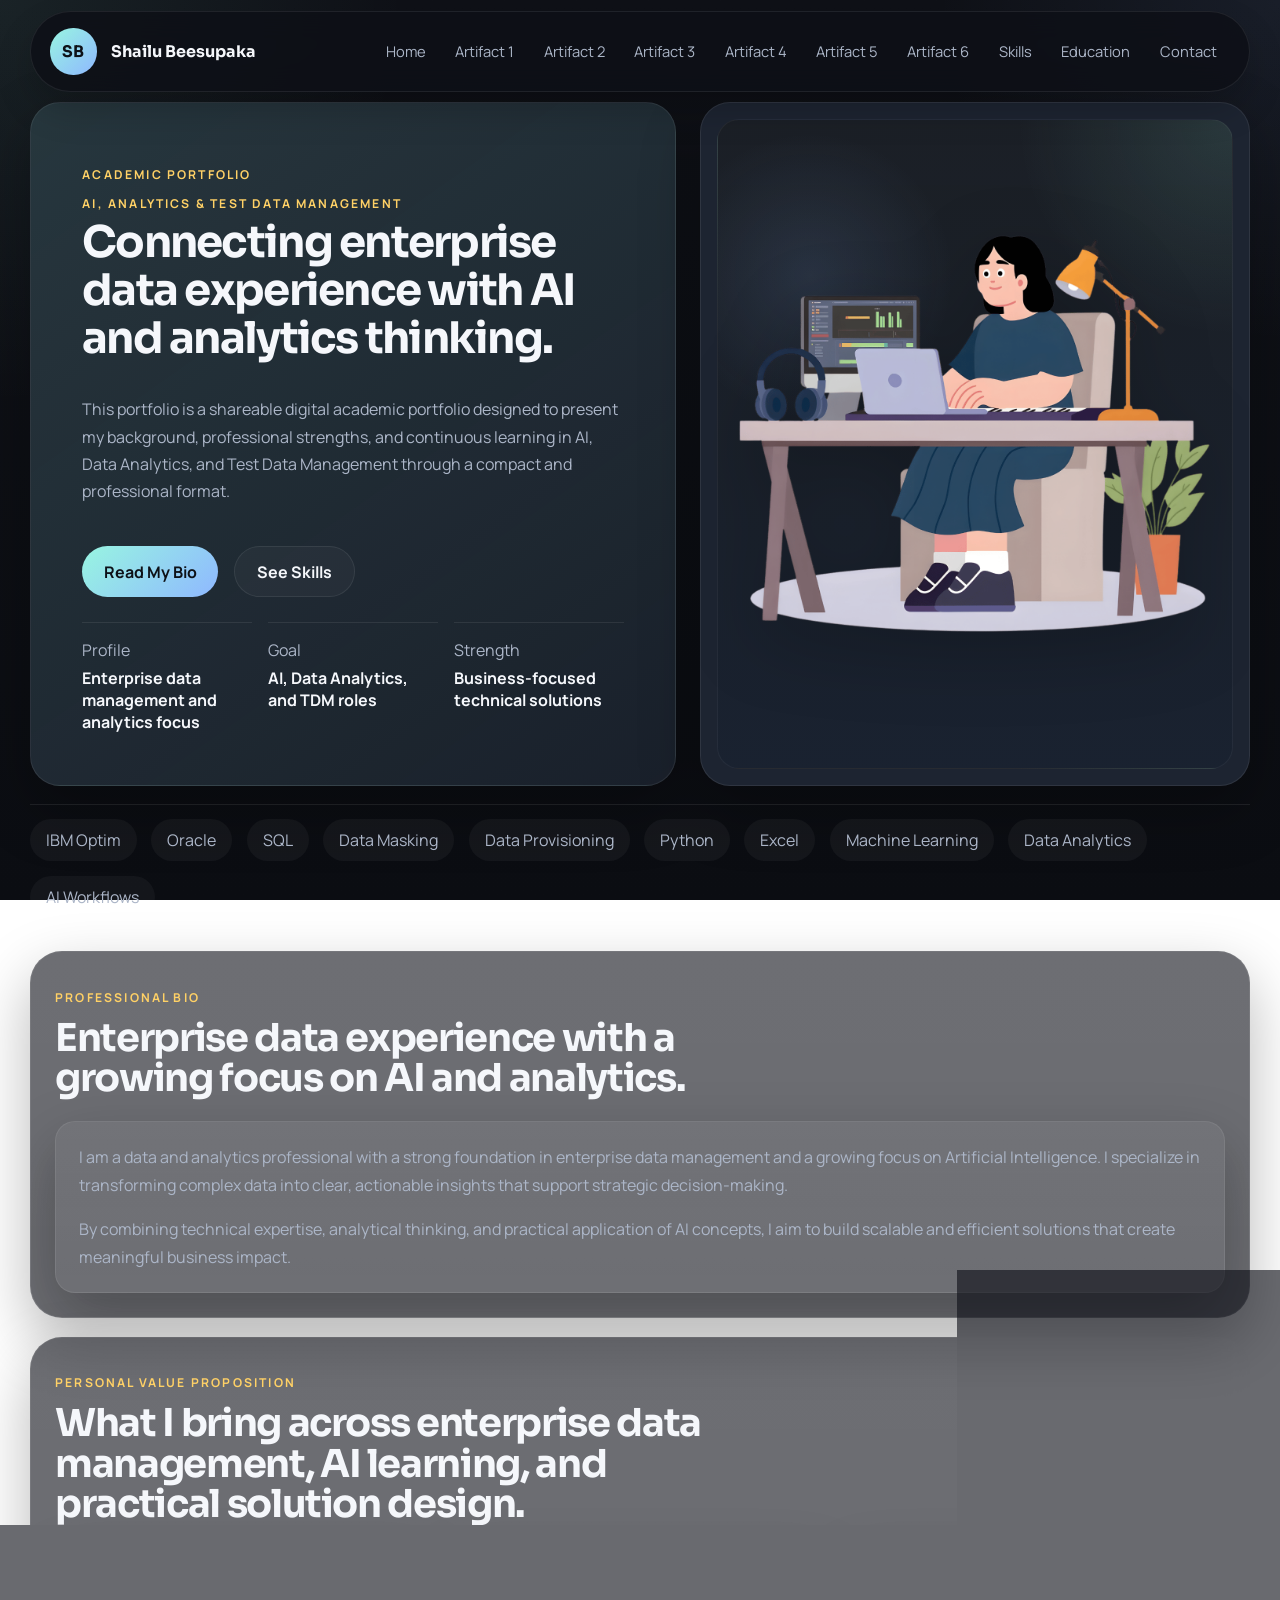
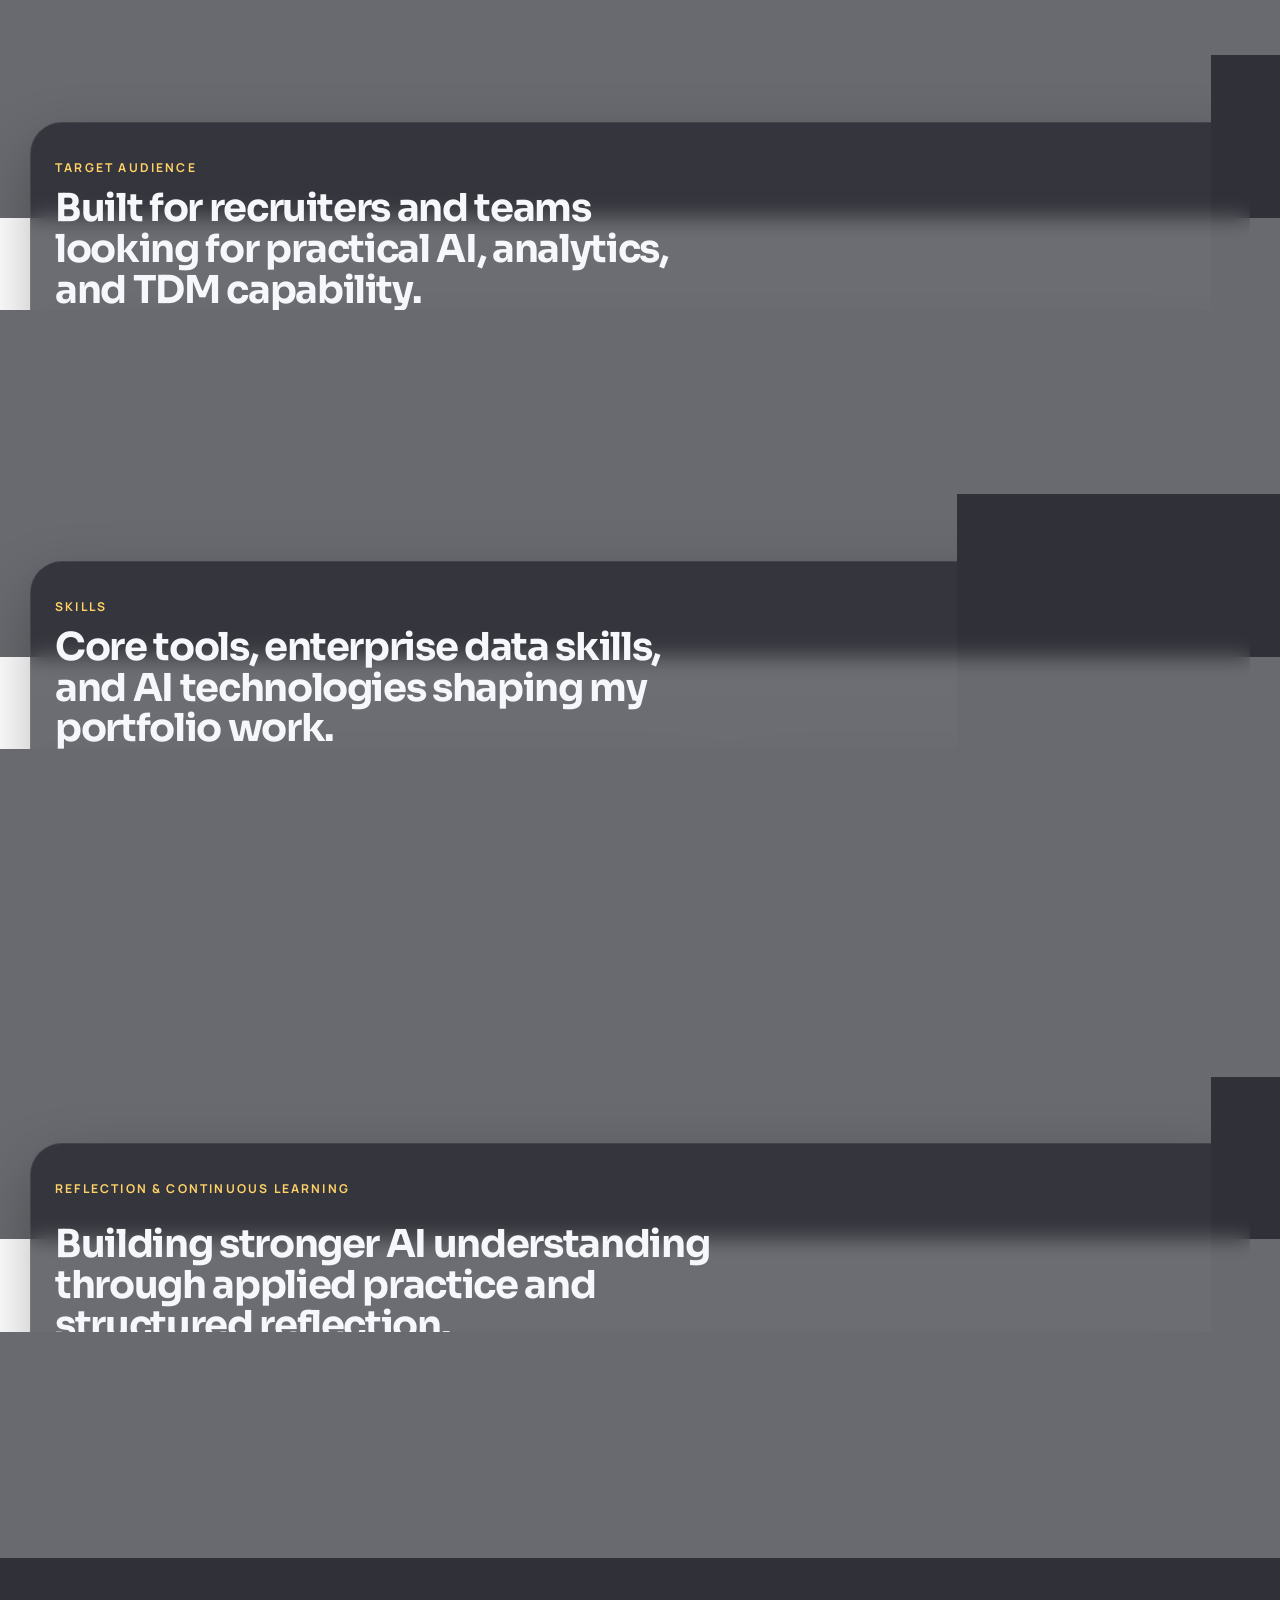
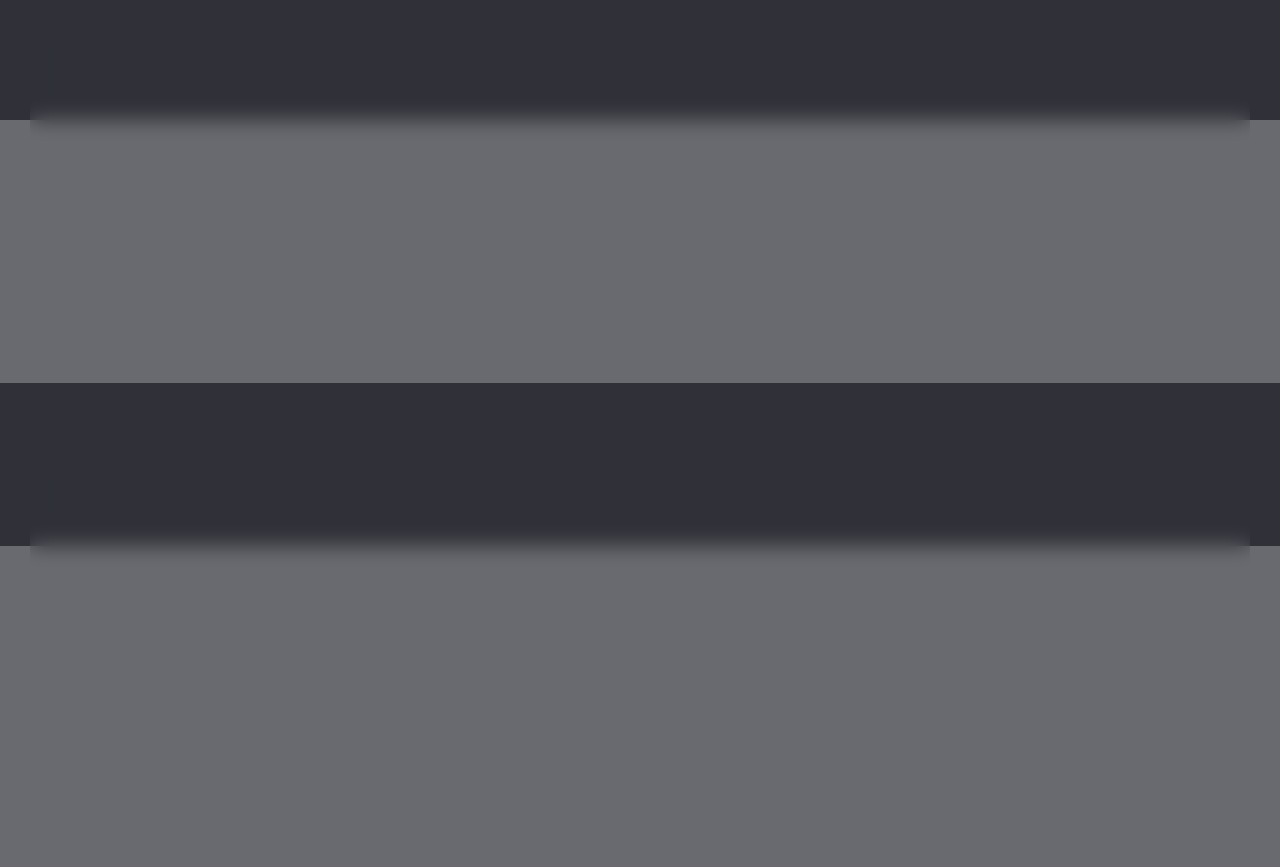
==== commit 4393ae3b: "Add files via upload" ====
--- a/index.html
+++ b/index.html
@@ -40,6 +40,7 @@
       <a href="artifact3.html">Artifact 3</a>
       <a href="artifact4.html">Artifact 4</a>
       <a href="artifact5.html">Artifact 5</a>
+      <a href="artifact6.html">Artifact 6</a>
       <a href="#skills">Skills</a>
       <a href="#education">Education</a>
       <a href="#contact">Contact</a>
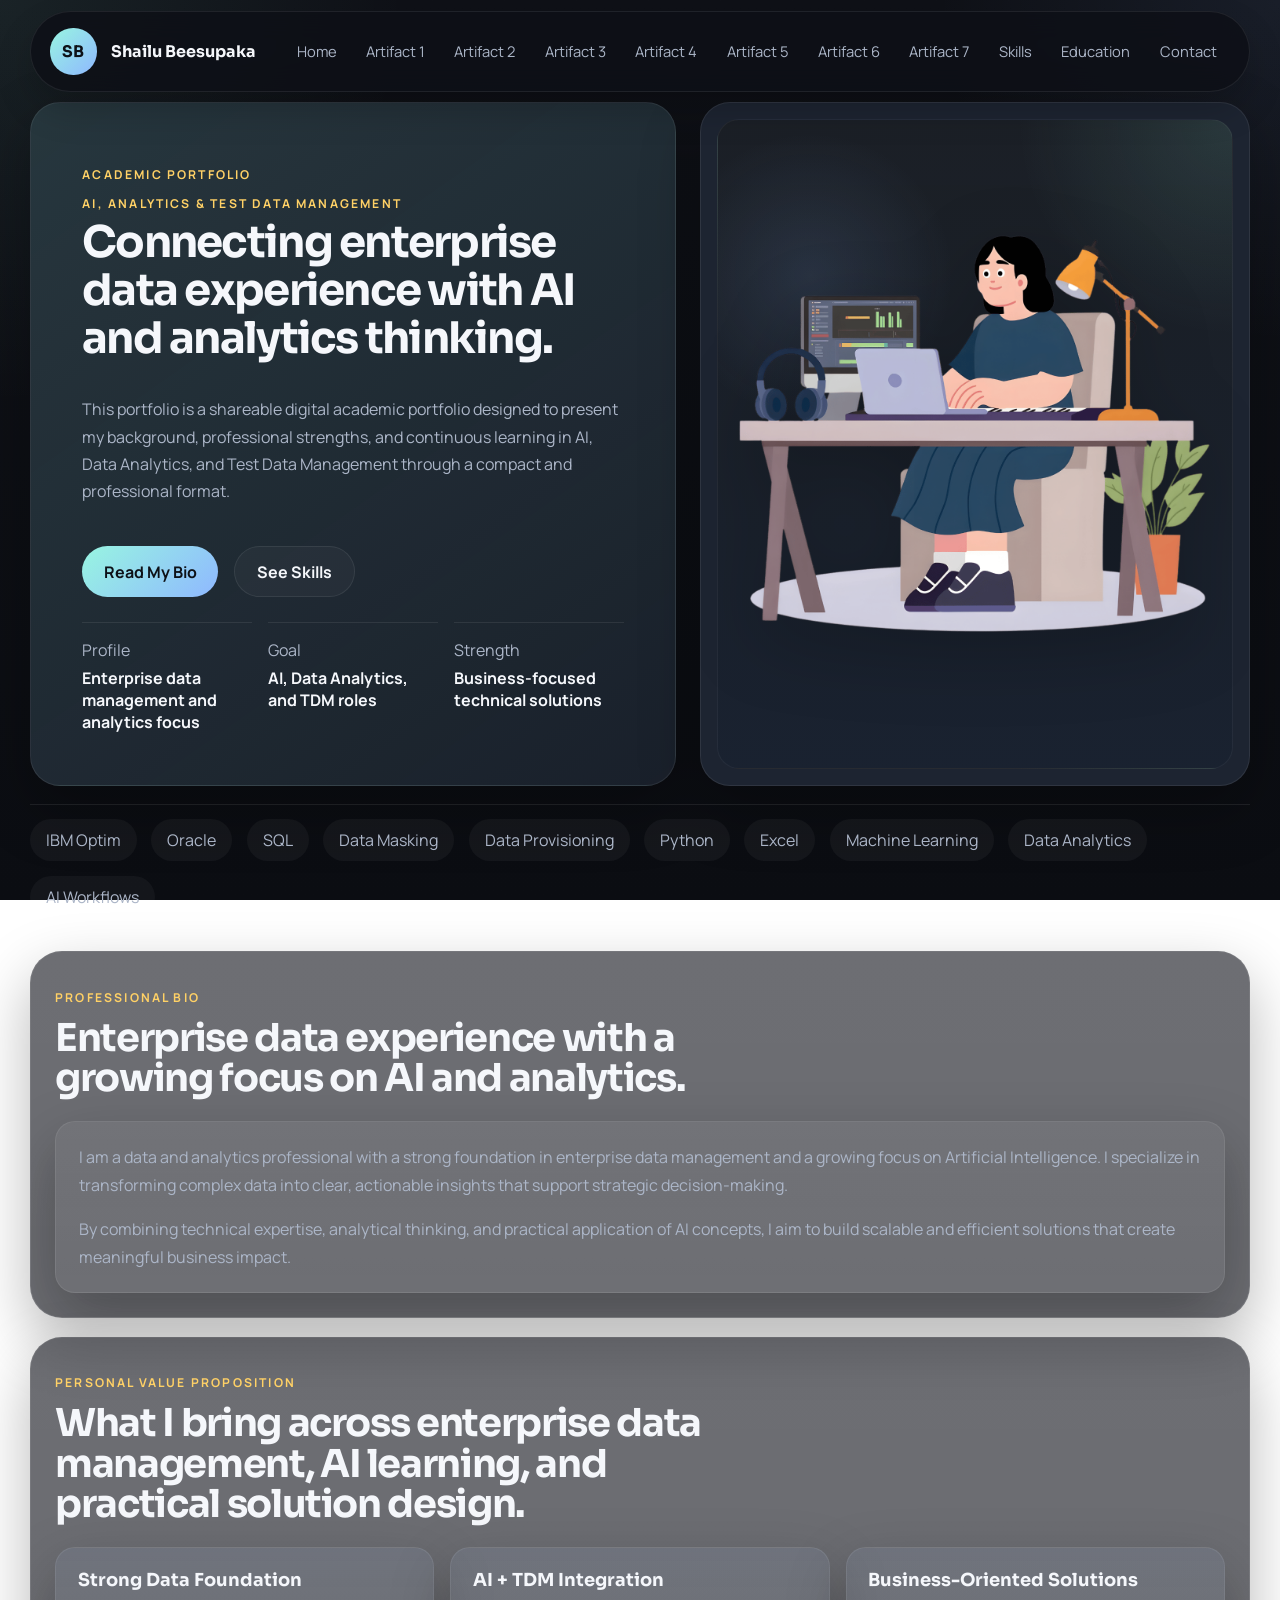
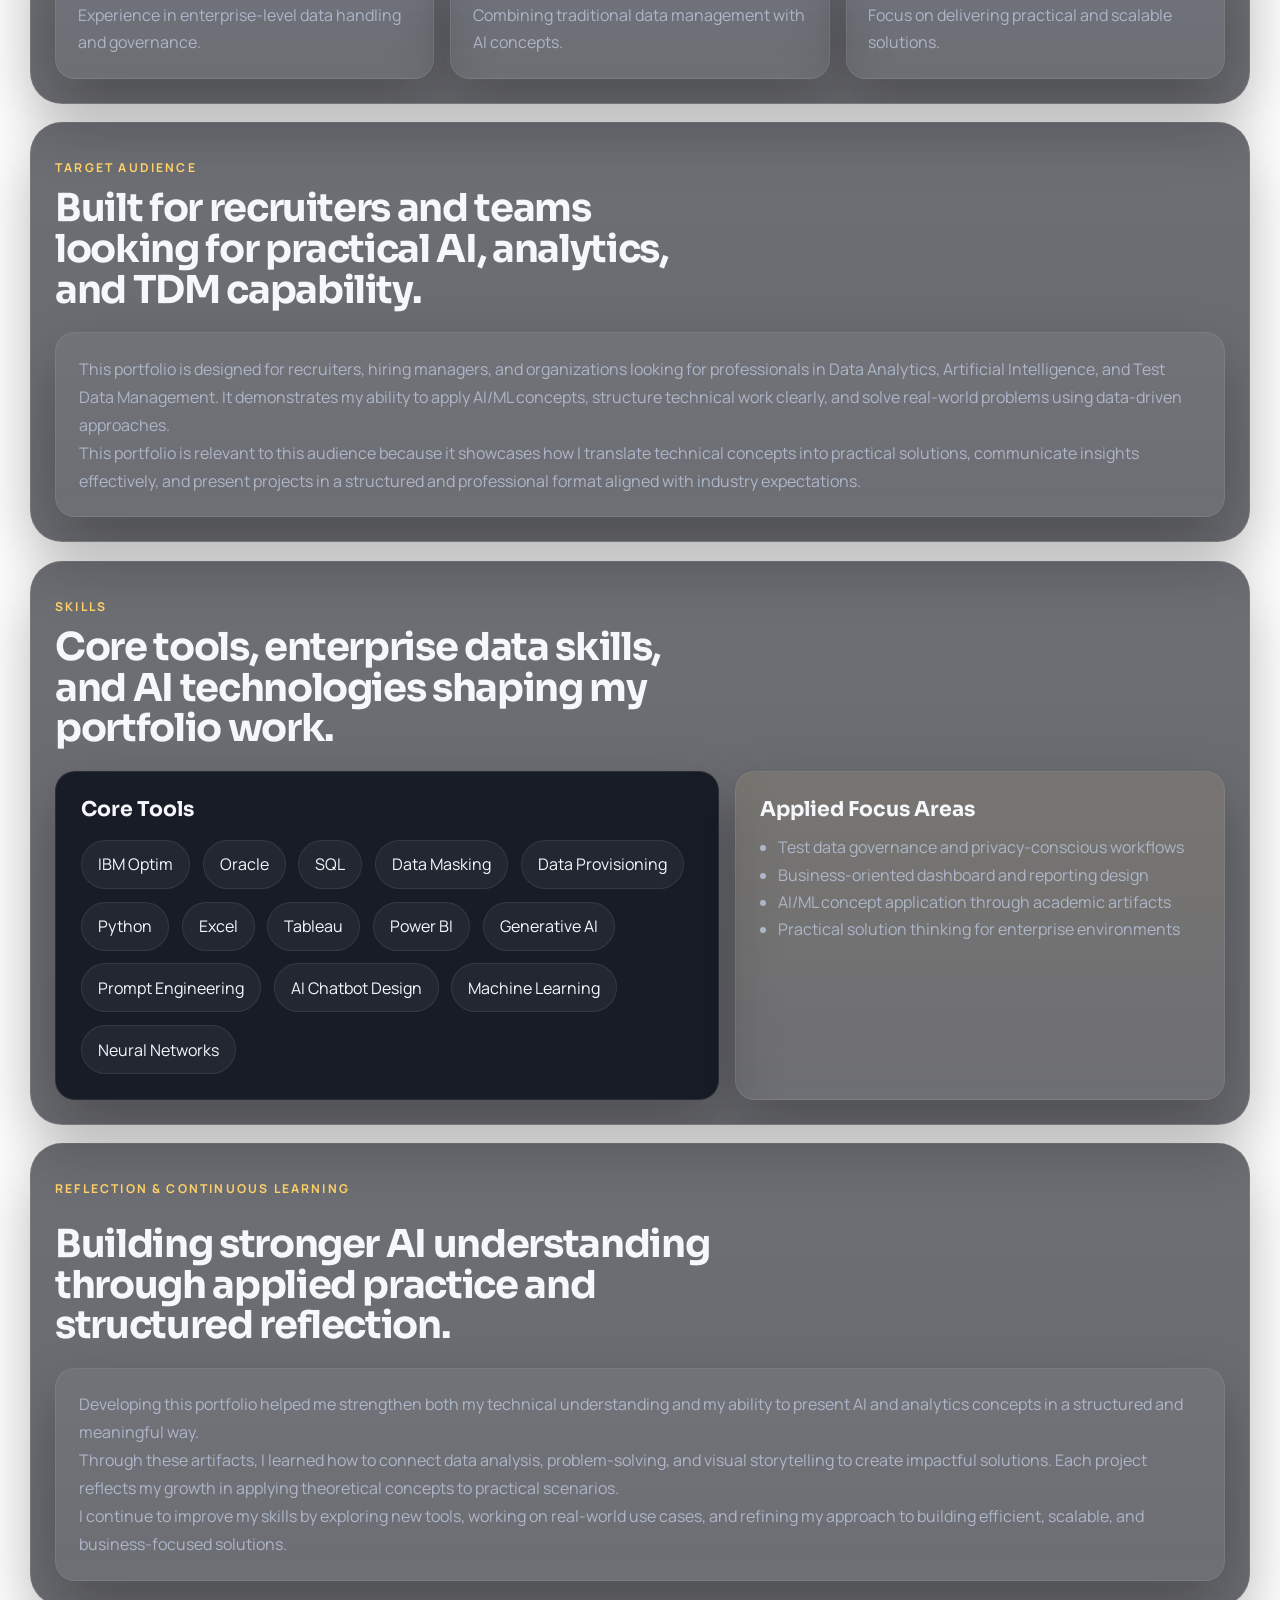
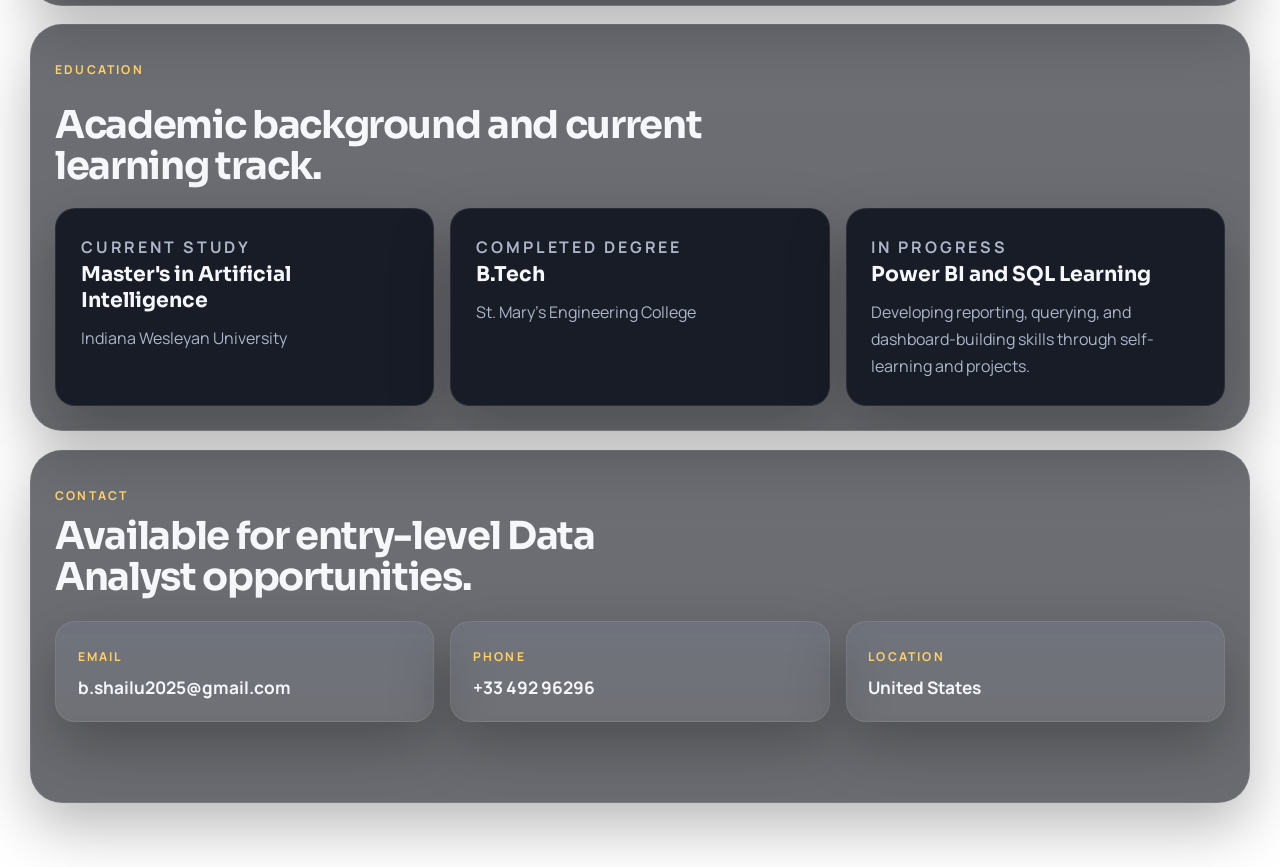
==== commit bf279bd3: "Add files via upload" ====
--- a/index.html
+++ b/index.html
@@ -41,6 +41,7 @@
       <a href="artifact4.html">Artifact 4</a>
       <a href="artifact5.html">Artifact 5</a>
       <a href="artifact6.html">Artifact 6</a>
+      <a href="artifact7.html">Artifact 7</a>
       <a href="#skills">Skills</a>
       <a href="#education">Education</a>
       <a href="#contact">Contact</a>
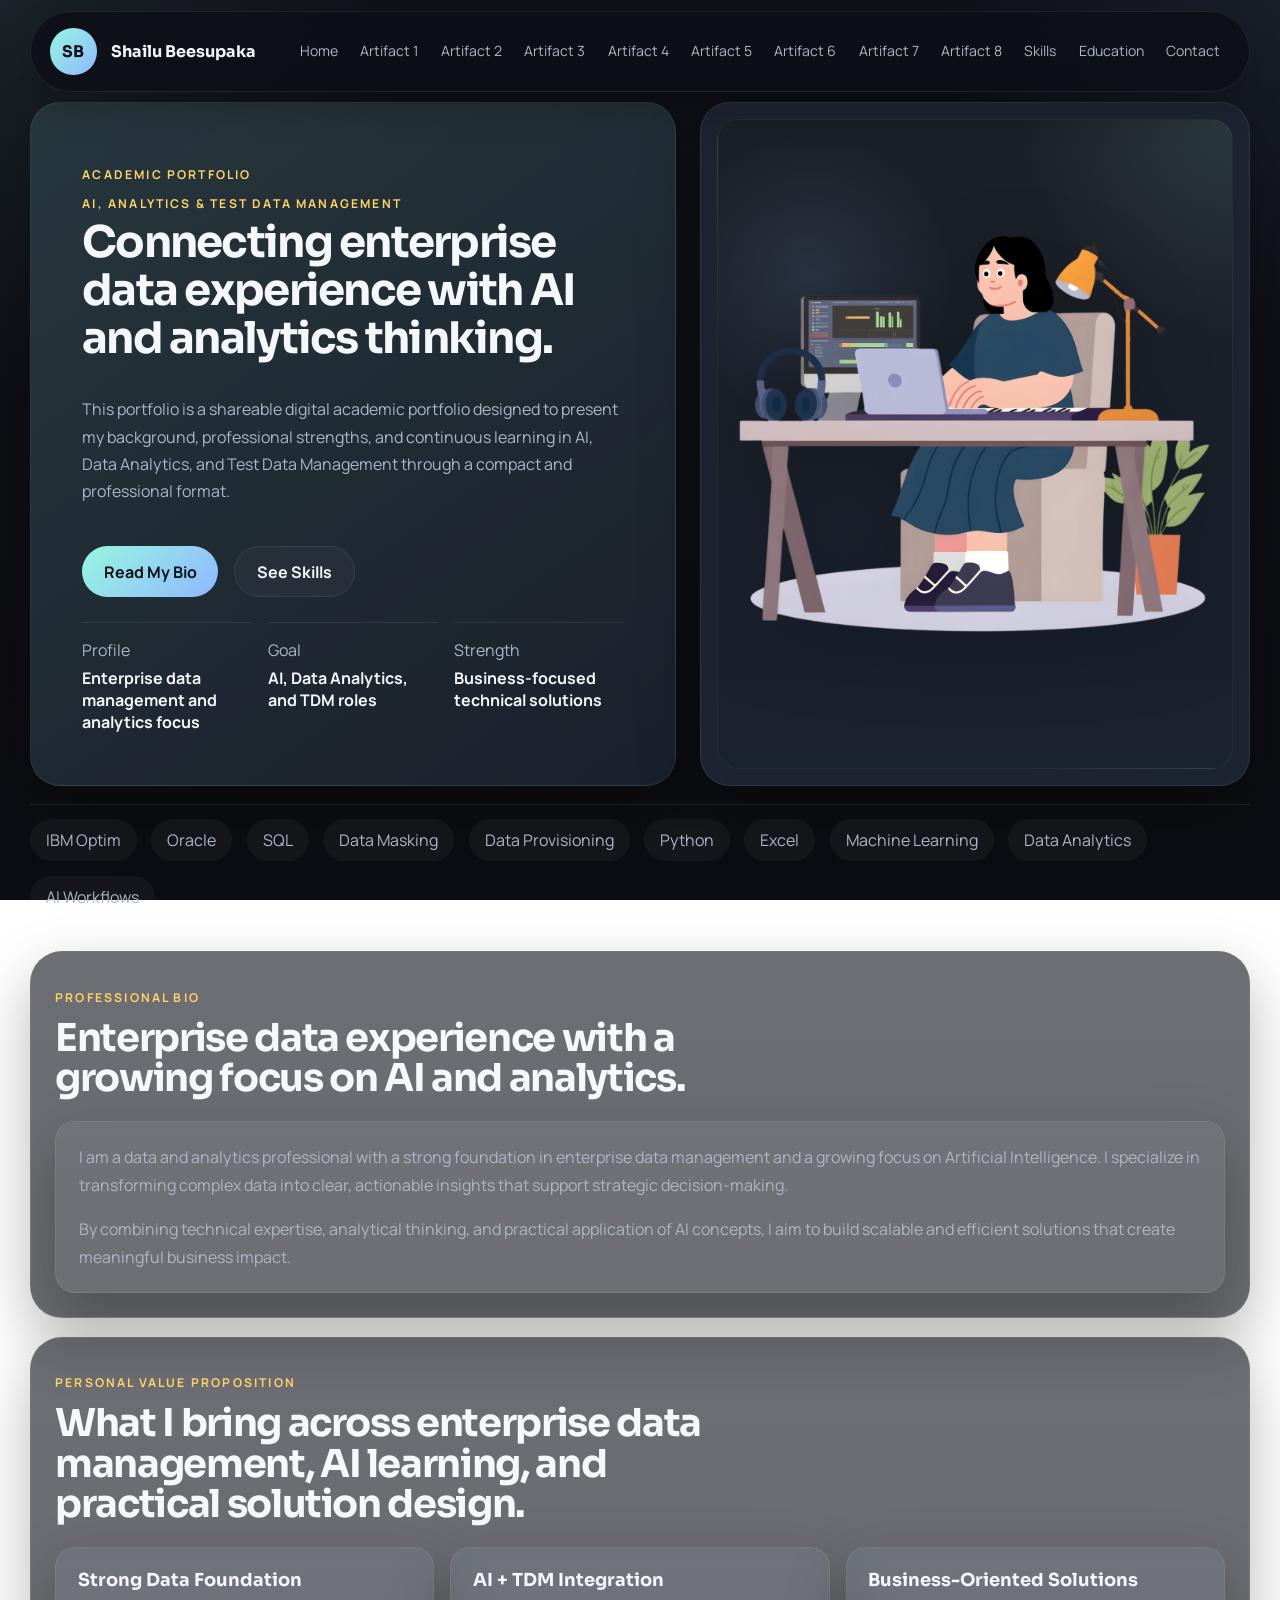
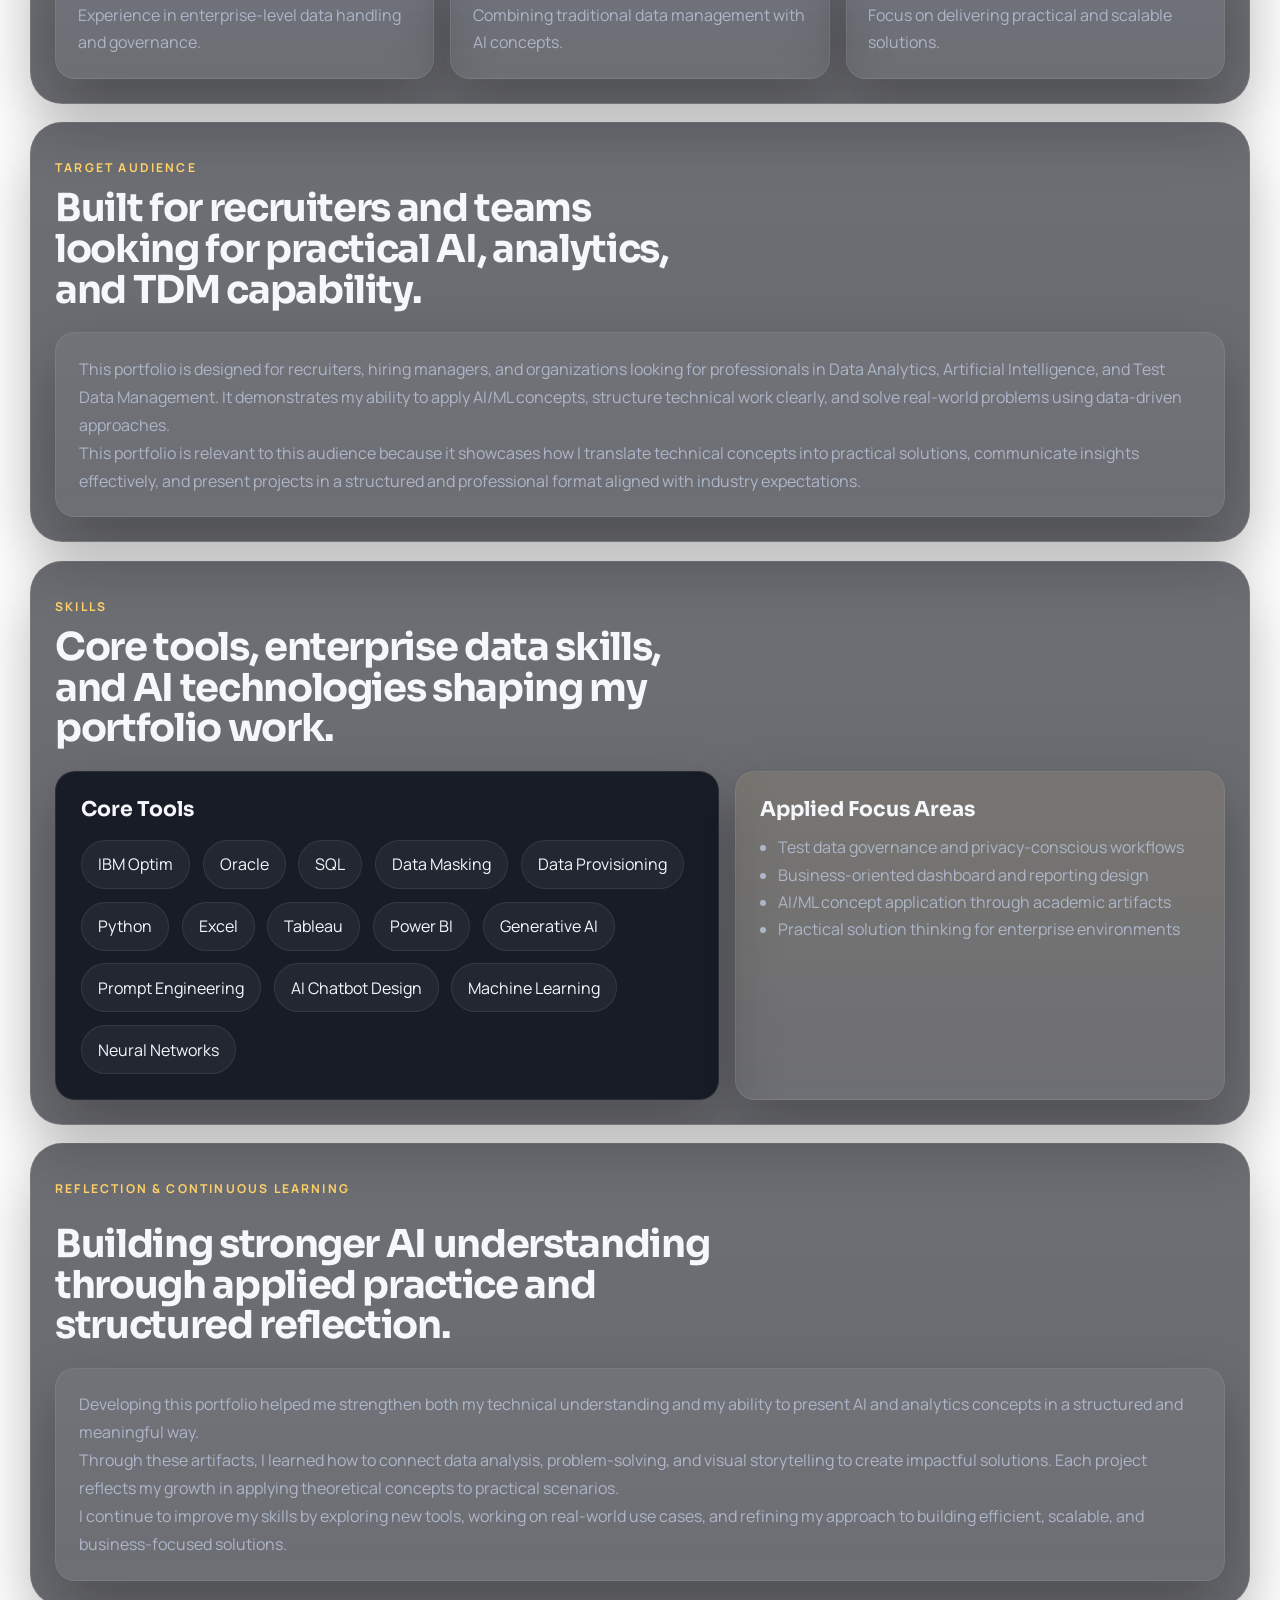
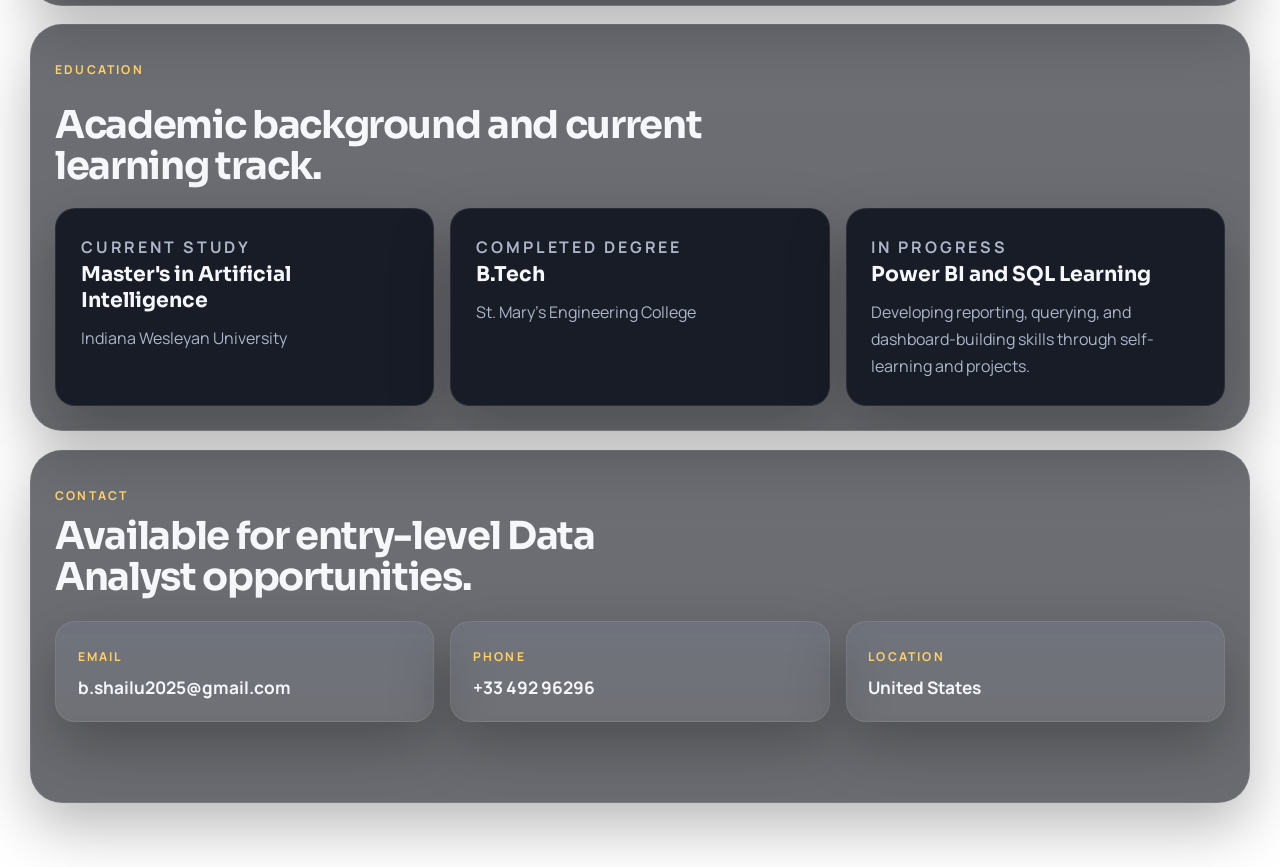
==== commit 4806624e: "Add files via upload" ====
--- a/index.html
+++ b/index.html
@@ -42,6 +42,7 @@
       <a href="artifact5.html">Artifact 5</a>
       <a href="artifact6.html">Artifact 6</a>
       <a href="artifact7.html">Artifact 7</a>
+      <a href="artifact8.html">Artifact 8</a>
       <a href="#skills">Skills</a>
       <a href="#education">Education</a>
       <a href="#contact">Contact</a>
--- a/styles.css
+++ b/styles.css
@@ -139,11 +139,12 @@
 }
 
 .site-nav a {
-  padding: 0.62rem 0.82rem;
+  padding: 0.62rem 0.6rem;
   border-radius: 999px;
   color: var(--muted);
-  font-size: 0.92rem;
+  font-size: 0.88rem;
   line-height: 1;
+  white-space: nowrap;
 }
 
 .site-nav a:hover,
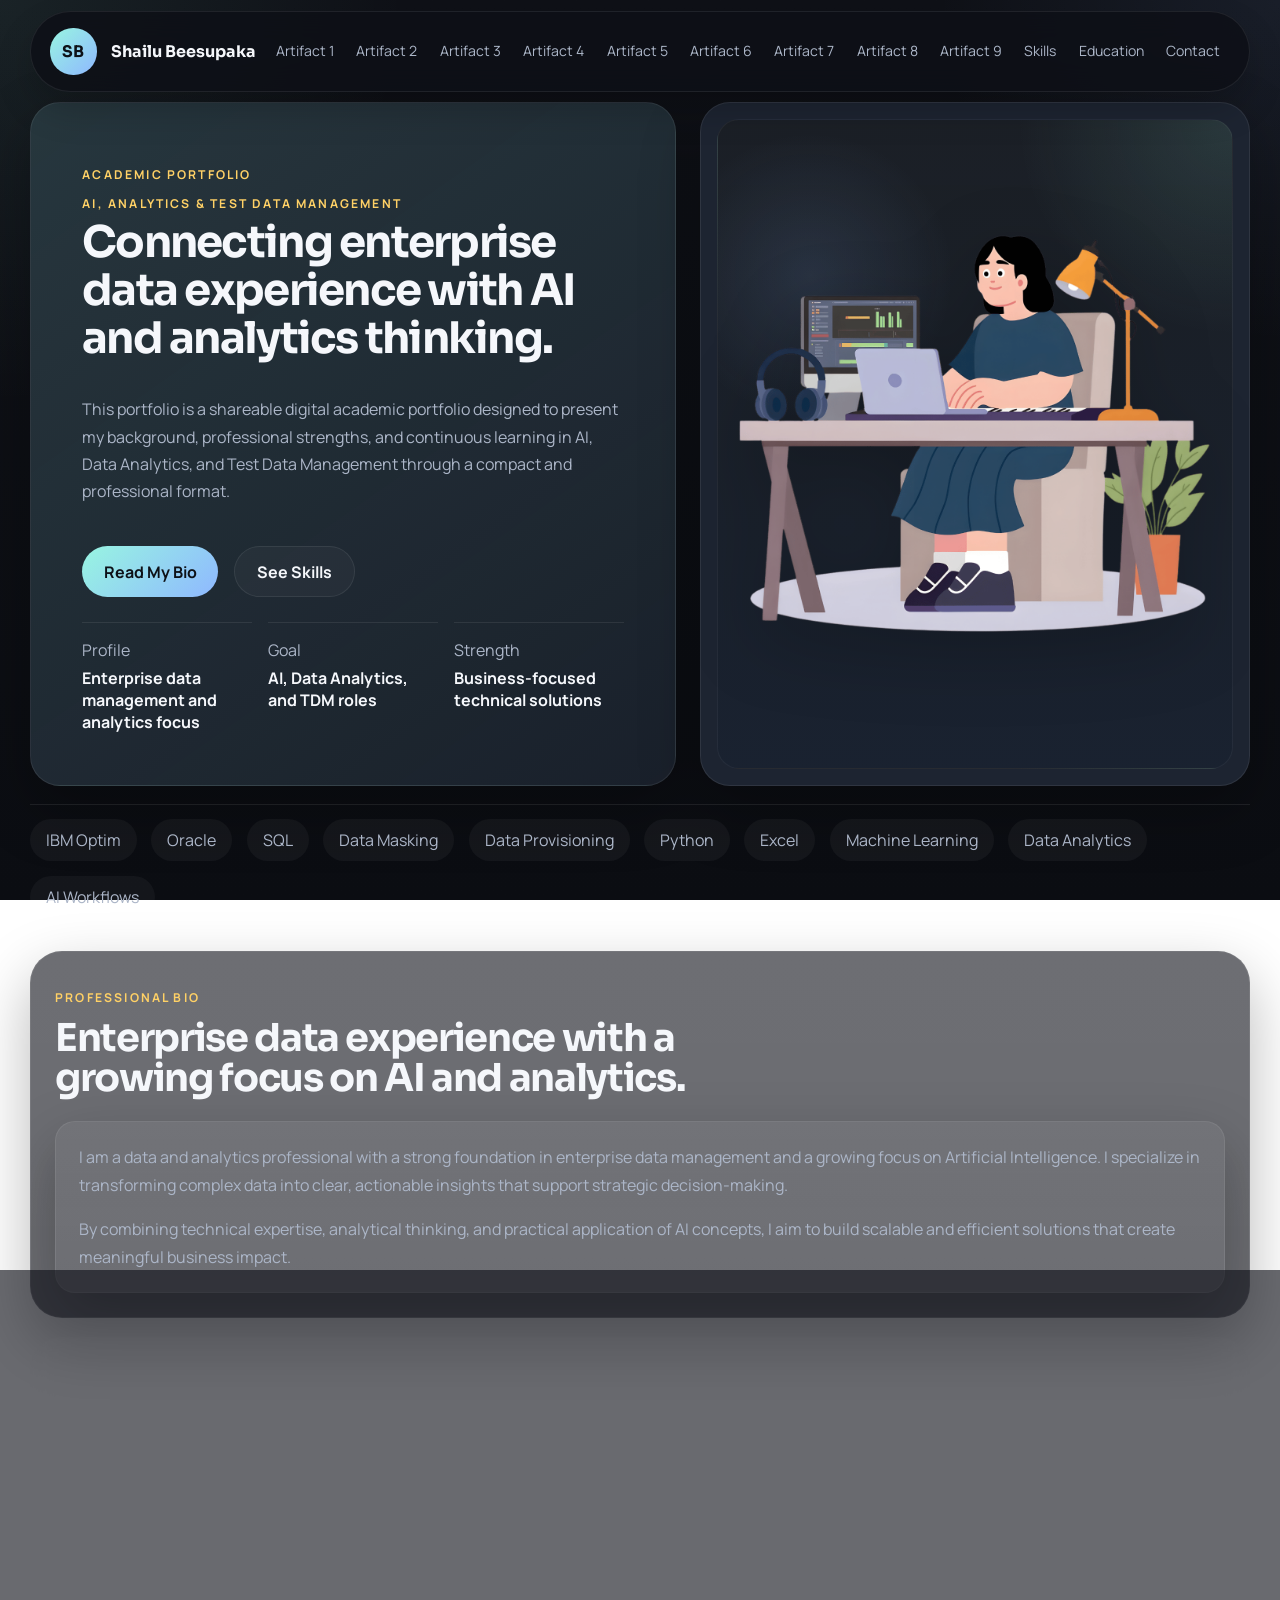
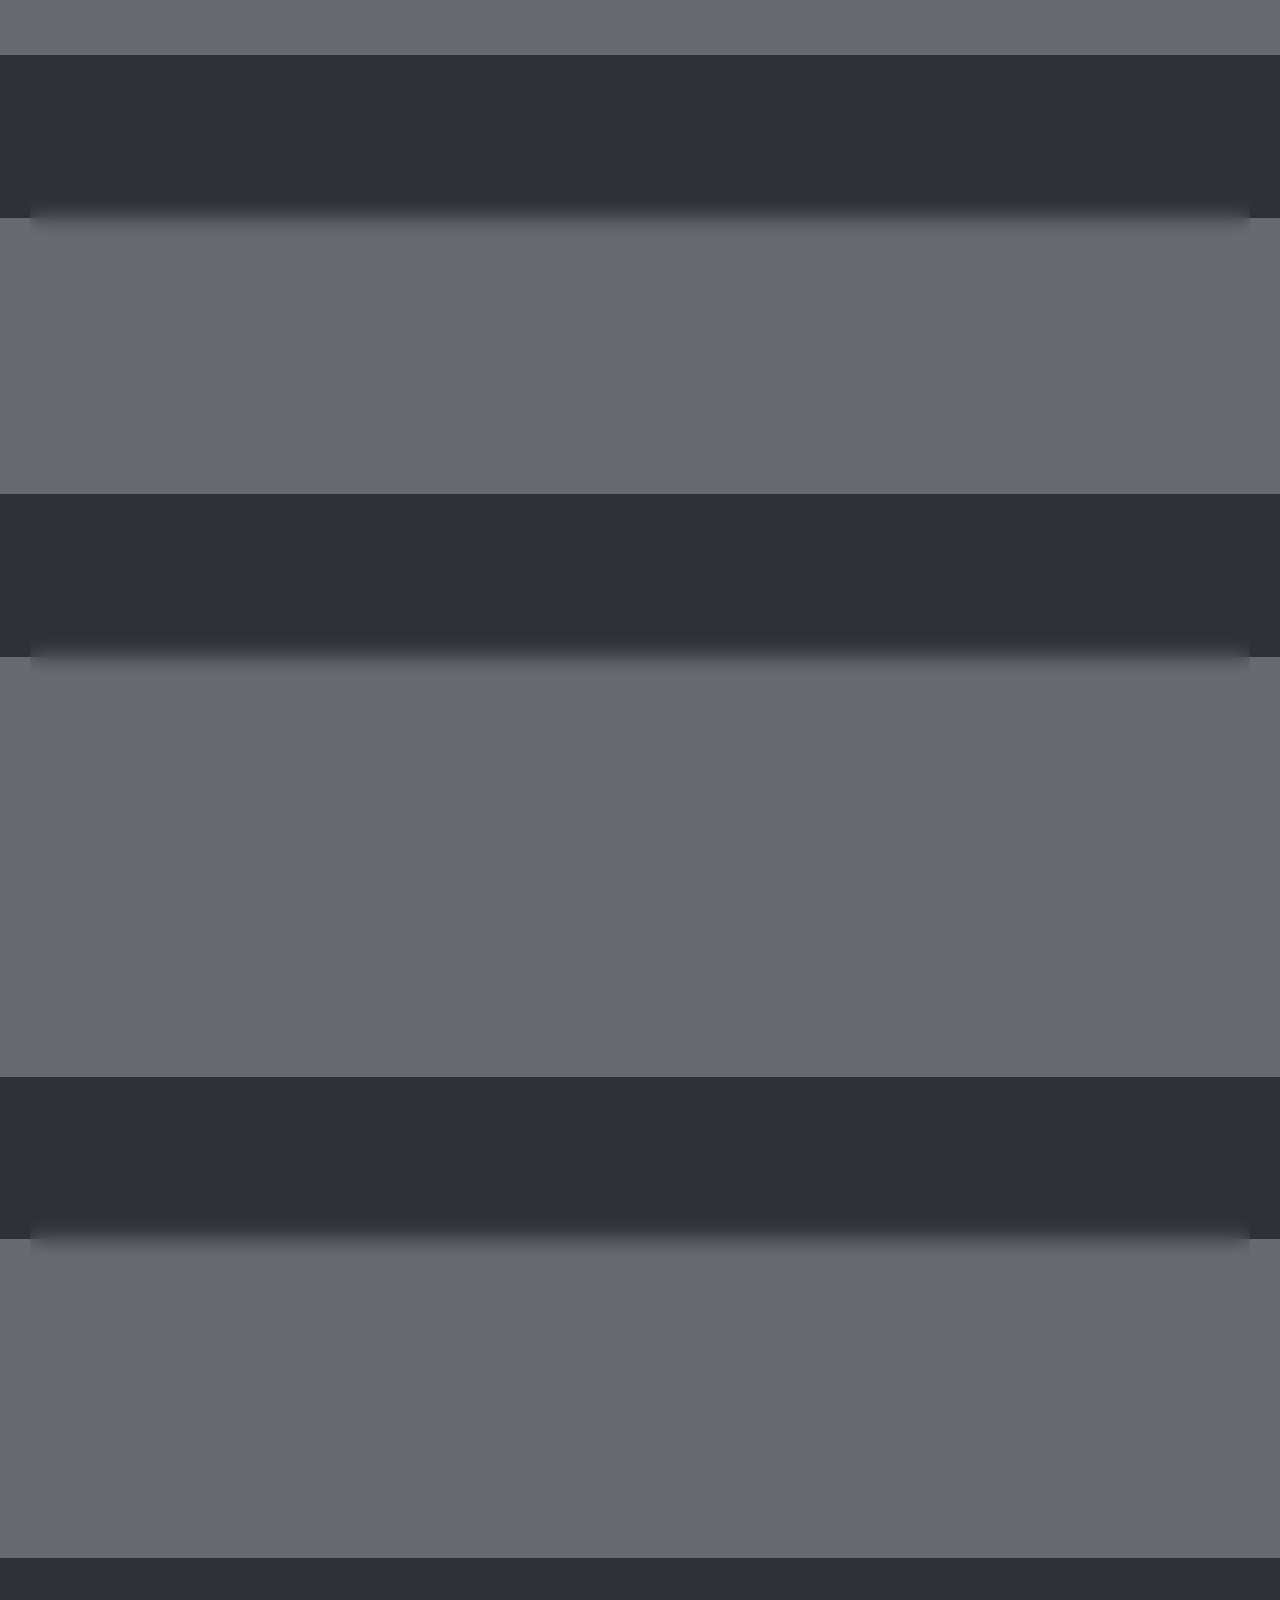
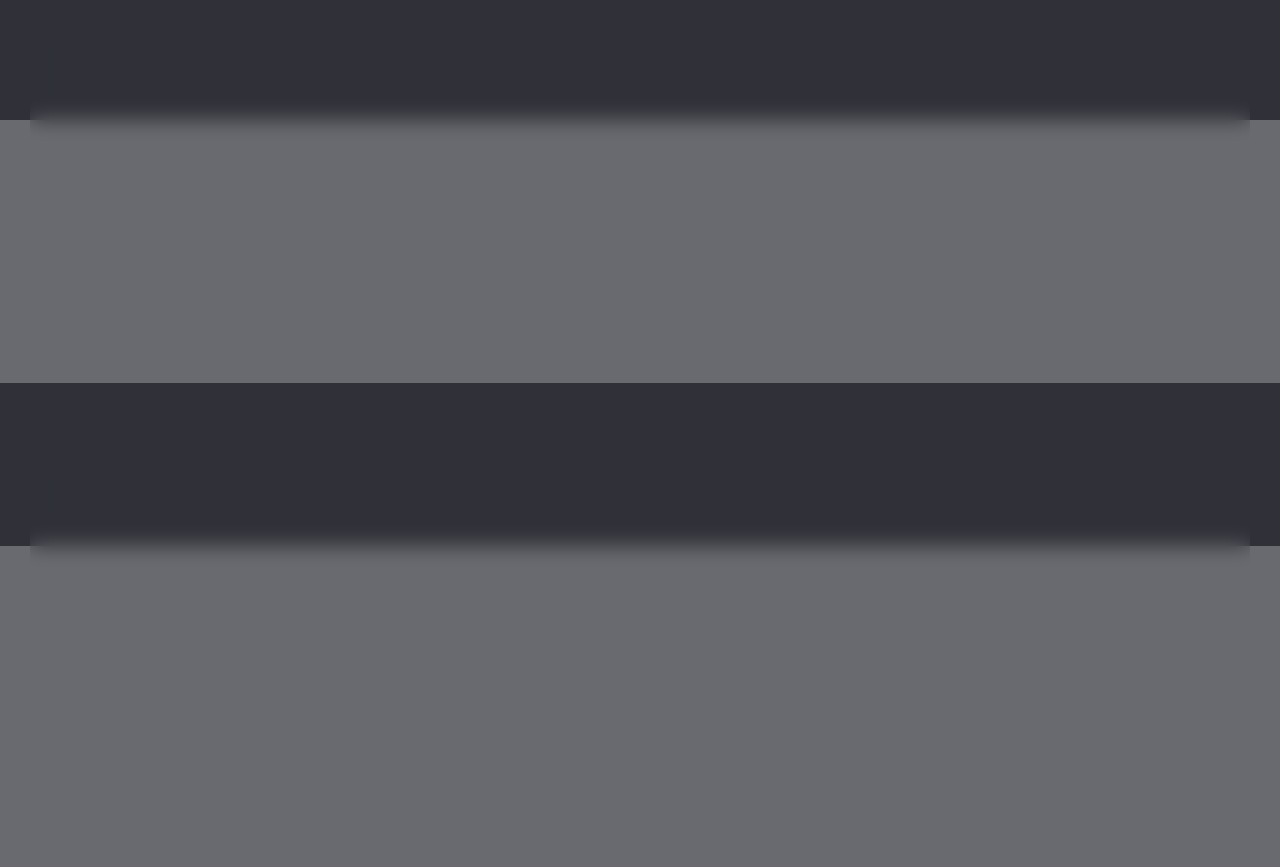
==== commit 2e1ee3b1: "Add files via upload" ====
--- a/index.html
+++ b/index.html
@@ -43,6 +43,7 @@
       <a href="artifact6.html">Artifact 6</a>
       <a href="artifact7.html">Artifact 7</a>
       <a href="artifact8.html">Artifact 8</a>
+      <a href="artifact9.html">Artifact 9</a>
       <a href="#skills">Skills</a>
       <a href="#education">Education</a>
       <a href="#contact">Contact</a>
--- a/styles.css
+++ b/styles.css
@@ -1116,3 +1116,7 @@
     padding: 0.7rem;
   }
 }
+
+/* Keep long reference URLs from widening pages on phones */
+.artifact-page-layout > * { min-width: 0; }
+.artifact-section-card p, .artifact-section-card li { overflow-wrap: anywhere; }
